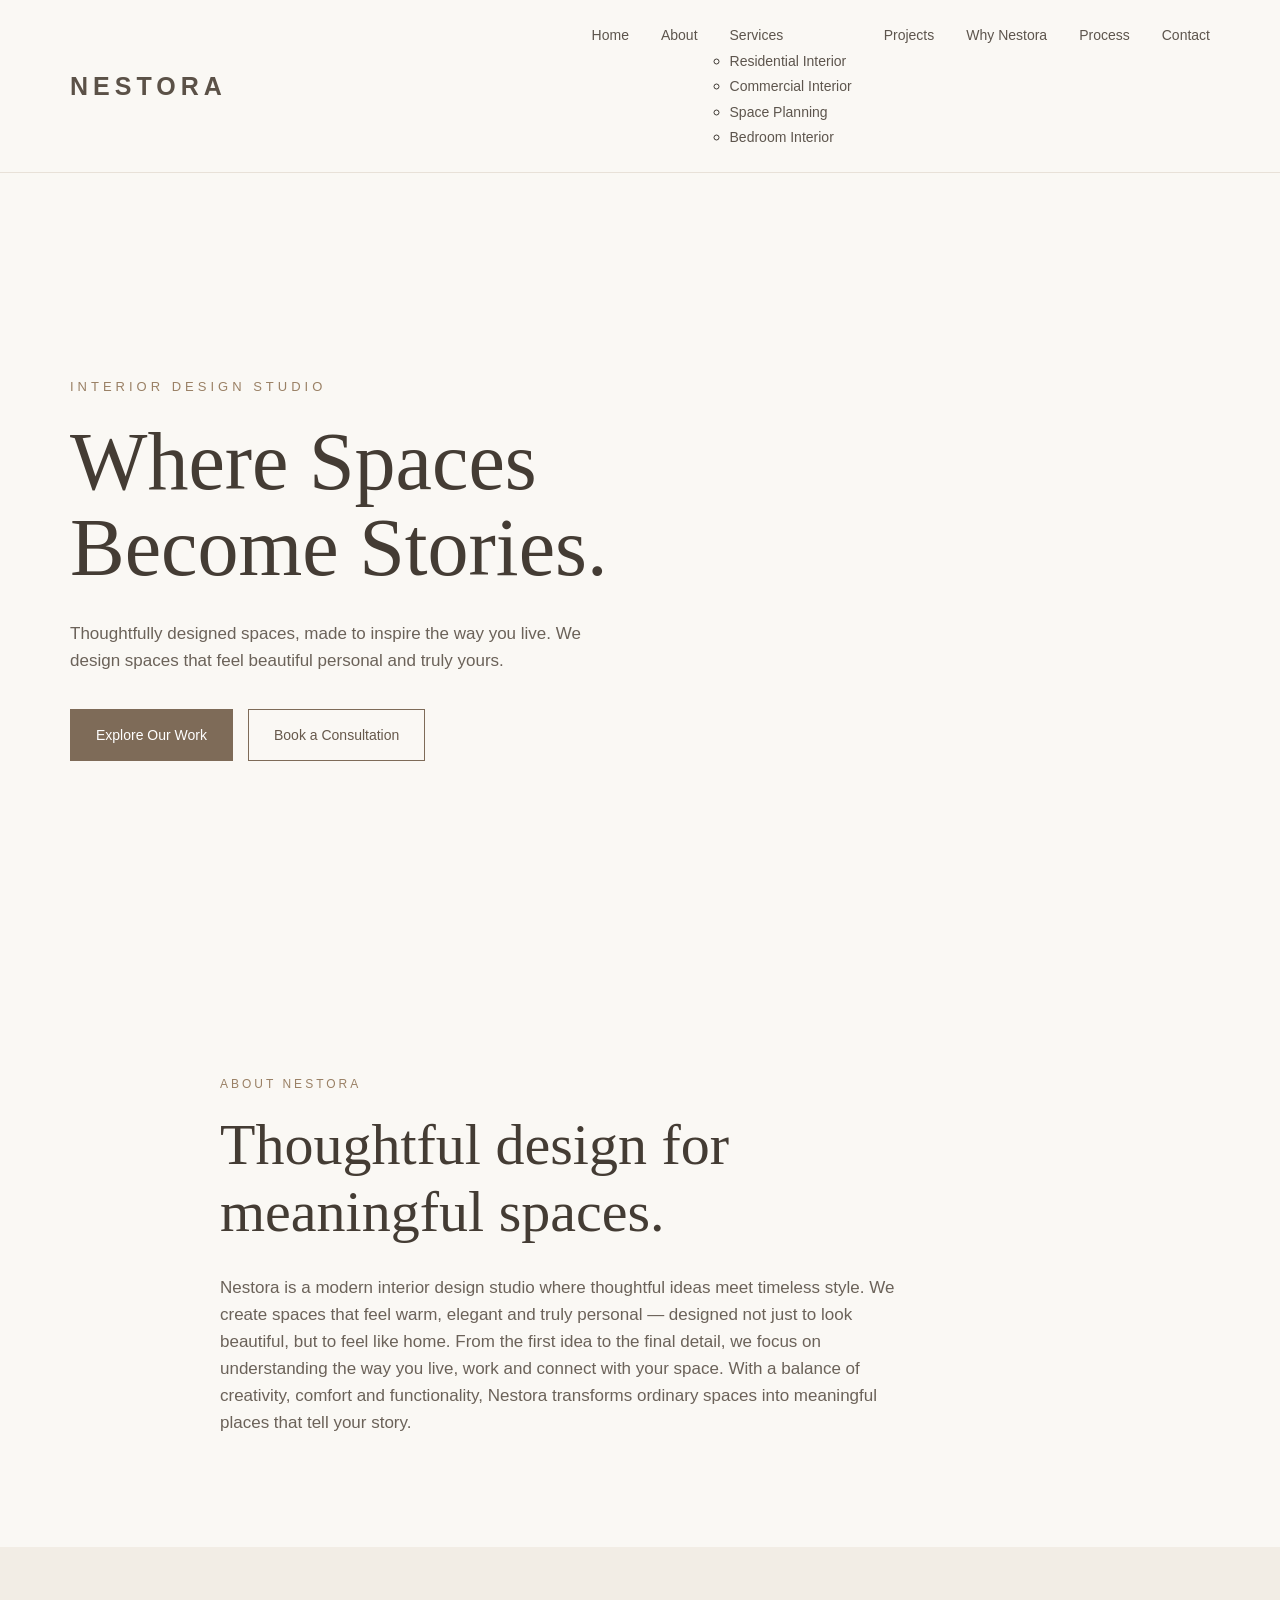
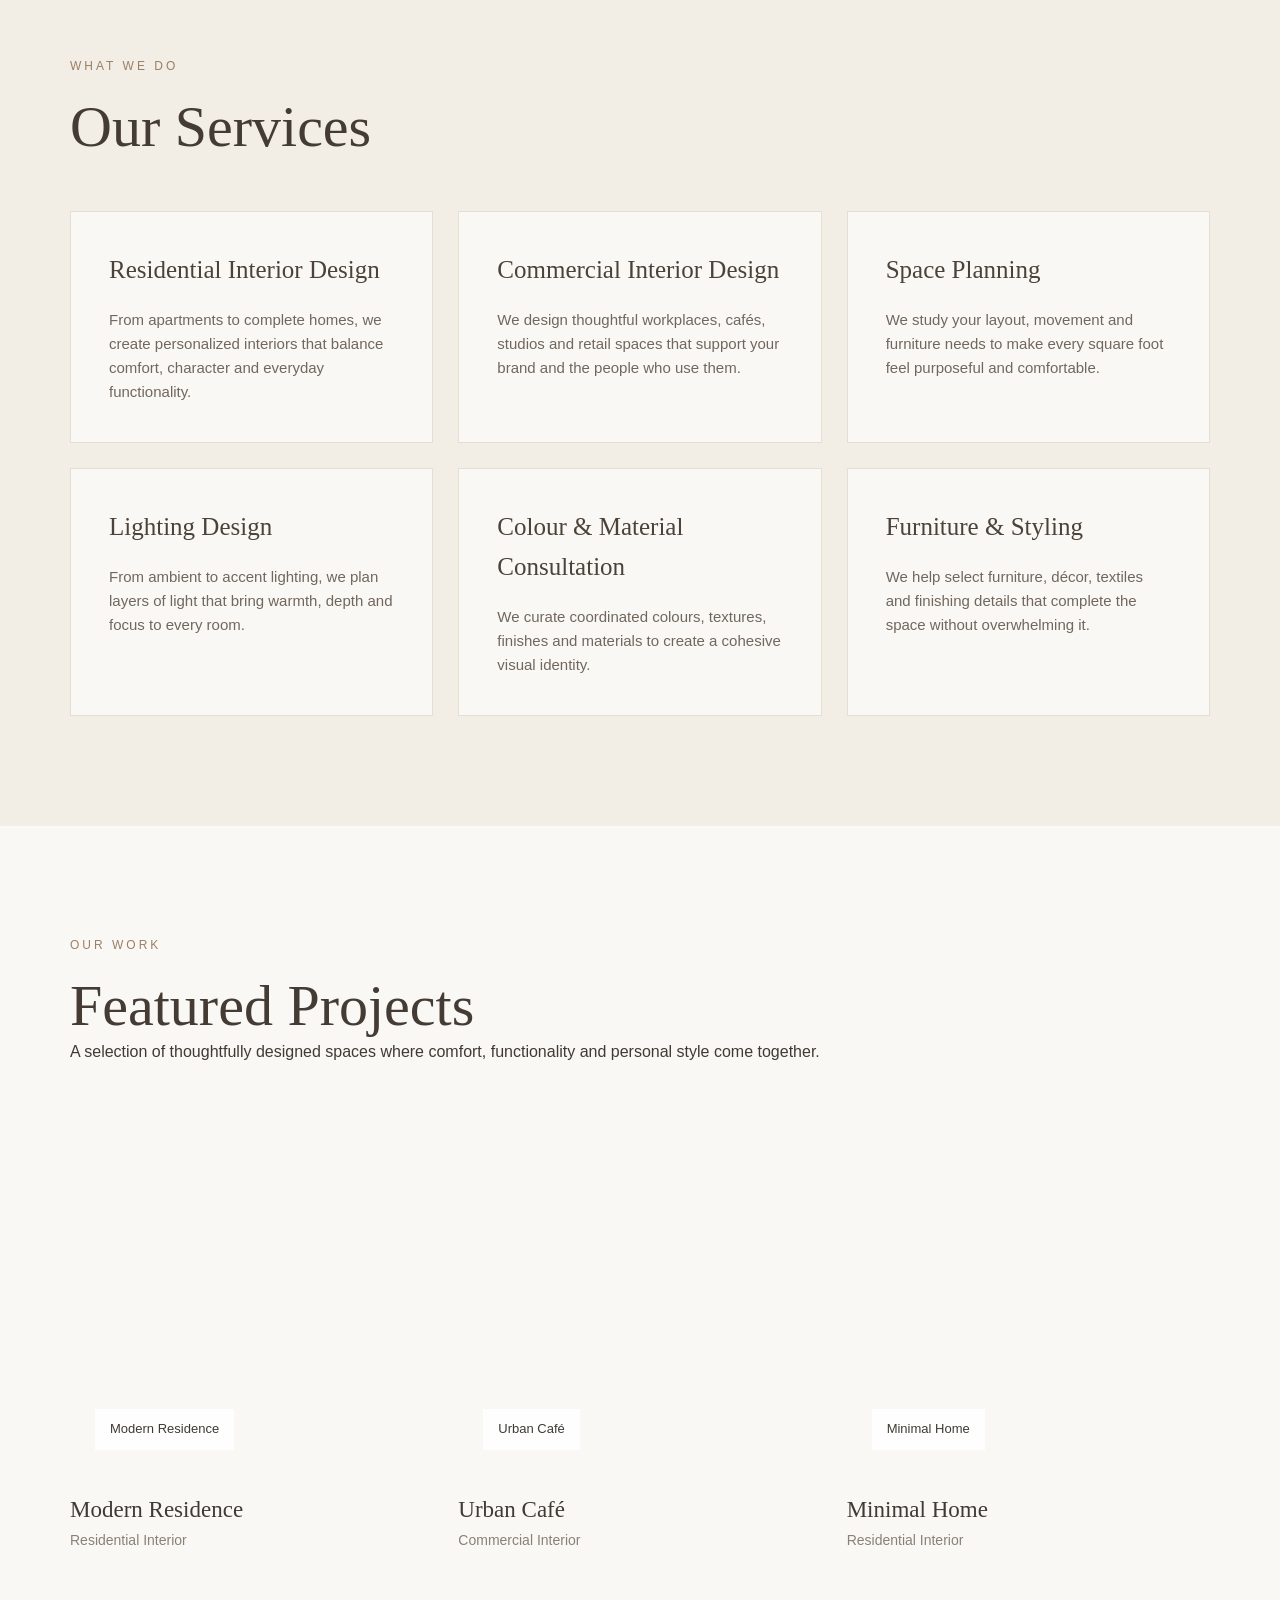
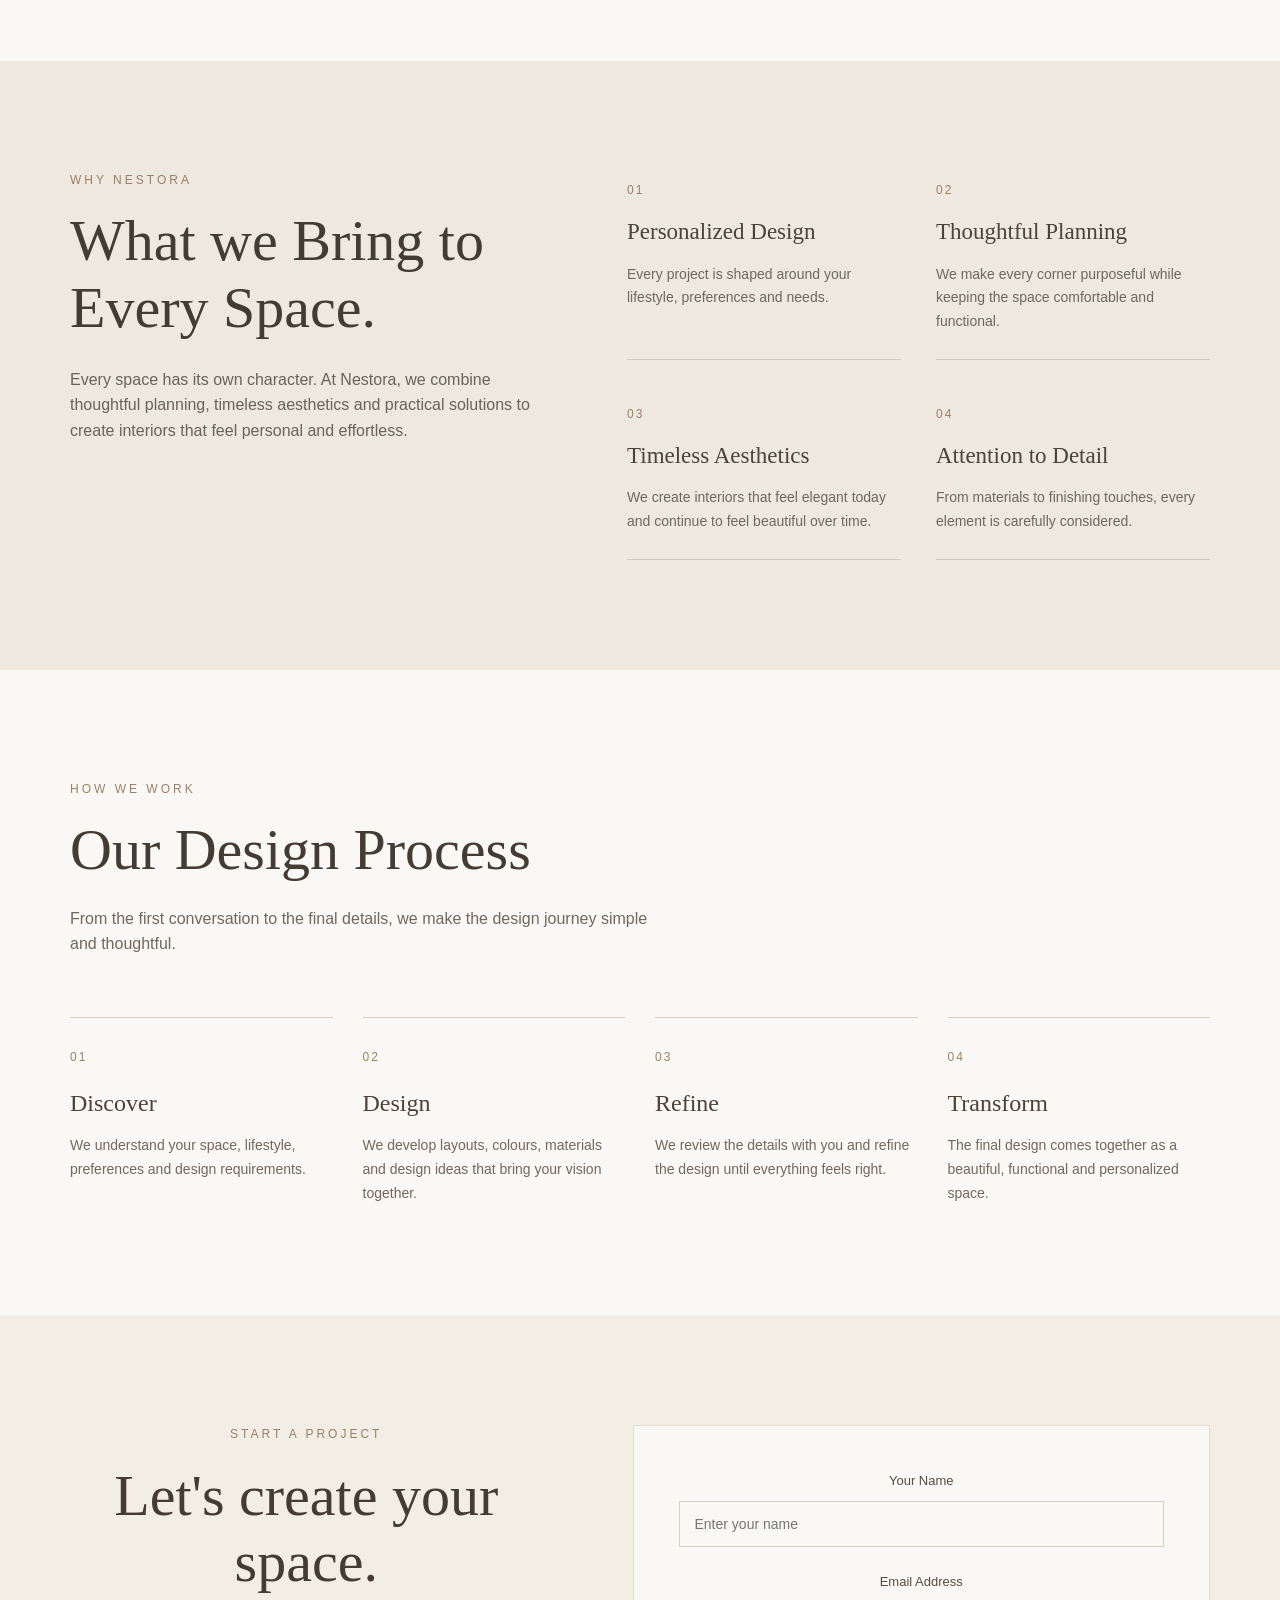
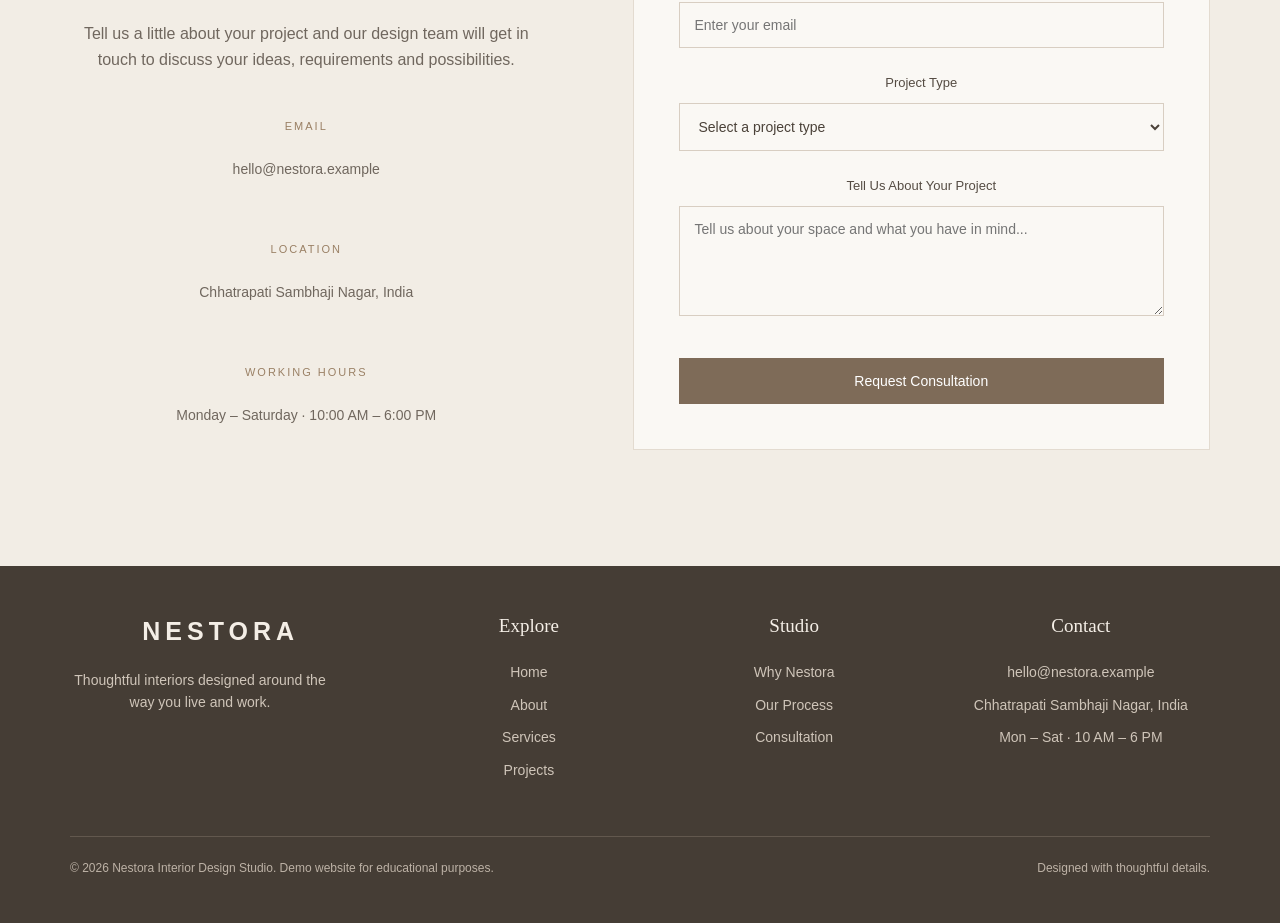
==== index.html @ 2fd4e01f "Update index.html" ====
<!DOCTYPE html>
<html lang="en">
<head>
    <meta charset="UTF-8">
    <meta name="viewport" content="width=device-width, initial-scale=1.0">

    <title>Nestora | Interior Design Studio</title>

    <meta name="description" content="Nestora is a modern interior design studio creating elegant and functional spaces.">

    <link rel="stylesheet" href="style.css">
</head>

<body>

    <!-- Navigation Bar -->
    <header>
        <nav class="navbar">

            <div class="logo">
                NESTORA
            </div>

                <ul class="nav-links">
    <li><a href="#home">Home</a></li>
    <li><a href="#about">About</a></li>
<li class="services-dropdown">
    <a href="#services">Services</a>
    <ul class="services-menu">
        <li><a href="residential.html">Residential Interior</a></li>
        <li><a href="commercial.html">Commercial Interior</a></li>
        <li><a href="space-planning.html">Space Planning</a></li>
        <li><a href="bedroom-interior.html">Bedroom Interior</a></li>
    </ul>
</li>
    <li><a href="#projects">Projects</a></li>
    <li><a href="#why-nestora">Why Nestora</a></li>
    <li><a href="#process">Process</a></li>
    <li><a href="#contact">Contact</a></li>
</ul>
            </ul>

        </nav>
    </header>


    <!-- Hero Section -->
    <main>

        <section id="home" class="hero">

            <div class="hero-content">

                <p class="small-heading">
                    INTERIOR DESIGN STUDIO
                </p>

                <h1>
                    Where Spaces<br>
                    Become Stories.
                </h1>

                <p>
                   Thoughtfully designed spaces, made to inspire the way you live.
                    We design spaces that feel beautiful personal and truly yours.
                </p>

                <div class="hero-buttons">
                    <a href="#projects" class="btn">
                        Explore Our Work
                    </a>

                    <a href="#contact" class="btn secondary-btn">
                        Book a Consultation
                    </a>
                </div>

            </div>

        </section>


        <!-- About Section -->
        <section id="about" class="about">

            <p class="section-label">ABOUT NESTORA</p>

            <h2>
                Thoughtful design for<br>
                meaningful spaces.
            </h2>

            <p>
                Nestora is a modern interior design studio where thoughtful ideas meet timeless style. We create spaces that feel warm, elegant and truly personal — designed not just to look beautiful, but to feel like home.

From the first idea to the final detail, we focus on understanding the way you live, work and connect with your space. With a balance of creativity, comfort and functionality, Nestora transforms ordinary spaces into meaningful places that tell your story.
            </p>

        </section>


        <!-- Services Section -->
<section id="services" class="services">

    <p class="section-label">WHAT WE DO</p>

    <h2>Our Services</h2>

    <div class="service-container">

        <div class="service-card">
            <h3>Residential Interior Design</h3>
            <p>
                From apartments to complete homes, we create personalized
                interiors that balance comfort, character and everyday
                functionality.
            </p>
        </div>

        <div class="service-card">
            <h3>Commercial Interior Design</h3>
            <p>
                We design thoughtful workplaces, cafés, studios and retail
                spaces that support your brand and the people who use them.
            </p>
        </div>

        <div class="service-card">
            <h3>Space Planning</h3>
            <p>
                We study your layout, movement and furniture needs to make
                every square foot feel purposeful and comfortable.
            </p>
        </div>

        <div class="service-card">
            <h3>Lighting Design</h3>
            <p>
                From ambient to accent lighting, we plan layers of light
                that bring warmth, depth and focus to every room.
            </p>
        </div>

        <div class="service-card">
            <h3>Colour & Material Consultation</h3>
            <p>
                We curate coordinated colours, textures, finishes and
                materials to create a cohesive visual identity.
            </p>
        </div>

        <div class="service-card">
            <h3>Furniture & Styling</h3>
            <p>
                We help select furniture, décor, textiles and finishing
                details that complete the space without overwhelming it.
            </p>
        </div>

    </div>

</section>
    

        <!-- Projects Section -->
      
<section id="projects" class="projects">

    <p class="section-label">OUR WORK</p>

    <h2>Featured Projects</h2>

    <p class="projects-intro">
        A selection of thoughtfully designed spaces where comfort,
        functionality and personal style come together.
    </p>

    <div class="project-container">

        <div class="project-card">
            <div class="project-image project-one">
                <span>Modern Residence</span>
            </div>
            <h3>Modern Residence</h3>
            <p>Residential Interior</p>
        </div>

        <div class="project-card">
            <div class="project-image project-two">
                <span>Urban Café</span>
            </div>
            <h3>Urban Café</h3>
            <p>Commercial Interior</p>
        </div>

        <div class="project-card">
            <div class="project-image project-three">
                <span>Minimal Home</span>
            </div>
            <h3>Minimal Home</h3>
            <p>Residential Interior</p>
        </div>

    </div>

</section>
        
<!-- Why Choose Nestora Section -->
<section id="why-nestora" class="why-nestora">

    <div class="why-content">

        <div class="why-text">

            <p class="section-label">WHY NESTORA</p>

            <h2>What we Bring to Every Space.</h2>

            <p>
                Every space has its own character. At Nestora, we combine
                thoughtful planning, timeless aesthetics and practical
                solutions to create interiors that feel personal and
                effortless.
            </p>

        </div>

        <div class="why-features">

            <div class="feature">
                <span>01</span>
                <h3>Personalized Design</h3>
                <p>
                    Every project is shaped around your lifestyle,
                    preferences and needs.
                </p>
            </div>

            <div class="feature">
                <span>02</span>
                <h3>Thoughtful Planning</h3>
                <p>
                    We make every corner purposeful while keeping the
                    space comfortable and functional.
                </p>
            </div>

            <div class="feature">
                <span>03</span>
                <h3>Timeless Aesthetics</h3>
                <p>
                    We create interiors that feel elegant today and
                    continue to feel beautiful over time.
                </p>
            </div>

            <div class="feature">
                <span>04</span>
                <h3>Attention to Detail</h3>
                <p>
                    From materials to finishing touches, every element
                    is carefully considered.
                </p>
            </div>

        </div>

    </div>

</section>
        
<!-- Design Process Section -->
<section id="process" class="process">

    <div class="process-header">

        <p class="section-label">HOW WE WORK</p>

        <h2>Our Design Process</h2>

        <p>
            From the first conversation to the final details,
            we make the design journey simple and thoughtful.
        </p>

    </div>

    <div class="process-container">

        <div class="process-step">
            <span>01</span>
            <h3>Discover</h3>
            <p>
                We understand your space, lifestyle, preferences
                and design requirements.
            </p>
        </div>

        <div class="process-step">
            <span>02</span>
            <h3>Design</h3>
            <p>
                We develop layouts, colours, materials and design
                ideas that bring your vision together.
            </p>
        </div>

        <div class="process-step">
            <span>03</span>
            <h3>Refine</h3>
            <p>
                We review the details with you and refine the
                design until everything feels right.
            </p>
        </div>

        <div class="process-step">
            <span>04</span>
            <h3>Transform</h3>
            <p>
                The final design comes together as a beautiful,
                functional and personalized space.
            </p>
        </div>

    </div>

</section>
        <!-- Contact Section -->
<section id="contact" class="contact">

    <div class="contact-content">

        <div class="contact-info">

            <p class="section-label">START A PROJECT</p>

            <h2>Let's create your space.</h2>

            <p>
                Tell us a little about your project and our design team
                will get in touch to discuss your ideas, requirements
                and possibilities.
            </p>

            <div class="contact-details">

                <div>
                    <span>EMAIL</span>
                    <p>hello@nestora.example</p>
                </div>

                <div>
                    <span>LOCATION</span>
                    <p>Chhatrapati Sambhaji Nagar, India</p>
                </div>

                <div>
                    <span>WORKING HOURS</span>
                    <p>Monday – Saturday · 10:00 AM – 6:00 PM</p>
                </div>

            </div>

        </div>


      <form class="contact-form" onsubmit="event.preventDefault(); document.querySelector('.success-popup').classList.add('show'); this.reset(); return false;">

            <div class="form-group">
                <label for="name">Your Name</label>
                <input
                    type="text"
                    id="name"
                    name="name"
                    placeholder="Enter your name"
                    required
                >
            </div>

            <div class="form-group">
                <label for="email">Email Address</label>
                <input
                    type="email"
                    id="email"
                    name="email"
                    placeholder="Enter your email"
                    required
                >
            </div>

            <div class="form-group">
                <label for="project">Project Type</label>

                <select id="project" name="project">
                    <option value="">Select a project type</option>
                    <option value="residential">Residential Interior</option>
                    <option value="commercial">Commercial Interior</option>
                    <option value="space-planning">Space Planning</option>
                    <option value="consultation">Design Consultation</option>
                </select>

            </div>

            <div class="form-group">
                <label for="message">Tell Us About Your Project</label>

                <textarea
                    id="message"
                    name="message"
                    rows="5"
                    placeholder="Tell us about your space and what you have in mind..."
                ></textarea>

            </div>

            <button type="submit" class="btn">
                Request Consultation
            </button>

        </form>

    </div>

</section>

    </main>
    <!-- Footer -->
<footer>
    <div class="footer-container">

        <div class="footer-brand">
            <div class="logo">NESTORA</div>
            <p>
                Thoughtful interiors designed around
                the way you live and work.
            </p>
        </div>

        <div class="footer-links">
            <h3>Explore</h3>
            <a href="#home">Home</a>
            <a href="#about">About</a>
            <a href="#services">Services</a>
            <a href="#projects">Projects</a>
        </div>

        <div class="footer-links">
            <h3>Studio</h3>
            <a href="#why-nestora">Why Nestora</a>
            <a href="#process">Our Process</a>
            <a href="#contact">Consultation</a>
        </div>

        <div class="footer-contact">
            <h3>Contact</h3>
            <p>hello@nestora.example</p>
            <p>Chhatrapati Sambhaji Nagar, India</p>
            <p>Mon – Sat · 10 AM – 6 PM</p>
        </div>

    </div>

    <div class="footer-bottom">
        <p>
            © 2026 Nestora Interior Design Studio.
            Demo website for educational purposes.
        </p>
        <p>Designed with thoughtful details.</p>
    </div>
</footer>
    <!-- Success Popup -->
<div class="success-popup">
    <div class="popup-box">
        <h2>Thank You!</h2>
        <p>Your consultation request has been received.</p>
        <p>Our team will contact you shortly.</p>
        <button class="popup-close" type="button" onclick="document.querySelector('.success-popup').classList.remove('show')">Close</button>
    </div>
</div>

<script src="script.js"></script>

</body>
</html>
---- style.css ----
/* ================================
   NESTORA INTERIOR DESIGN STUDIO
   Main Website Styles
================================ */

* {
    margin: 0;
    padding: 0;
    box-sizing: border-box;
}

html {
    scroll-behavior: smooth;
}

body {
    font-family: Arial, Helvetica, sans-serif;
    background: #faf8f4;
    color: #3f3a34;
    line-height: 1.6;
}


/* ================================
   NAVIGATION
================================ */

header {
    background: #faf8f4;
    border-bottom: 1px solid #e8e1d8;
    position: sticky;
    top: 0;
    z-index: 1000;
}

.navbar {
    max-width: 1200px;
    margin: auto;
    padding: 22px 30px;
    display: flex;
    justify-content: space-between;
    align-items: center;
}

.logo {
    font-size: 25px;
    letter-spacing: 5px;
    font-weight: 600;
    color: #5b5147;
}

.nav-links {
    display: flex;
    gap: 32px;
    list-style: none;
}

.nav-links a {
    text-decoration: none;
    color: #5d554d;
    font-size: 14px;
    transition: 0.3s;
}

.nav-links a:hover {
    color: #9a8065;
   
   /* SERVICES DROPDOWN */

.nav-links > .services-dropdown {
    position: relative;
}

.nav-links > .services-dropdown > .services-menu {
    position: absolute;
    top: calc(100% + 12px);
    left: 50%;
    transform: translateX(-50%) translateY(-5px);
    width: 210px;
    background: #faf8f4;
    border: 1px solid #e8e1d8;
    border-radius: 8px;
    box-shadow: 0 10px 25px rgba(70, 60, 50, 0.12);
    padding: 7px 0;
    margin: 0;
    list-style: none;
    opacity: 0;
    visibility: hidden;
    pointer-events: none;
    transition: opacity 0.25s ease, transform 0.25s ease, visibility 0.25s ease;
}

.nav-links > .services-dropdown:hover > .services-menu,
.nav-links > .services-dropdown:focus-within > .services-menu {
    opacity: 1;
    visibility: visible;
    pointer-events: auto;
    transform: translateX(-50%) translateY(0);
}

.nav-links > .services-dropdown > .services-menu > li {
    display: block;
    width: 100%;
}

.nav-links > .services-dropdown > .services-menu > li > a {
    display: block;
    padding: 11px 17px;
    font-size: 13px;
    color: #5d554d;
    white-space: nowrap;
}

.nav-links > .services-dropdown > .services-menu > li > a:hover {
    background: #f1ece5;
    color: #9a8065;
}
}


/* ================================
   HERO
================================ */

.hero {
    min-height: 88vh;
    display: flex;
    align-items: center;
    background:
        linear-gradient(
            rgba(250, 248, 244, 0.72),
            rgba(250, 248, 244, 0.72)
        ),
        url("https://images.unsplash.com/photo-1600210492486-724fe5c67fb0?auto=format&fit=crop&w=2000&q=85");

    background-size: cover;
    background-position: center;
}

.hero-content {
    max-width: 1200px;
    width: 100%;
    margin: auto;
    padding: 80px 30px;
}

.small-heading {
    font-size: 13px;
    letter-spacing: 4px;
    color: #9a8065;
    margin-bottom: 22px;
}

.hero h1 {
    font-family: Georgia, serif;
    font-size: clamp(48px, 7vw, 82px);
    font-weight: 400;
    line-height: 1.05;
    color: #443c34;
    margin-bottom: 28px;
}

.hero p:not(.small-heading) {
    max-width: 540px;
    font-size: 17px;
    color: #6b6259;
    margin-bottom: 35px;
}

.hero-buttons {
    display: flex;
    gap: 15px;
    flex-wrap: wrap;
}

.btn {
    display: inline-block;
    padding: 14px 25px;
    background: #7e6b58;
    color: white;
    text-decoration: none;
    font-size: 14px;
    border: 1px solid #7e6b58;
    transition: 0.3s;
}

.btn:hover {
    background: #5e5042;
    transform: translateY(-2px);
}

.secondary-btn {
    background: transparent;
    color: #66584b;
}

.secondary-btn:hover {
    color: white;
}


/* ================================
   COMMON SECTION
================================ */

.about,
.services,
.projects,
.contact {
    max-width: 1200px;
    margin: auto;
    padding: 110px 30px;
}

.section-label {
    color: #9a8065;
    font-size: 12px;
    letter-spacing: 3px;
    margin-bottom: 18px;
}

section h2 {
    font-family: Georgia, serif;
    font-weight: 400;
    font-size: clamp(38px, 5vw, 58px);
    line-height: 1.15;
    color: #443c34;
}


/* ================================
   ABOUT
================================ */

.about {
    max-width: 900px;
}

.about > p:last-child {
    max-width: 700px;
    margin-top: 28px;
    font-size: 17px;
    color: #6b6259;
}


/* ================================
   SERVICES
================================ */

.services {
    background: #f2ede5;
    max-width: none;
    padding-left: max(30px, calc((100% - 1140px) / 2));
    padding-right: max(30px, calc((100% - 1140px) / 2));
}

.service-container {
    display: grid;
    grid-template-columns: repeat(3, 1fr);
    gap: 25px;
    margin-top: 50px;
}

.service-card {
    background: #faf8f4;
    padding: 38px;
    min-height: 230px;
    border: 1px solid #e6ded4;
    transition: 0.3s;
}

.service-card:hover {
    transform: translateY(-7px);
    box-shadow: 0 15px 35px rgba(80, 65, 50, 0.08);
}

.service-card h3 {
    font-family: Georgia, serif;
    font-size: 25px;
    font-weight: 400;
    color: #4b4239;
    margin-bottom: 18px;
}

.service-card p {
    color: #70675e;
    font-size: 15px;
}


/* ================================
   PROJECTS
================================ */

.project-container {
    display: grid;
    grid-template-columns: repeat(3, 1fr);
    gap: 25px;
    margin-top: 50px;
}

.project-card {
    overflow: hidden;
}

.project-image {
    height: 360px;
    background:
        linear-gradient(
            rgba(70, 60, 50, 0.12),
            rgba(70, 60, 50, 0.12)
        ),
        url("https://images.unsplash.com/photo-1600607687920-4e2a09cf159d?auto=format&fit=crop&w=1200&q=85");

    background-size: cover;
    background-position: center;

    display: flex;
    align-items: flex-end;
    padding: 25px;
    transition: 0.4s;
}

.project-card:hover .project-image {
    transform: scale(1.02);
}

.project-image span {
    background: rgba(255, 255, 255, 0.9);
    padding: 10px 15px;
    font-size: 13px;
}

.project-card h3 {
    margin-top: 17px;
    font-family: Georgia, serif;
    font-size: 23px;
    font-weight: 400;
}

.project-card p {
    color: #8a8077;
    font-size: 14px;
}


/* ================================
   CONTACT
================================ */

.contact {
    text-align: center;
    max-width: 900px;
}

.contact p:not(.section-label) {
    color: #70675e;
    margin: 20px auto 30px;
}

.contact .btn {
    margin-top: 10px;
}


/* ================================
   FOOTER
================================ */

footer {
    background: #453d35;
    color: #eee8df;
    text-align: center;
    padding: 45px 25px;
}

footer .logo {
    color: #f4eee6;
    margin-bottom: 15px;
}

footer p {
    font-size: 13px;
    color: #cfc5b9;
}


/* ================================
   MOBILE RESPONSIVE
================================ */

@media (max-width: 768px) {

    .navbar {
        flex-direction: column;
        gap: 18px;
    }

    .nav-links {
        gap: 15px;
        flex-wrap: wrap;
        justify-content: center;
    }

    .hero {
        min-height: 80vh;
    }

    .hero h1 {
        font-size: 48px;
    }

    .service-container,
    .project-container {
        grid-template-columns: 1fr;
    }

    .about,
    .services,
    .projects,
    .contact {
        padding-top: 75px;
        padding-bottom: 75px;
    }

    .project-image {
        height: 300px;
    }
}
/* ================================
   WHY CHOOSE NESTORA
================================ */

.why-nestora {
    background: linear-gradient(rgba(235, 228, 218, 0.78), rgba(235, 228, 218, 0.78)), url("https://images.unsplash.com/photo-1600607687920-4e2e6f9f4f4e?auto=format&fit=crop&w=2000&q=85");
    background-size: cover;
    background-position: center;
    padding: 110px 30px;
}
.why-content {
    max-width: 1140px;
    margin: auto;
    display: grid;
    grid-template-columns: 0.9fr 1.1fr;
    gap: 80px;
    align-items: start;
}

.why-text h2 {
    font-family: Georgia, serif;
    font-size: clamp(38px, 5vw, 58px);
    font-weight: 400;
    line-height: 1.15;
    color: #443c34;
}

.why-text > p:last-child {
    margin-top: 25px;
    max-width: 500px;
    color: #6b6259;
    font-size: 16px;
}

.why-features {
    display: grid;
    grid-template-columns: repeat(2, 1fr);
    gap: 35px;
}

.feature {
    padding: 5px 0 25px;
    border-bottom: 1px solid #d2c8bc;
}

.feature span {
    font-size: 12px;
    letter-spacing: 2px;
    color: #9a8065;
}

.feature h3 {
    font-family: Georgia, serif;
    font-size: 23px;
    font-weight: 400;
    color: #4b4239;
    margin: 12px 0;
}

.feature p {
    color: #70675e;
    font-size: 14px;
    line-height: 1.7;
}


/* WHY NESTORA - MOBILE */

@media (max-width: 768px) {

    .why-nestora {
        padding: 75px 30px;
    }

    .why-content {
        grid-template-columns: 1fr;
        gap: 50px;
    }

    .why-features {
        grid-template-columns: 1fr;
        gap: 25px;
    }

}
/* ================================
   DESIGN PROCESS
================================ */

.process {
    max-width: 1200px;
    margin: auto;
    padding: 110px 30px;
}

.process-header {
    max-width: 700px;
    margin-bottom: 60px;
}

.process-header h2 {
    margin-bottom: 22px;
}

.process-header > p:last-child {
    color: #70675e;
    font-size: 16px;
    max-width: 600px;
}

.process-container {
    display: grid;
    grid-template-columns: repeat(4, 1fr);
    gap: 30px;
}

.process-step {
    border-top: 1px solid #d8cec2;
    padding-top: 25px;
    transition: 0.3s;
}

.process-step:hover {
    transform: translateY(-6px);
}

.process-step span {
    color: #9a8065;
    font-size: 12px;
    letter-spacing: 2px;
}

.process-step h3 {
    font-family: Georgia, serif;
    font-size: 24px;
    font-weight: 400;
    color: #4b4239;
    margin: 15px 0 12px;
}

.process-step p {
    color: #70675e;
    font-size: 14px;
    line-height: 1.7;
}


/* DESIGN PROCESS - MOBILE */

@media (max-width: 768px) {

    .process {
        padding: 75px 30px;
    }

    .process-container {
        grid-template-columns: 1fr;
        gap: 35px;
    }

}
/* ================================
   CONTACT / CONSULTATION
================================ */

.contact {
    max-width: none;
    padding: 110px 30px;
    background: #f2ede5;
}

.contact-content {
    max-width: 1140px;
    margin: auto;
    display: grid;
    grid-template-columns: 0.9fr 1.1fr;
    gap: 90px;
    align-items: start;
}

.contact-info h2 {
    margin-bottom: 25px;
}

.contact-info > p:not(.section-label) {
    max-width: 500px;
    color: #70675e;
    font-size: 16px;
    margin-bottom: 40px;
}

.contact-details {
    display: grid;
    gap: 25px;
}

.contact-details span {
    font-size: 11px;
    letter-spacing: 2px;
    color: #9a8065;
}

.contact-details p {
    margin-top: 5px;
    color: #554c43;
    font-size: 14px;
}


/* FORM */

.contact-form {
    background: #faf8f4;
    padding: 45px;
    border: 1px solid #e3dbd0;
}

.form-group {
    margin-bottom: 25px;
}

.form-group label {
    display: block;
    margin-bottom: 9px;
    font-size: 13px;
    color: #554c43;
}

.form-group input,
.form-group select,
.form-group textarea {
    width: 100%;
    padding: 14px 15px;
    border: 1px solid #d8cec2;
    background: #faf8f4;
    color: #4b4239;
    font-family: Arial, Helvetica, sans-serif;
    font-size: 14px;
    outline: none;
    transition: 0.3s;
}

.form-group textarea {
    resize: vertical;
}

.form-group input:focus,
.form-group select:focus,
.form-group textarea:focus {
    border-color: #9a8065;
}

.contact-form .btn {
    cursor: pointer;
    width: 100%;
}


/* CONTACT - MOBILE */

@media (max-width: 768px) {

    .contact {
        padding: 75px 30px;
    }

    .contact-content {
        grid-template-columns: 1fr;
        gap: 50px;
    }

    .contact-form {
        padding: 30px;
    }

}
<!-- Footer -->
<footer>
    <div class="footer-container">

        <div class="footer-brand">
            <div class="logo">NESTORA</div>
            <p>
                Thoughtful interiors designed around
                the way you live and work.
            </p>
        </div>

        <div class="footer-links">
            <h3>Explore</h3>
            <a href="#home">Home</a>
            <a href="#about">About</a>
            <a href="#services">Services</a>
            <a href="#projects">Projects</a>
        </div>

        <div class="footer-links">
            <h3>Studio</h3>
            <a href="#why-nestora">Why Nestora</a>
            <a href="#process">Our Process</a>
            <a href="#contact">Consultation</a>
        </div>

        <div class="footer-contact">
            <h3>Contact</h3>
            <p>hello@nestora.example</p>
            <p>Chhatrapati Sambhaji Nagar, India</p>
            <p>Mon – Sat · 10 AM – 6 PM</p>
        </div>

    </div>

    <div class="footer-bottom">
        <p>
            © 2026 Nestora Interior Design Studio.
            Demo website for educational purposes.
        </p>
        <p>Designed with thoughtful details.</p>
    </div>
</footer>
/* ================================
   FOOTER
================================ */

footer {
    background: #453d35;
    color: #eee8df;
    padding: 65px 30px 25px;
}

.footer-container {
    max-width: 1140px;
    margin: auto;
    display: grid;
    grid-template-columns: 1.4fr 1fr 1fr 1.2fr;
    gap: 50px;
}

.footer-brand .logo {
    color: #f4eee6;
    margin-bottom: 18px;
}

.footer-brand p {
    max-width: 260px;
    color: #cfc5b9;
    font-size: 14px;
}

.footer-links,
.footer-contact {
    display: flex;
    flex-direction: column;
    gap: 10px;
}

.footer-links h3,
.footer-contact h3 {
    font-family: Georgia, serif;
    font-size: 19px;
    font-weight: 400;
    color: #f4eee6;
    margin-bottom: 10px;
}

.footer-links a {
    color: #cfc5b9;
    text-decoration: none;
    font-size: 14px;
    transition: 0.3s;
}

.footer-links a:hover {
    color: #ffffff;
    padding-left: 4px;
}

.footer-contact p {
    color: #cfc5b9;
    font-size: 14px;
}

.footer-bottom {
    max-width: 1140px;
    margin: 55px auto 0;
    padding-top: 22px;
    border-top: 1px solid #62584e;
    display: flex;
    justify-content: space-between;
    gap: 20px;
}

.footer-bottom p {
    color: #bdb2a6;
    font-size: 12px;
}


/* FOOTER - MOBILE */

@media (max-width: 768px) {

    footer {
        padding: 55px 30px 25px;
    }

    .footer-container {
        grid-template-columns: 1fr 1fr;
        gap: 40px 25px;
    }

    .footer-bottom {
        flex-direction: column;
        margin-top: 40px;
    }

}

@media (max-width: 500px) {

    .footer-container {
        grid-template-columns: 1fr;
    }

}
.project-image.project-one {
    background-image: url("https://images.unsplash.com/photo-1600210492486-724fe5c67fb0?auto=format&fit=crop&w=1200&q=85");
}

.project-image.project-two {
    background-image: url("https://images.unsplash.com/photo-1556742049-0cfed4f6a45d?auto=format&fit=crop&w=1200&q=85");
}

.project-image.project-three {
    background-image: url("https://images.unsplash.com/photo-1600566753086-00f18fb6b3ea?auto=format&fit=crop&w=1200&q=85");
}
.success-popup {
    position: fixed;
    top: 0;
    left: 0;
    width: 100%;
    height: 100%;
    background: rgba(0, 0, 0, 0.45);
    display: flex;
    align-items: center;
    justify-content: center;
    opacity: 0;
    visibility: hidden;
    transition: 0.3s;
    z-index: 9999;
}

.success-popup.show {
    opacity: 1;
    visibility: visible;
}

.popup-box {
    background: #fff;
    width: 90%;
    max-width: 430px;
    padding: 40px 30px;
    text-align: center;
    border-radius: 16px;
    box-shadow: 0 15px 40px rgba(0,0,0,0.2);
}

.popup-box h2 {
    margin-bottom: 12px;
}

.popup-box p {
    margin-bottom: 20px;
    line-height: 1.6;
}

.popup-close {
    padding: 11px 25px;
    border: none;
    border-radius: 6px;
    cursor: pointer;
    background: #333;
    color: white;
}
.popup-box {
    position: relative;
    z-index: 10000;
    pointer-events: auto;
}

.popup-close {
    position: relative;
    z-index: 10001;
    pointer-events: auto;
}
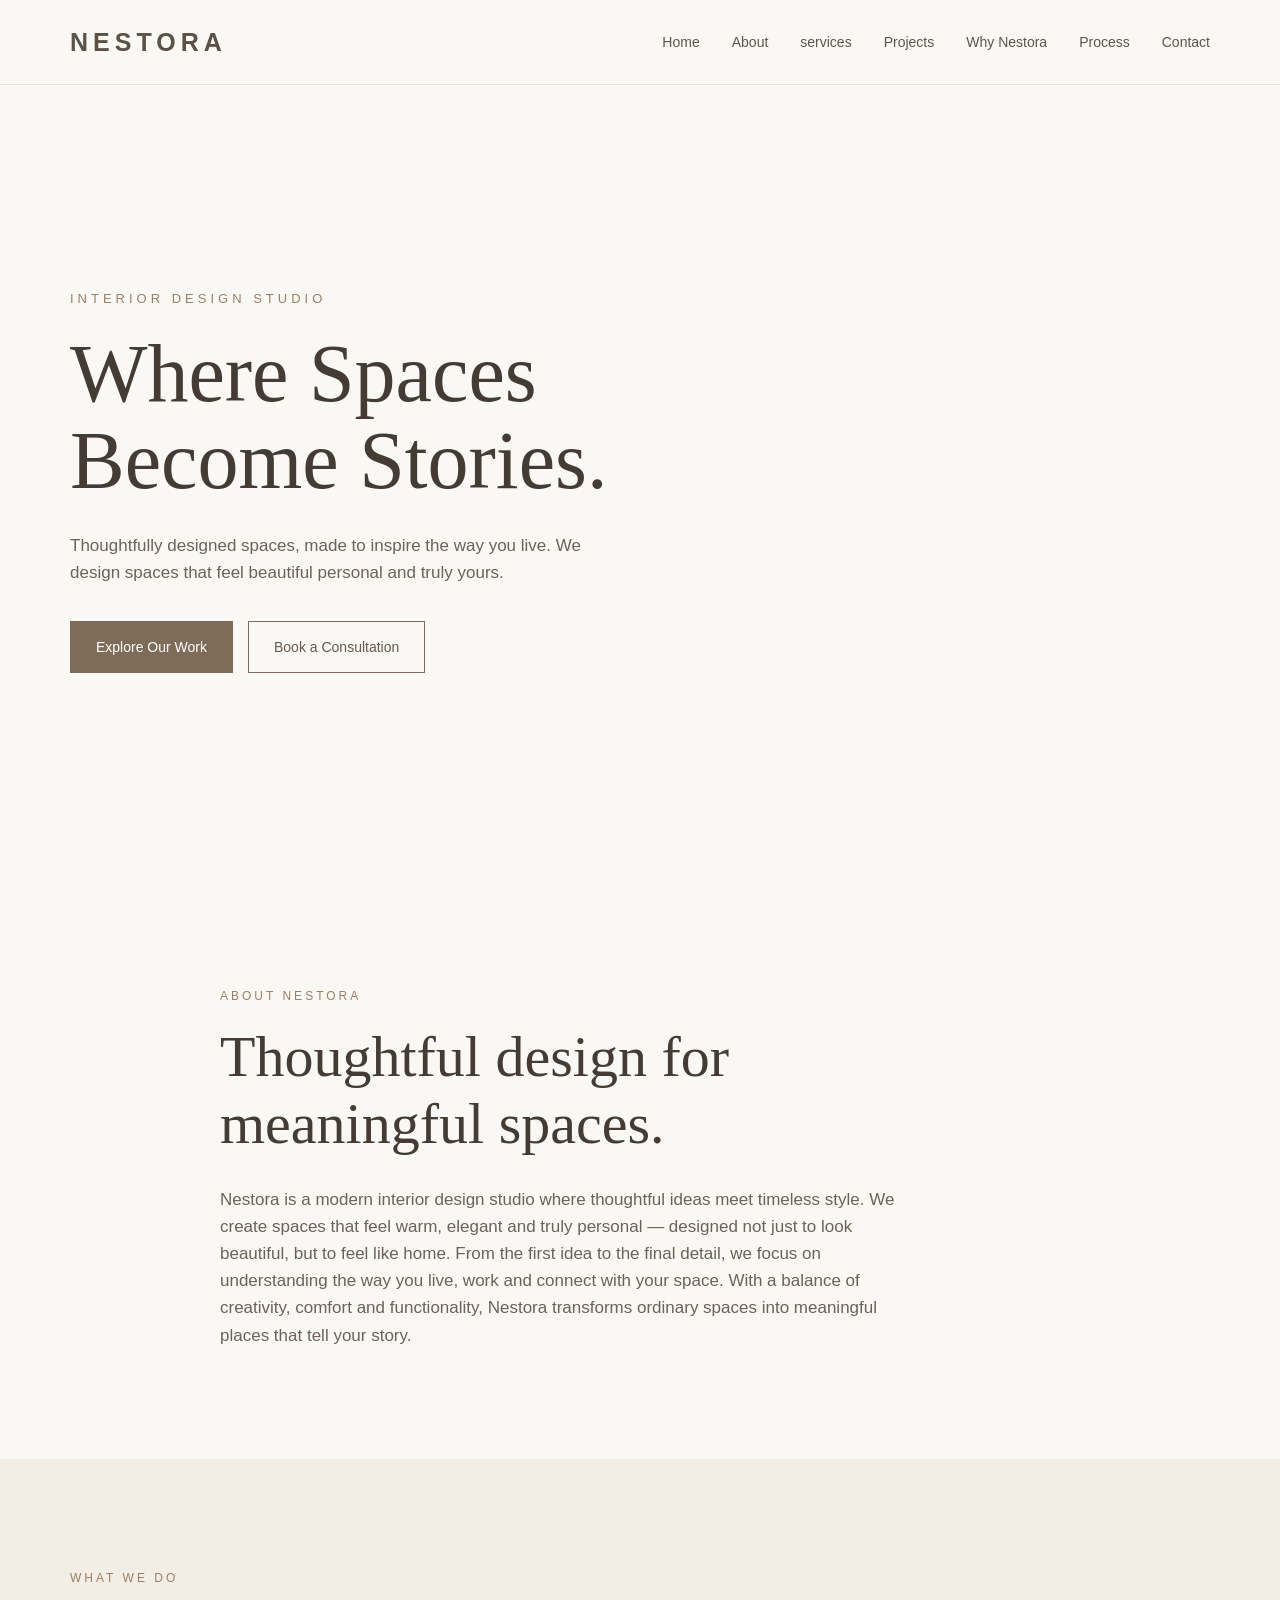
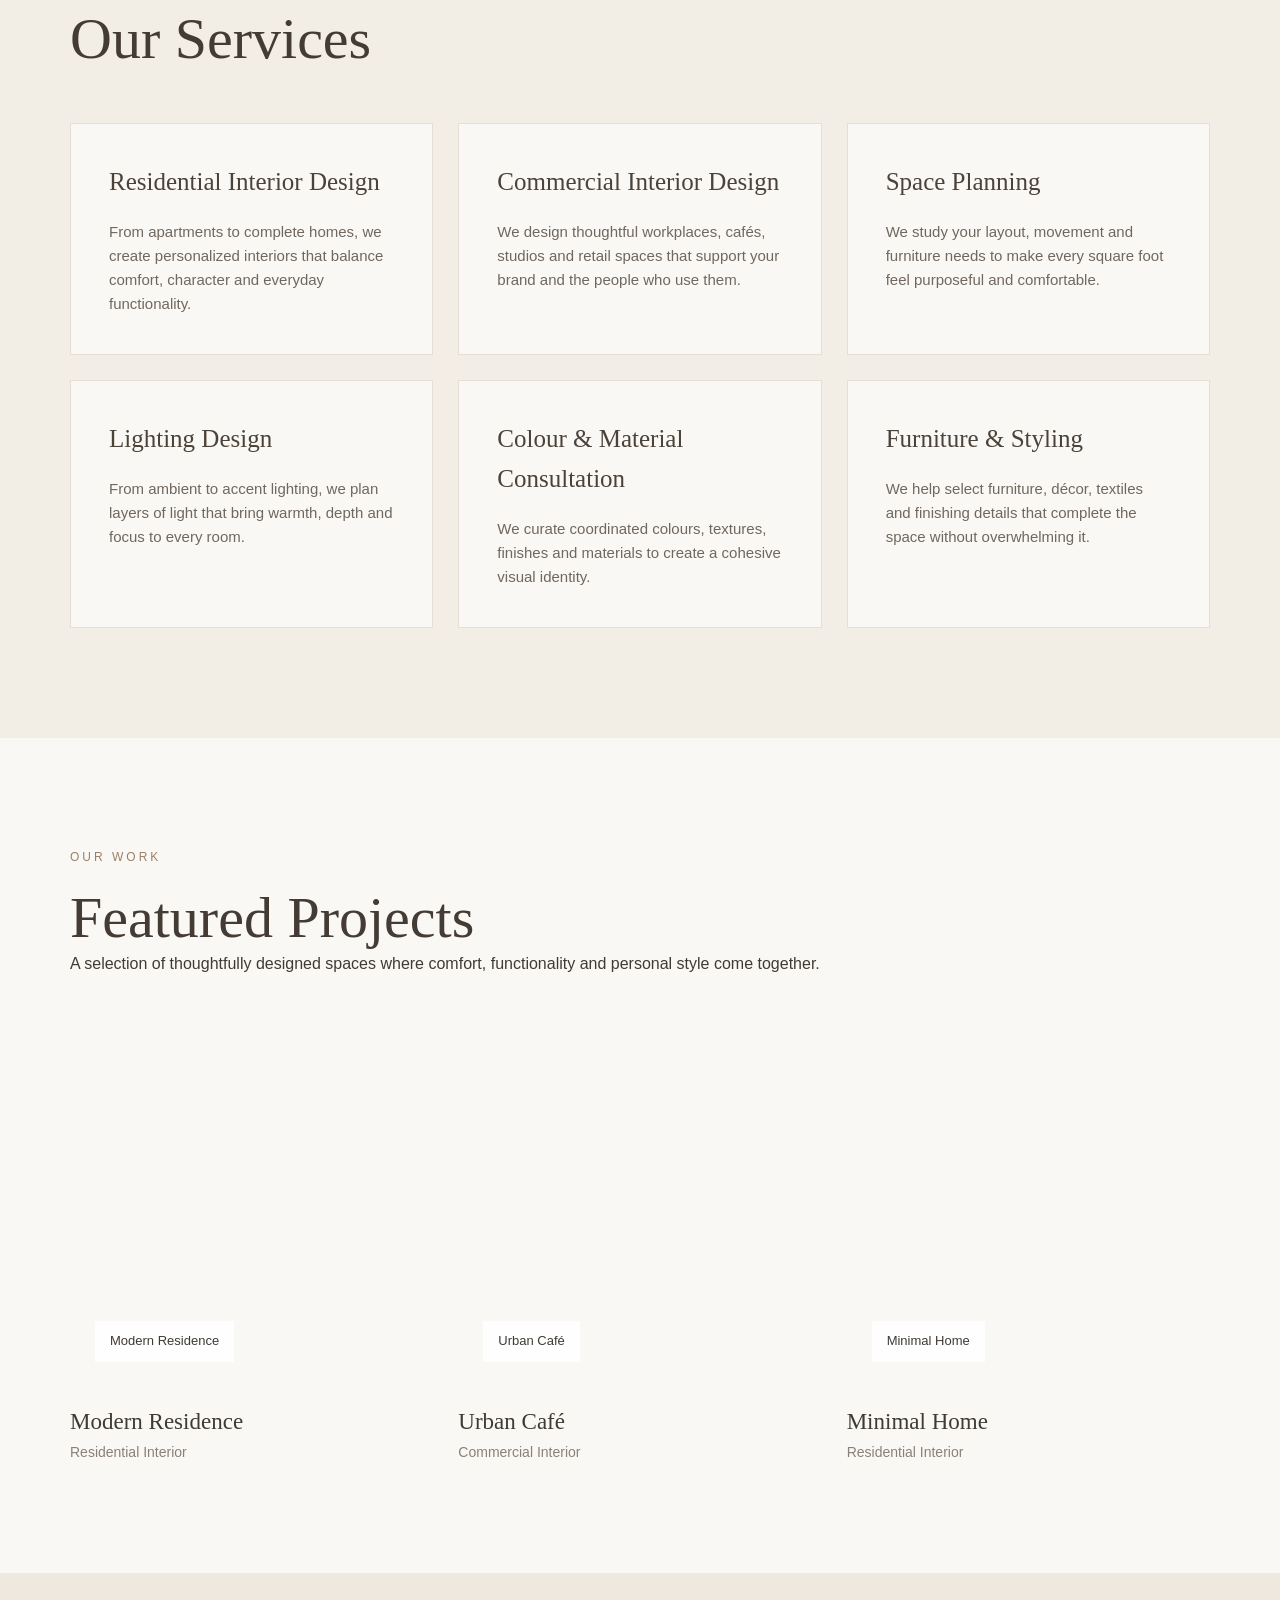
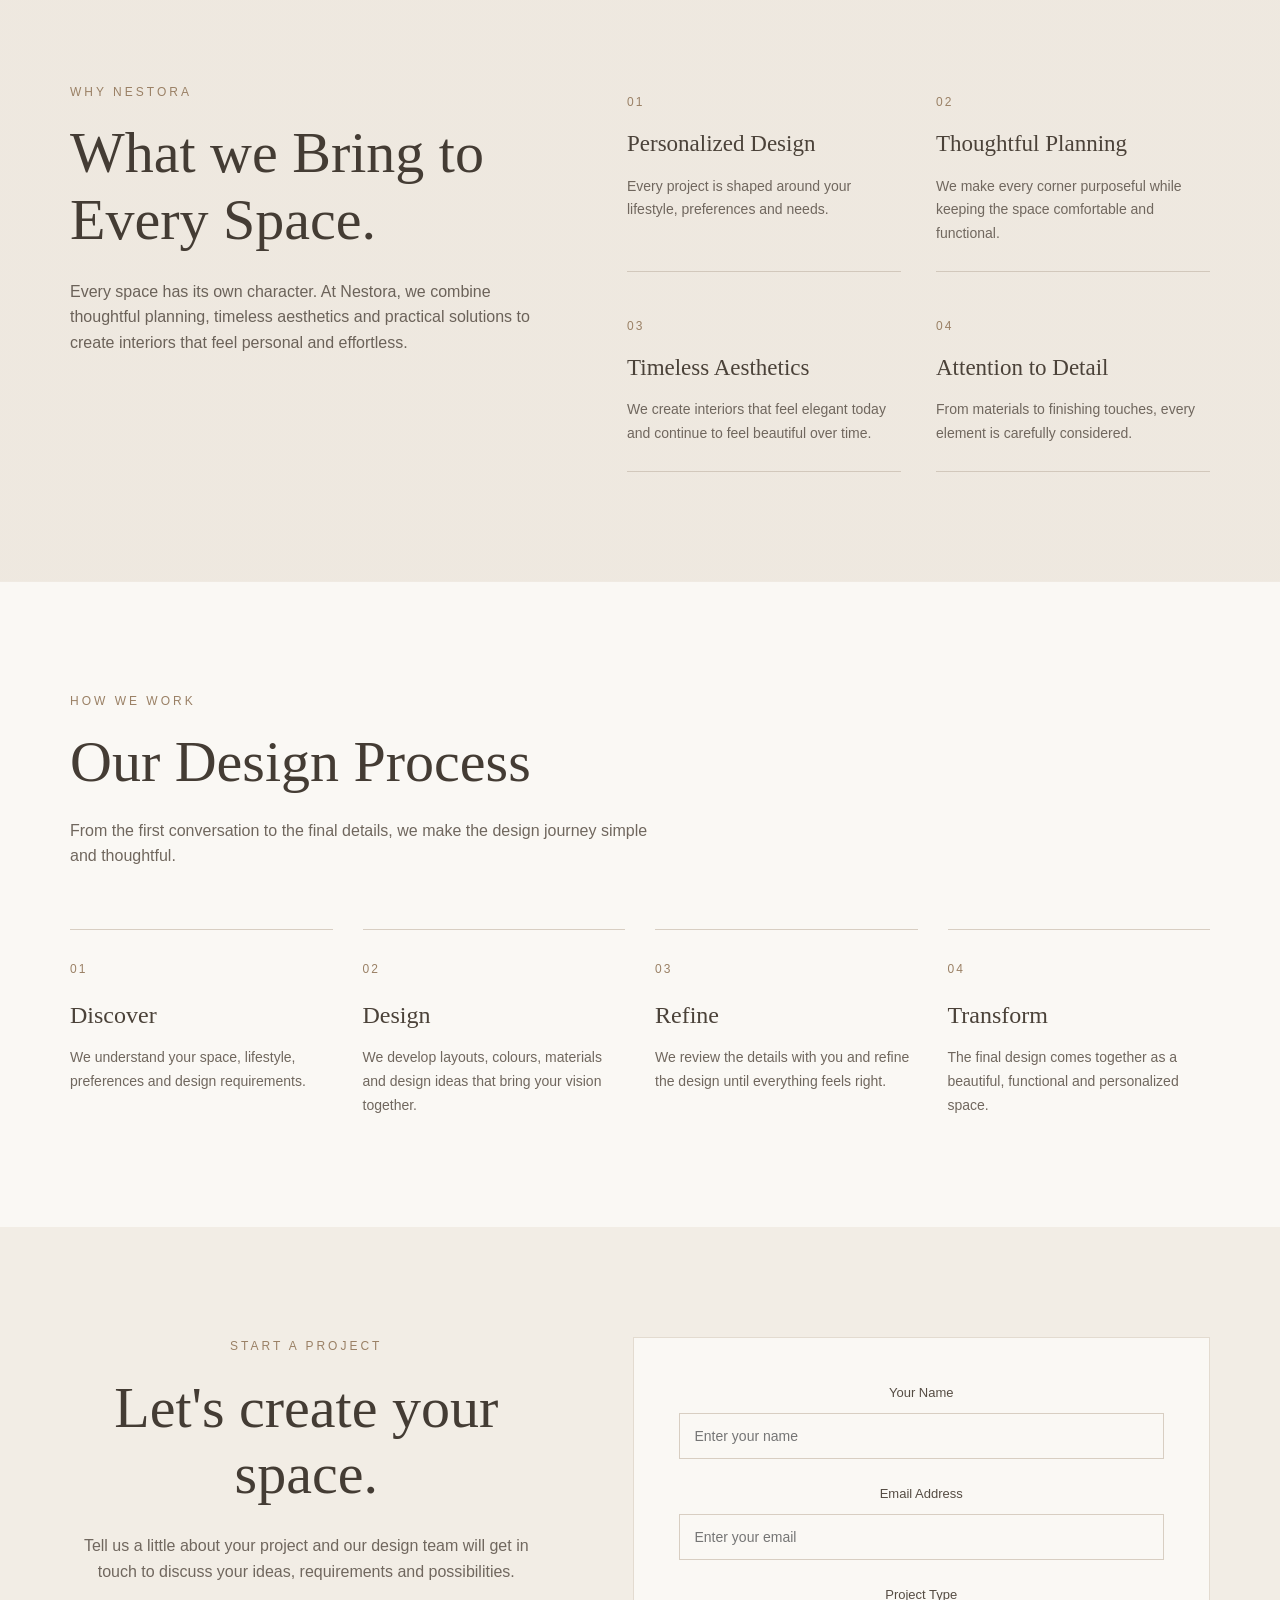
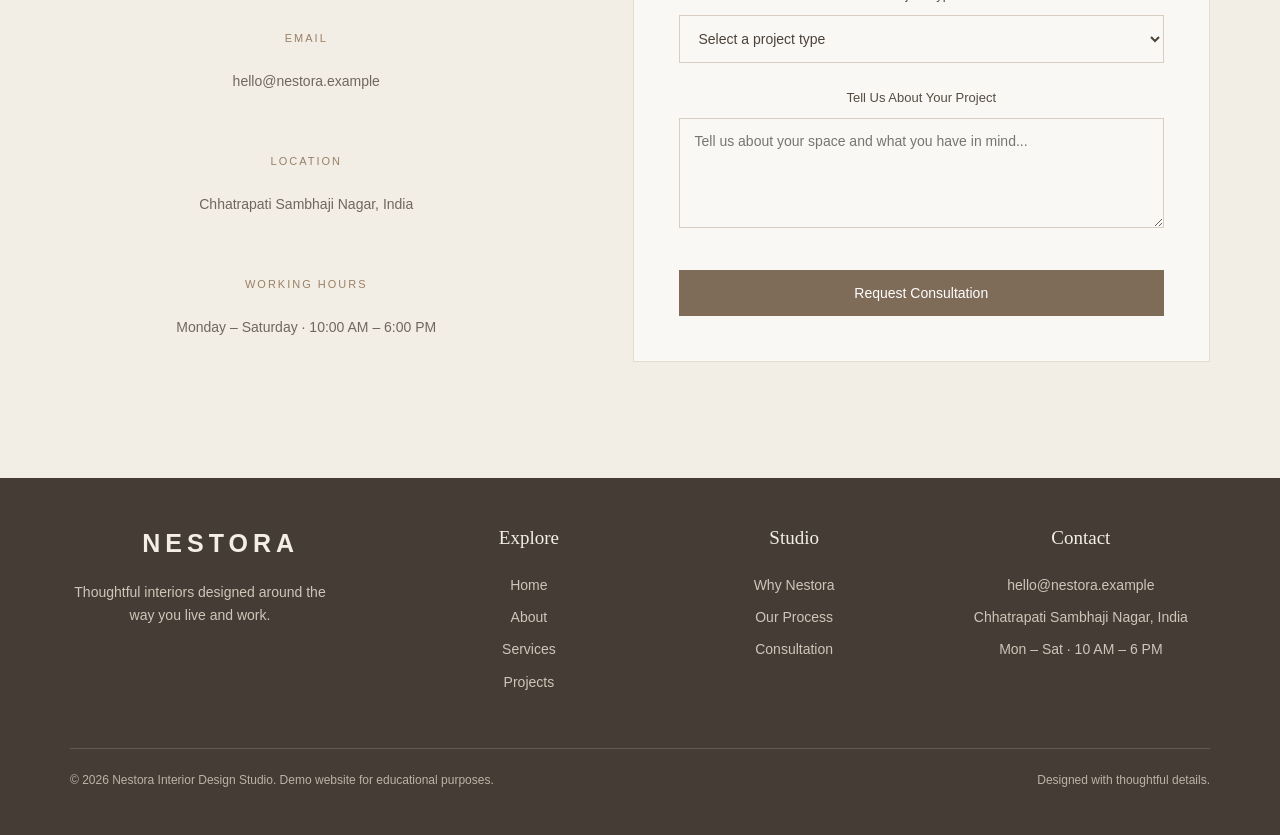
==== commit 3579eb89: "Update index.html" ====
--- a/index.html
+++ b/index.html
@@ -24,20 +24,11 @@
                 <ul class="nav-links">
     <li><a href="#home">Home</a></li>
     <li><a href="#about">About</a></li>
-<li class="services-dropdown">
-    <a href="#services">Services</a>
-    <ul class="services-menu">
-        <li><a href="residential.html">Residential Interior</a></li>
-        <li><a href="commercial.html">Commercial Interior</a></li>
-        <li><a href="space-planning.html">Space Planning</a></li>
-        <li><a href="bedroom-interior.html">Bedroom Interior</a></li>
-    </ul>
-</li>
+    <li><a href="#services">services</a></li> 
     <li><a href="#projects">Projects</a></li>
     <li><a href="#why-nestora">Why Nestora</a></li>
     <li><a href="#process">Process</a></li>
     <li><a href="#contact">Contact</a></li>
-</ul>
             </ul>
 
         </nav>
--- a/style.css
+++ b/style.css
@@ -64,57 +64,6 @@
 
 .nav-links a:hover {
     color: #9a8065;
-   
-   /* SERVICES DROPDOWN */
-
-.nav-links > .services-dropdown {
-    position: relative;
-}
-
-.nav-links > .services-dropdown > .services-menu {
-    position: absolute;
-    top: calc(100% + 12px);
-    left: 50%;
-    transform: translateX(-50%) translateY(-5px);
-    width: 210px;
-    background: #faf8f4;
-    border: 1px solid #e8e1d8;
-    border-radius: 8px;
-    box-shadow: 0 10px 25px rgba(70, 60, 50, 0.12);
-    padding: 7px 0;
-    margin: 0;
-    list-style: none;
-    opacity: 0;
-    visibility: hidden;
-    pointer-events: none;
-    transition: opacity 0.25s ease, transform 0.25s ease, visibility 0.25s ease;
-}
-
-.nav-links > .services-dropdown:hover > .services-menu,
-.nav-links > .services-dropdown:focus-within > .services-menu {
-    opacity: 1;
-    visibility: visible;
-    pointer-events: auto;
-    transform: translateX(-50%) translateY(0);
-}
-
-.nav-links > .services-dropdown > .services-menu > li {
-    display: block;
-    width: 100%;
-}
-
-.nav-links > .services-dropdown > .services-menu > li > a {
-    display: block;
-    padding: 11px 17px;
-    font-size: 13px;
-    color: #5d554d;
-    white-space: nowrap;
-}
-
-.nav-links > .services-dropdown > .services-menu > li > a:hover {
-    background: #f1ece5;
-    color: #9a8065;
-}
 }
 
 
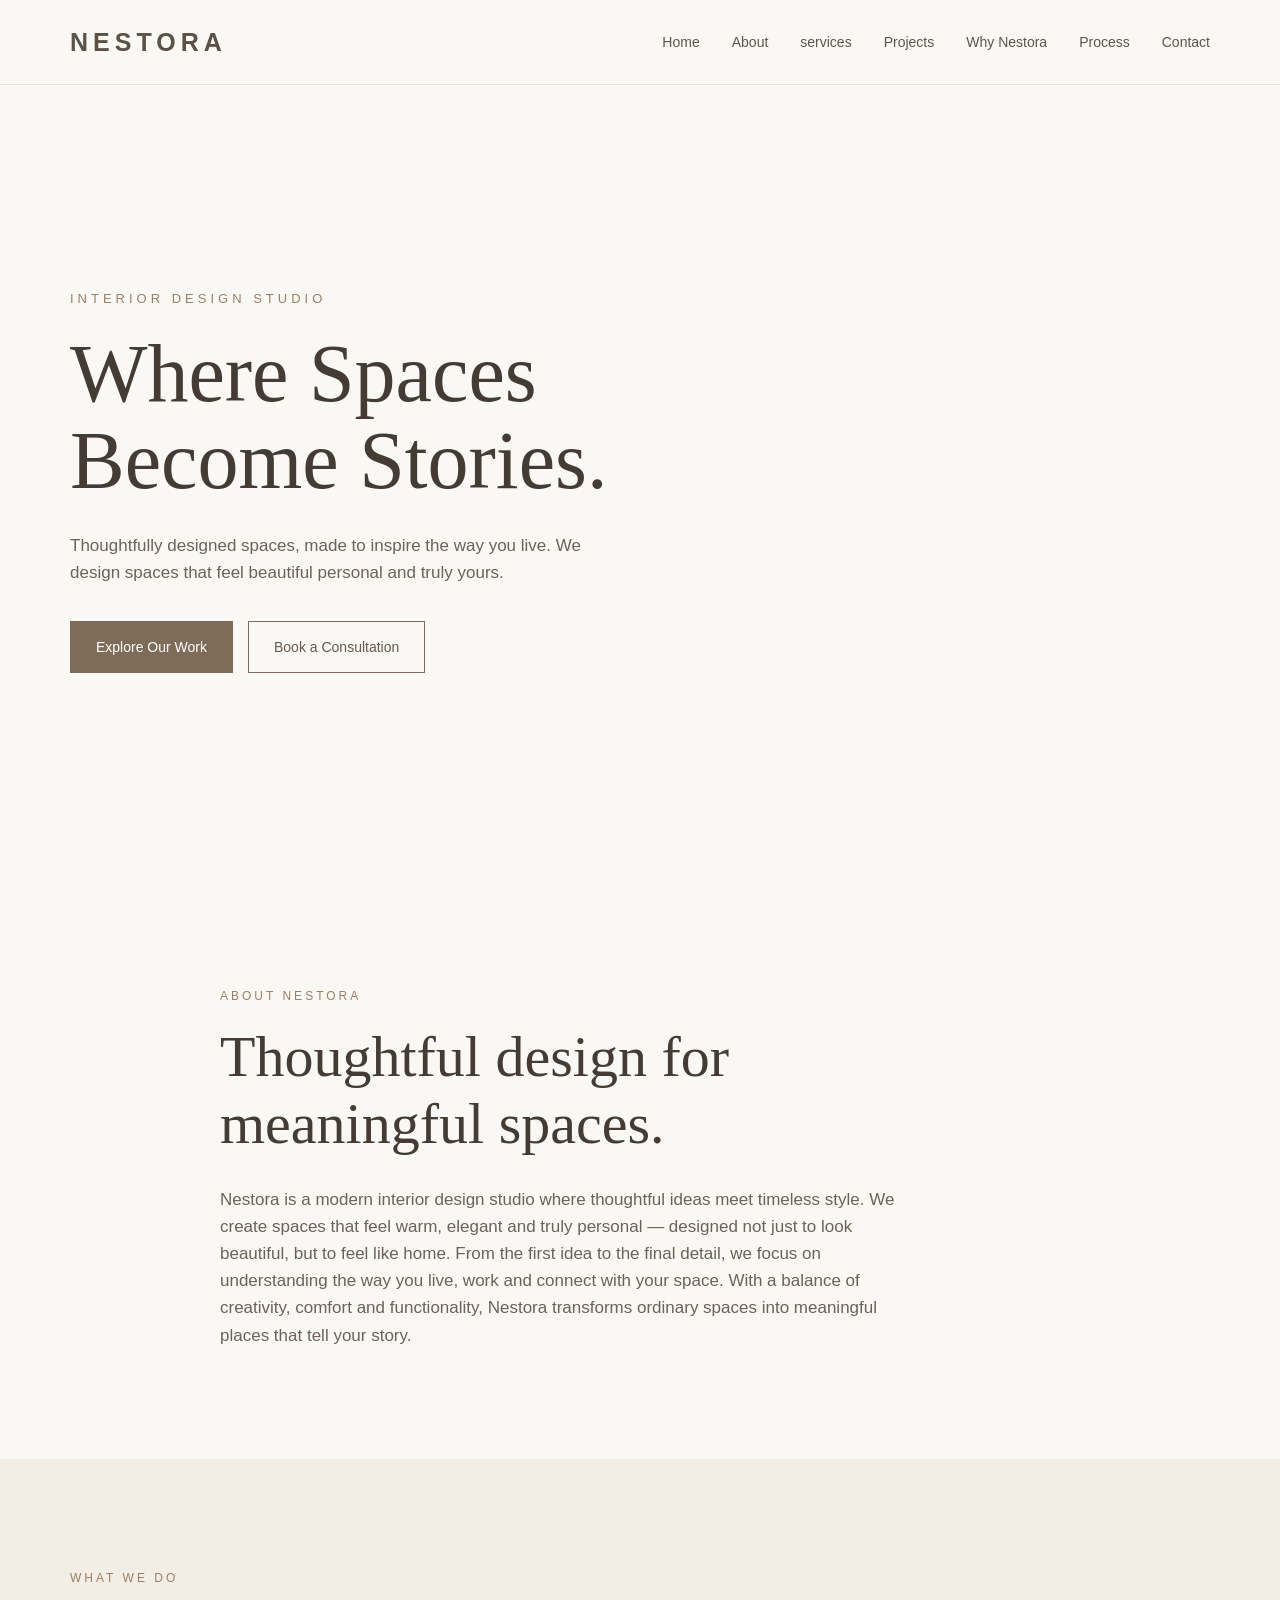
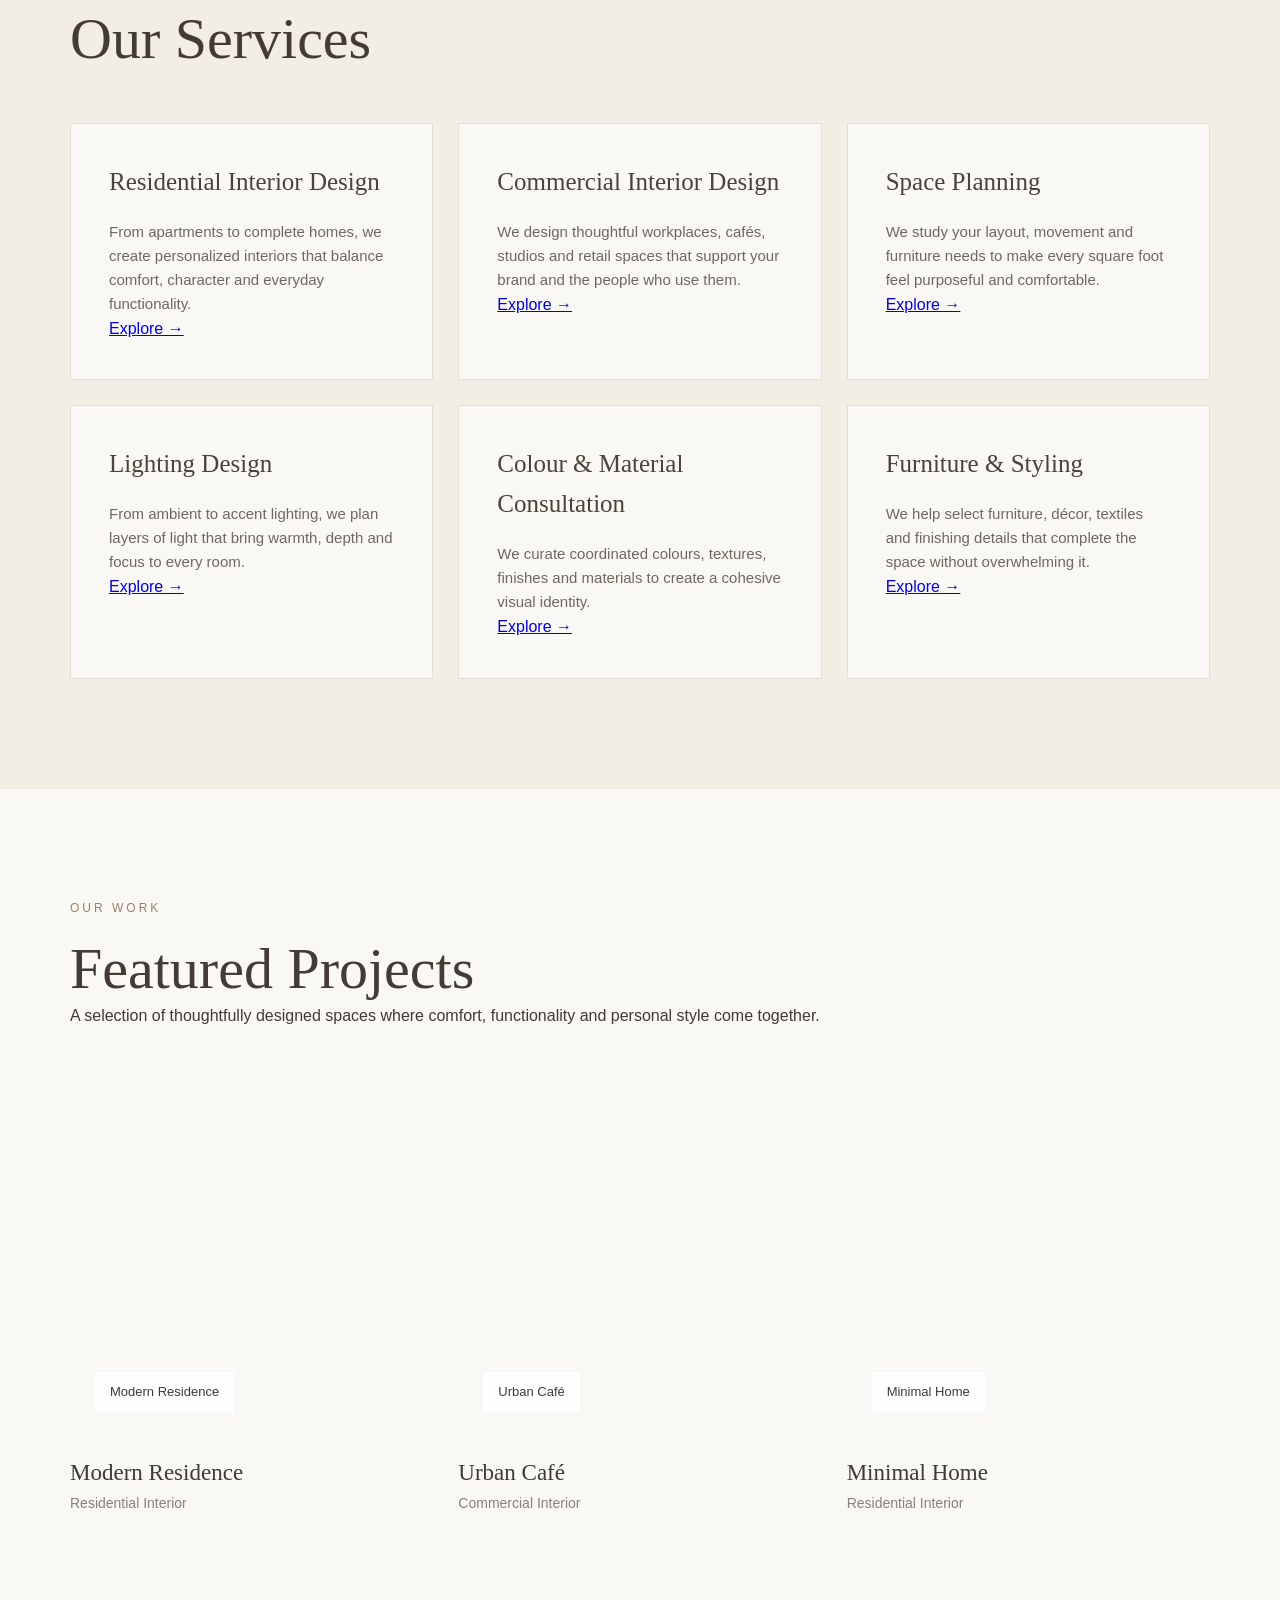
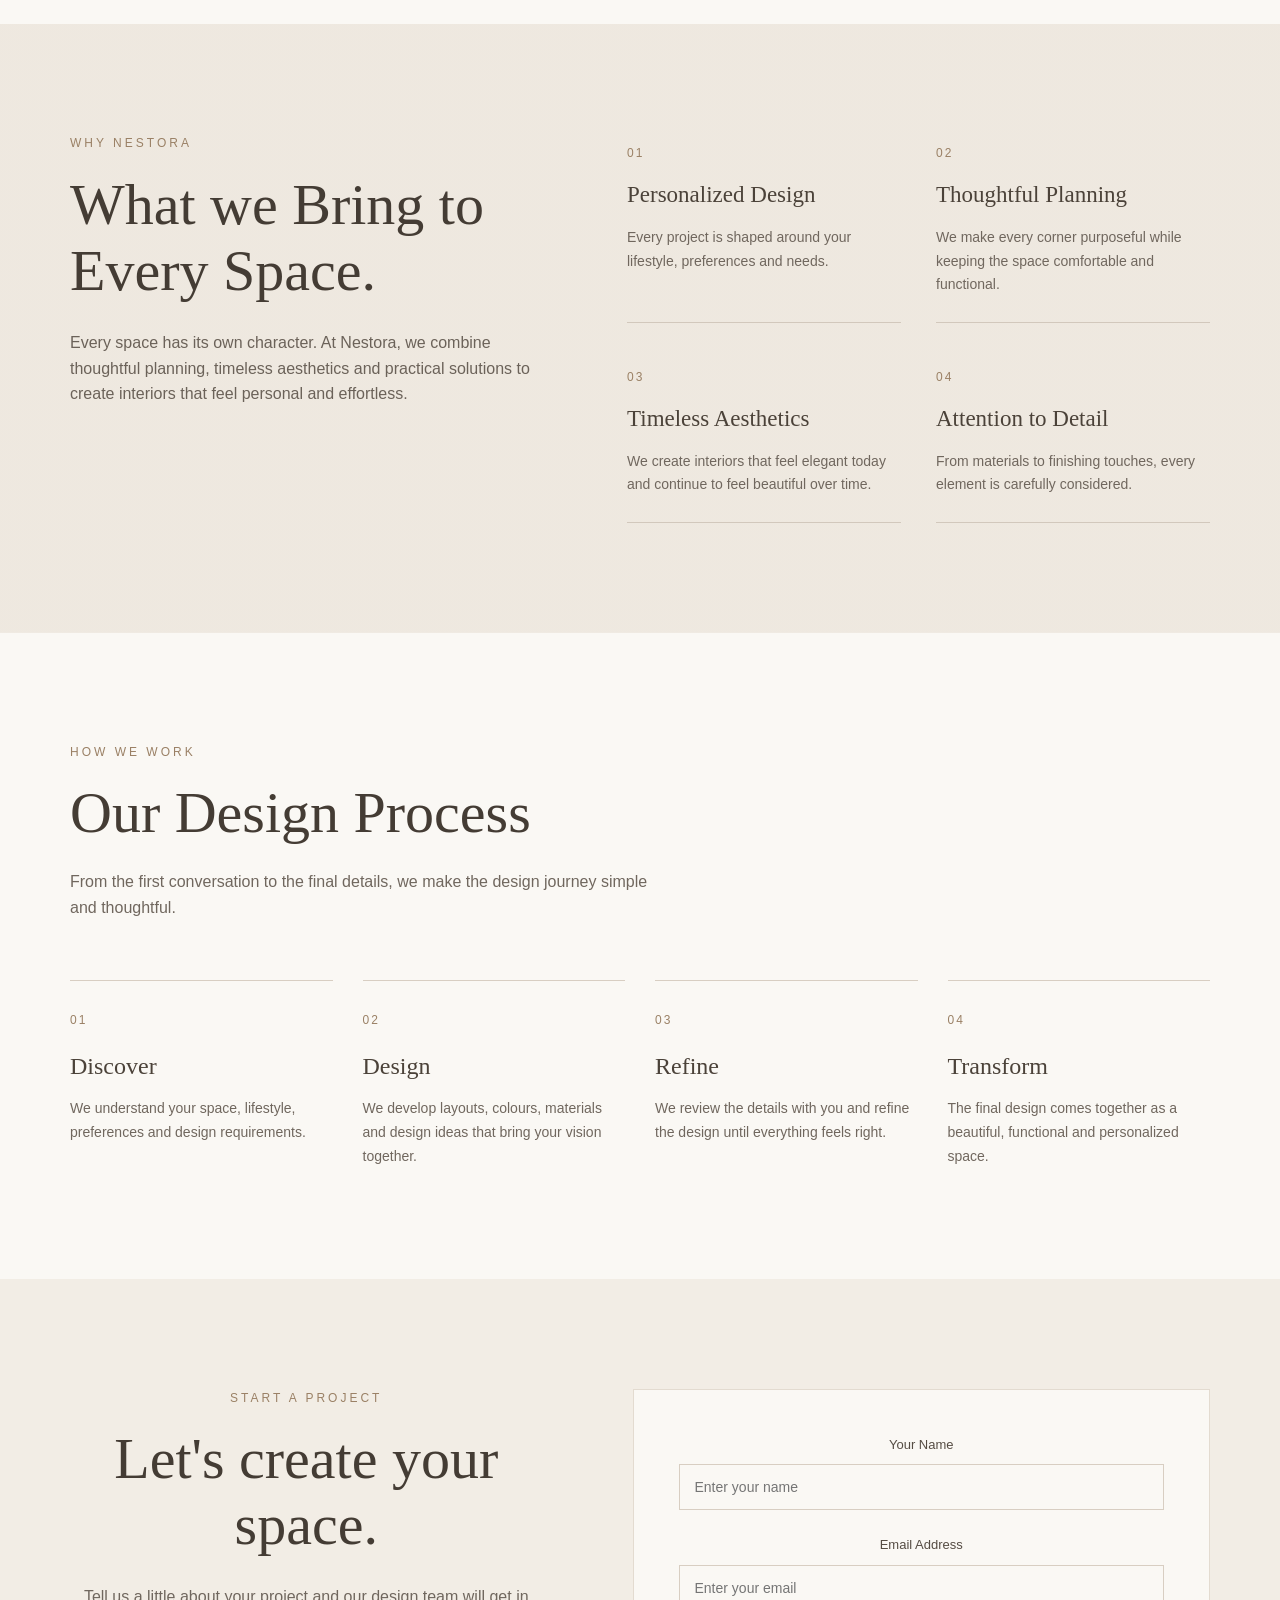
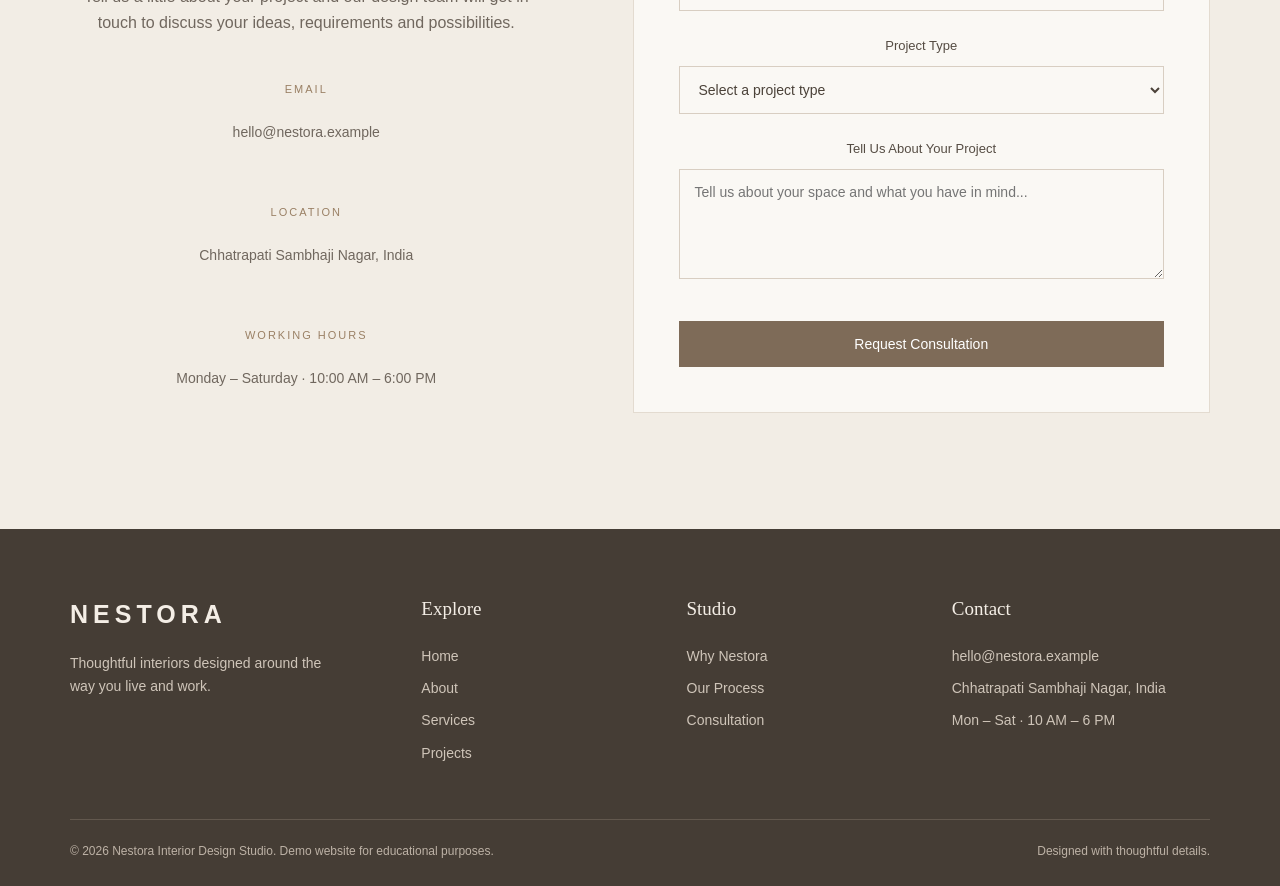
==== commit cd1bbd00: "Update index.html" ====
--- a/index.html
+++ b/index.html
@@ -90,7 +90,7 @@
         </section>
 
 
-        <!-- Services Section -->
+       <!-- Services Section -->
 <section id="services" class="services">
 
     <p class="section-label">WHAT WE DO</p>
@@ -106,6 +106,7 @@
                 interiors that balance comfort, character and everyday
                 functionality.
             </p>
+            <a href="residential.html" class="explore-link">Explore →</a>
         </div>
 
         <div class="service-card">
@@ -114,6 +115,7 @@
                 We design thoughtful workplaces, cafés, studios and retail
                 spaces that support your brand and the people who use them.
             </p>
+            <a href="commercial.html" class="explore-link">Explore →</a>
         </div>
 
         <div class="service-card">
@@ -122,6 +124,7 @@
                 We study your layout, movement and furniture needs to make
                 every square foot feel purposeful and comfortable.
             </p>
+            <a href="space-planning.html" class="explore-link">Explore →</a>
         </div>
 
         <div class="service-card">
@@ -130,6 +133,7 @@
                 From ambient to accent lighting, we plan layers of light
                 that bring warmth, depth and focus to every room.
             </p>
+            <a href="lighting-design.html" class="explore-link">Explore →</a>
         </div>
 
         <div class="service-card">
@@ -138,6 +142,7 @@
                 We curate coordinated colours, textures, finishes and
                 materials to create a cohesive visual identity.
             </p>
+            <a href="color-material.html" class="explore-link">Explore →</a>
         </div>
 
         <div class="service-card">
@@ -146,13 +151,12 @@
                 We help select furniture, décor, textiles and finishing
                 details that complete the space without overwhelming it.
             </p>
+            <a href="furniture-styling.html" class="explore-link">Explore →</a>
         </div>
 
     </div>
 
 </section>
-    
-
         <!-- Projects Section -->
       
 <section id="projects" class="projects">
--- a/style.css
+++ b/style.css
@@ -312,29 +312,6 @@
     margin-top: 10px;
 }
 
-
-/* ================================
-   FOOTER
-================================ */
-
-footer {
-    background: #453d35;
-    color: #eee8df;
-    text-align: center;
-    padding: 45px 25px;
-}
-
-footer .logo {
-    color: #f4eee6;
-    margin-bottom: 15px;
-}
-
-footer p {
-    font-size: 13px;
-    color: #cfc5b9;
-}
-
-
 /* ================================
    MOBILE RESPONSIVE
 ================================ */
@@ -653,50 +630,6 @@
     }
 
 }
-<!-- Footer -->
-<footer>
-    <div class="footer-container">
-
-        <div class="footer-brand">
-            <div class="logo">NESTORA</div>
-            <p>
-                Thoughtful interiors designed around
-                the way you live and work.
-            </p>
-        </div>
-
-        <div class="footer-links">
-            <h3>Explore</h3>
-            <a href="#home">Home</a>
-            <a href="#about">About</a>
-            <a href="#services">Services</a>
-            <a href="#projects">Projects</a>
-        </div>
-
-        <div class="footer-links">
-            <h3>Studio</h3>
-            <a href="#why-nestora">Why Nestora</a>
-            <a href="#process">Our Process</a>
-            <a href="#contact">Consultation</a>
-        </div>
-
-        <div class="footer-contact">
-            <h3>Contact</h3>
-            <p>hello@nestora.example</p>
-            <p>Chhatrapati Sambhaji Nagar, India</p>
-            <p>Mon – Sat · 10 AM – 6 PM</p>
-        </div>
-
-    </div>
-
-    <div class="footer-bottom">
-        <p>
-            © 2026 Nestora Interior Design Studio.
-            Demo website for educational purposes.
-        </p>
-        <p>Designed with thoughtful details.</p>
-    </div>
-</footer>
 /* ================================
    FOOTER
 ================================ */
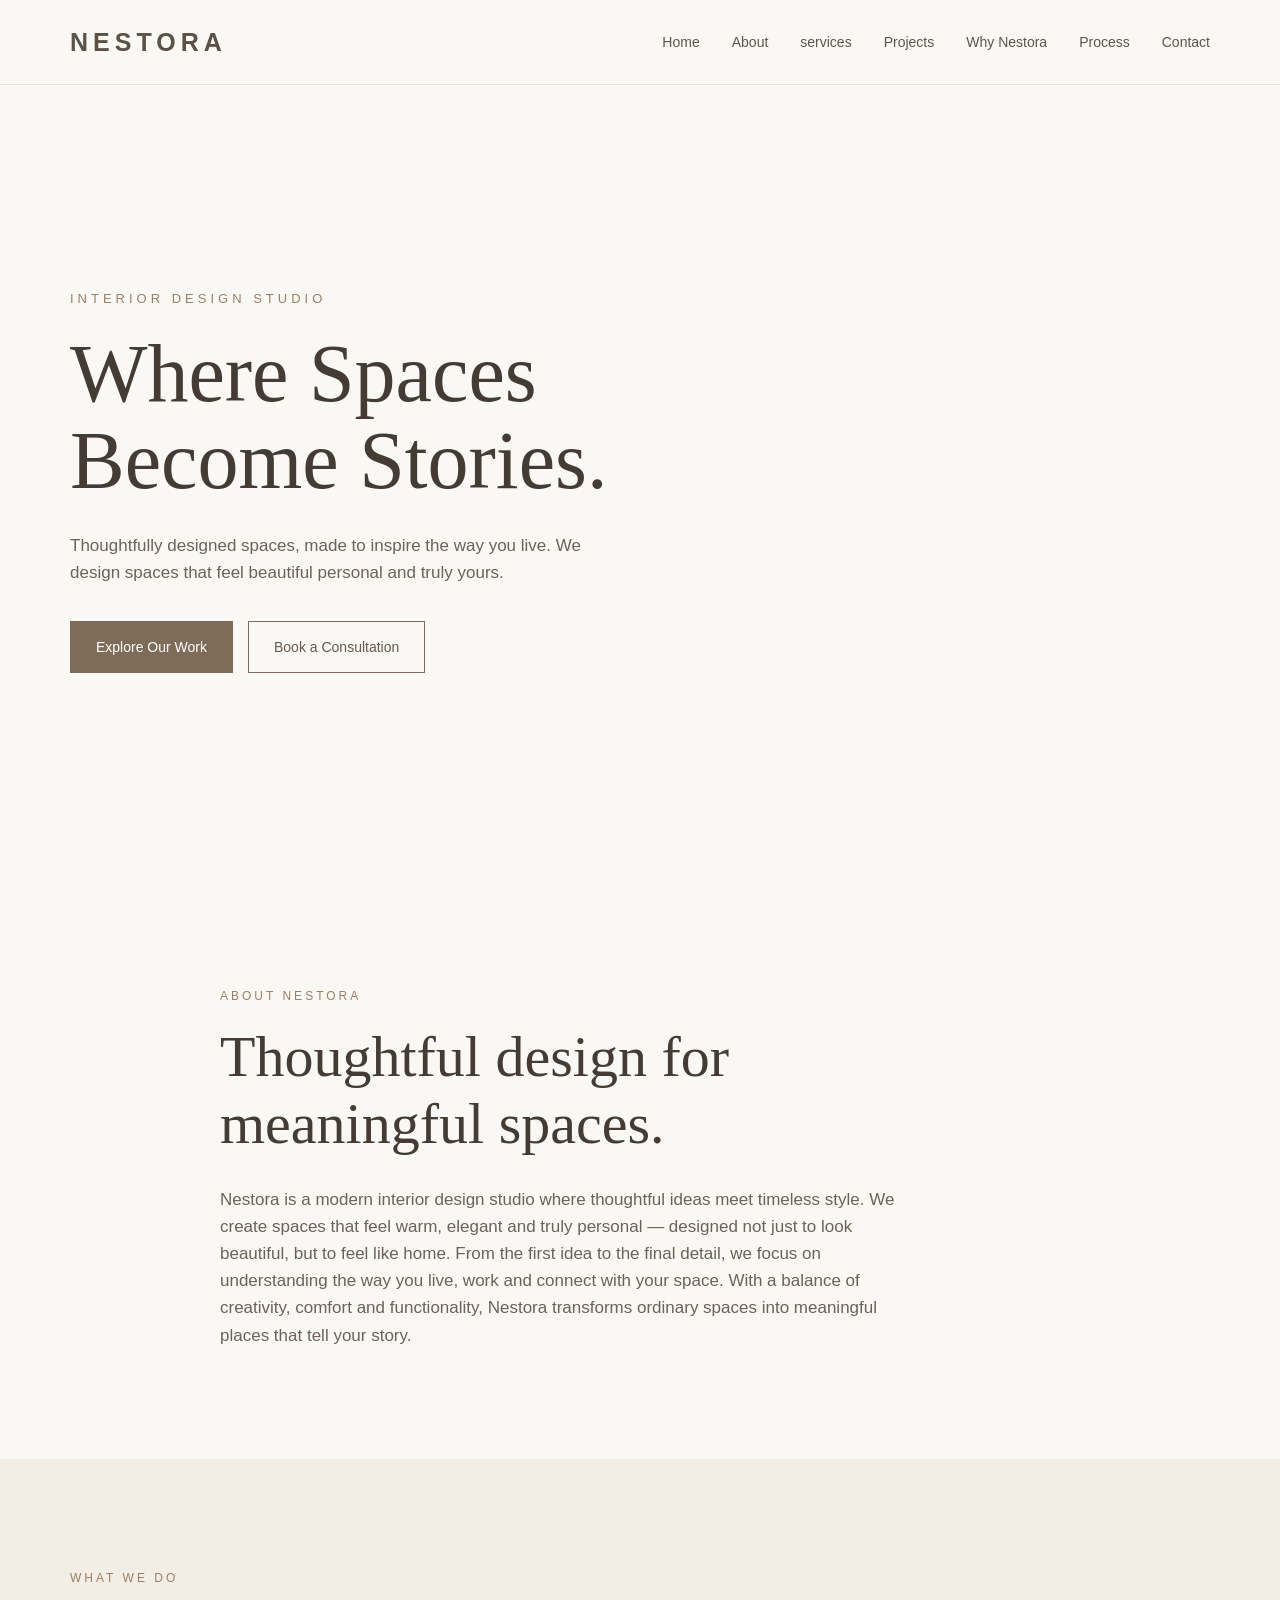
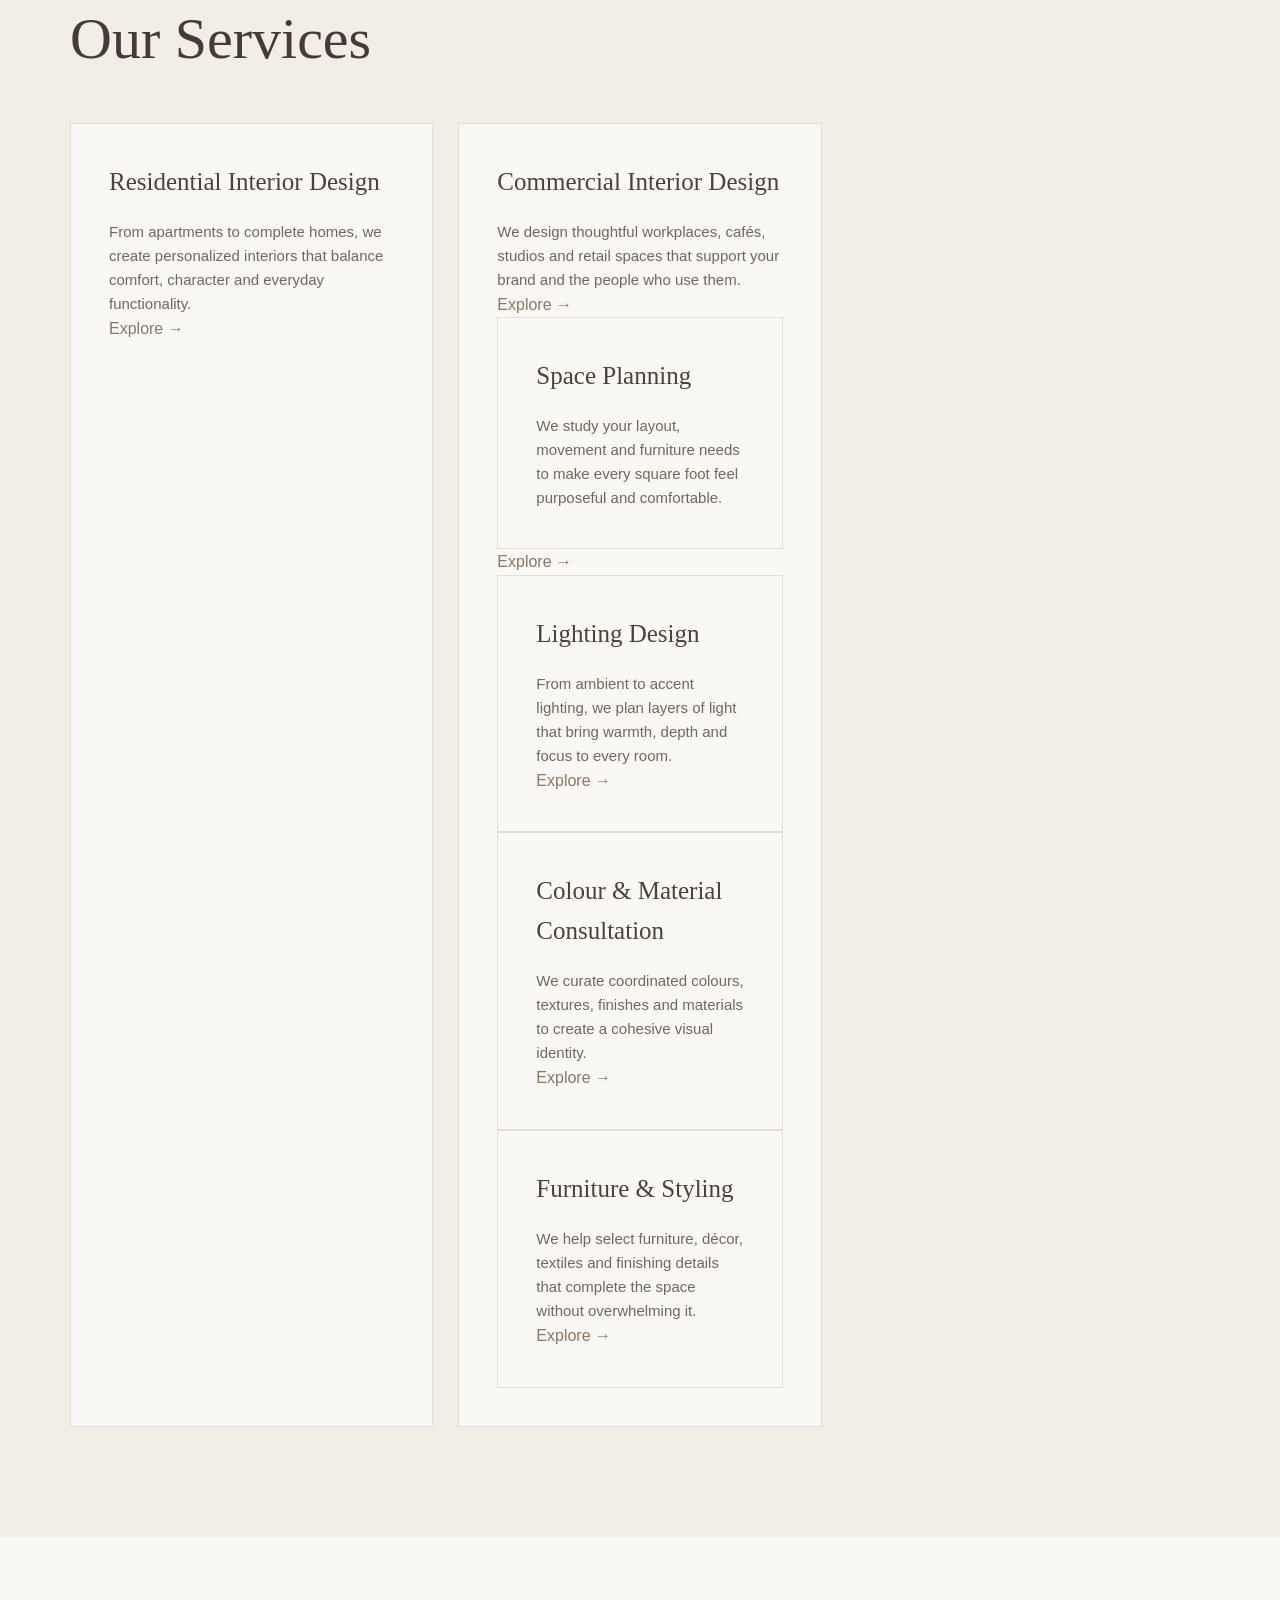
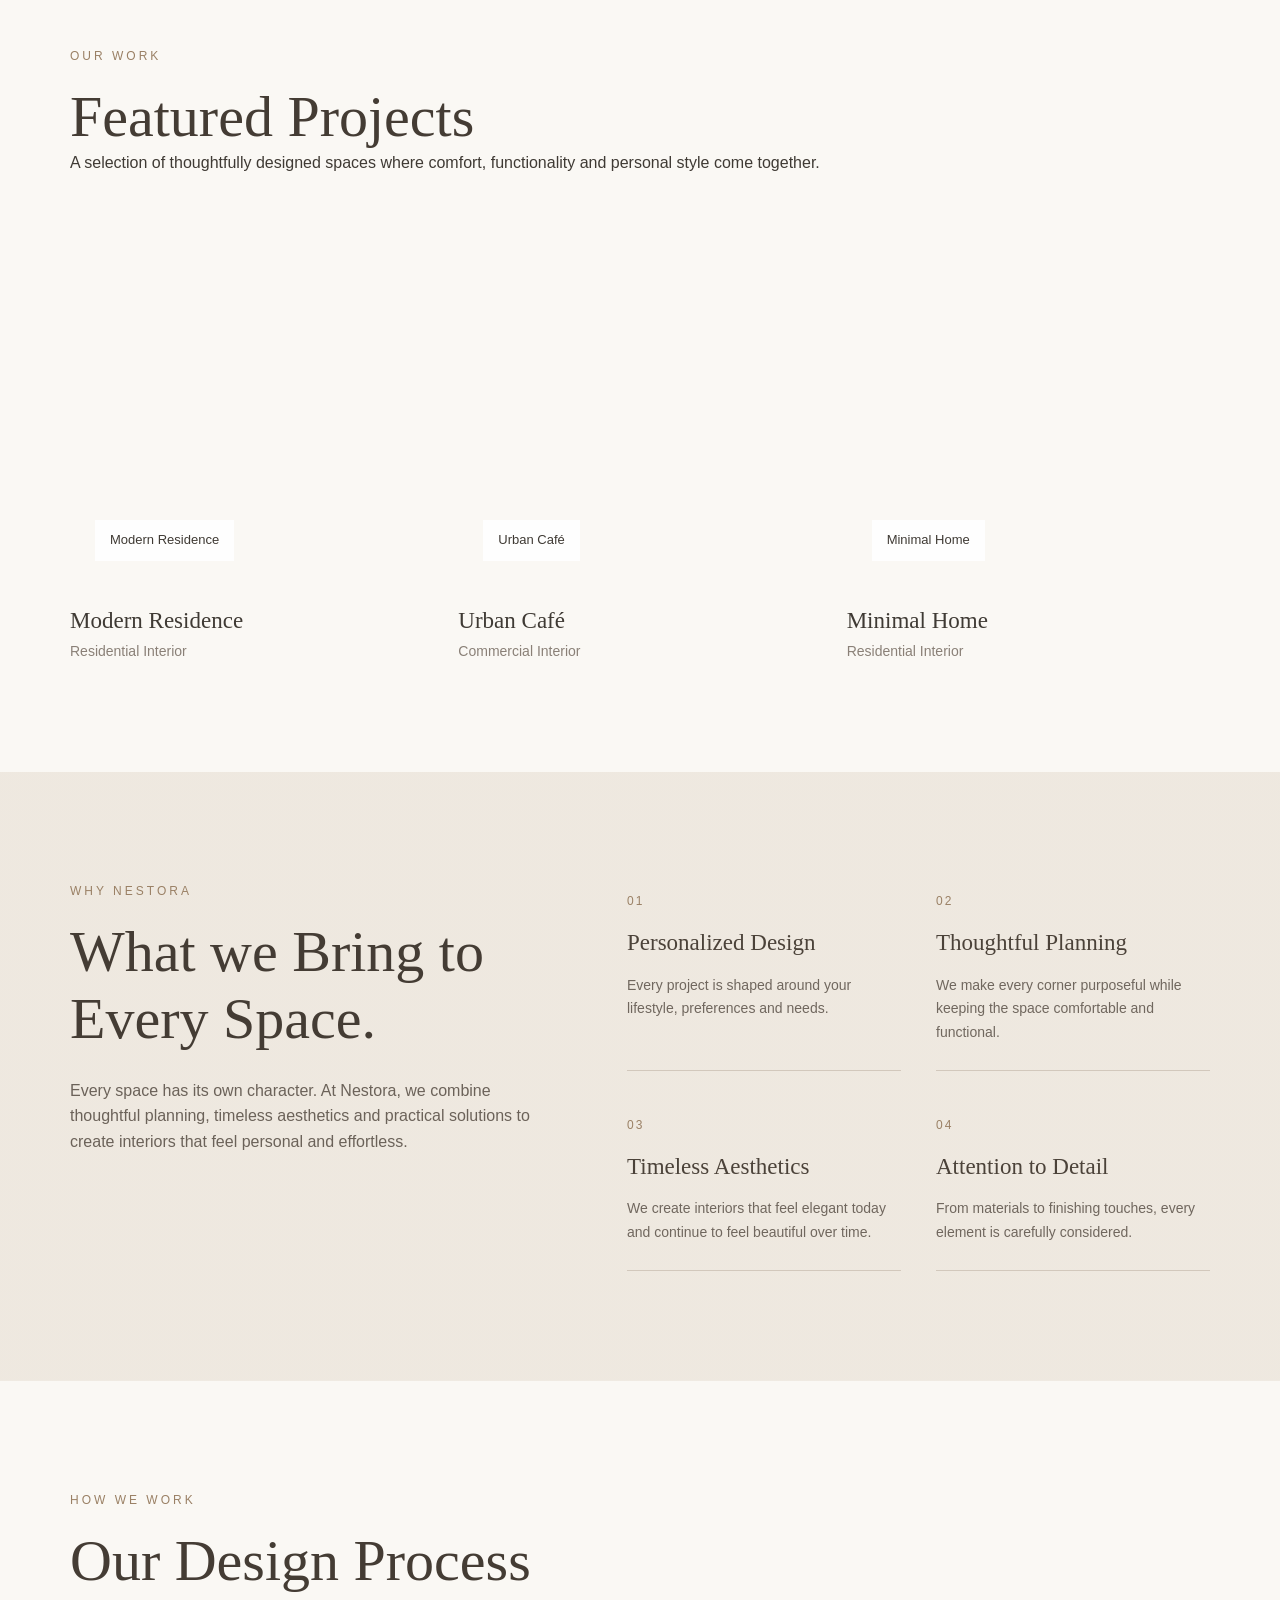
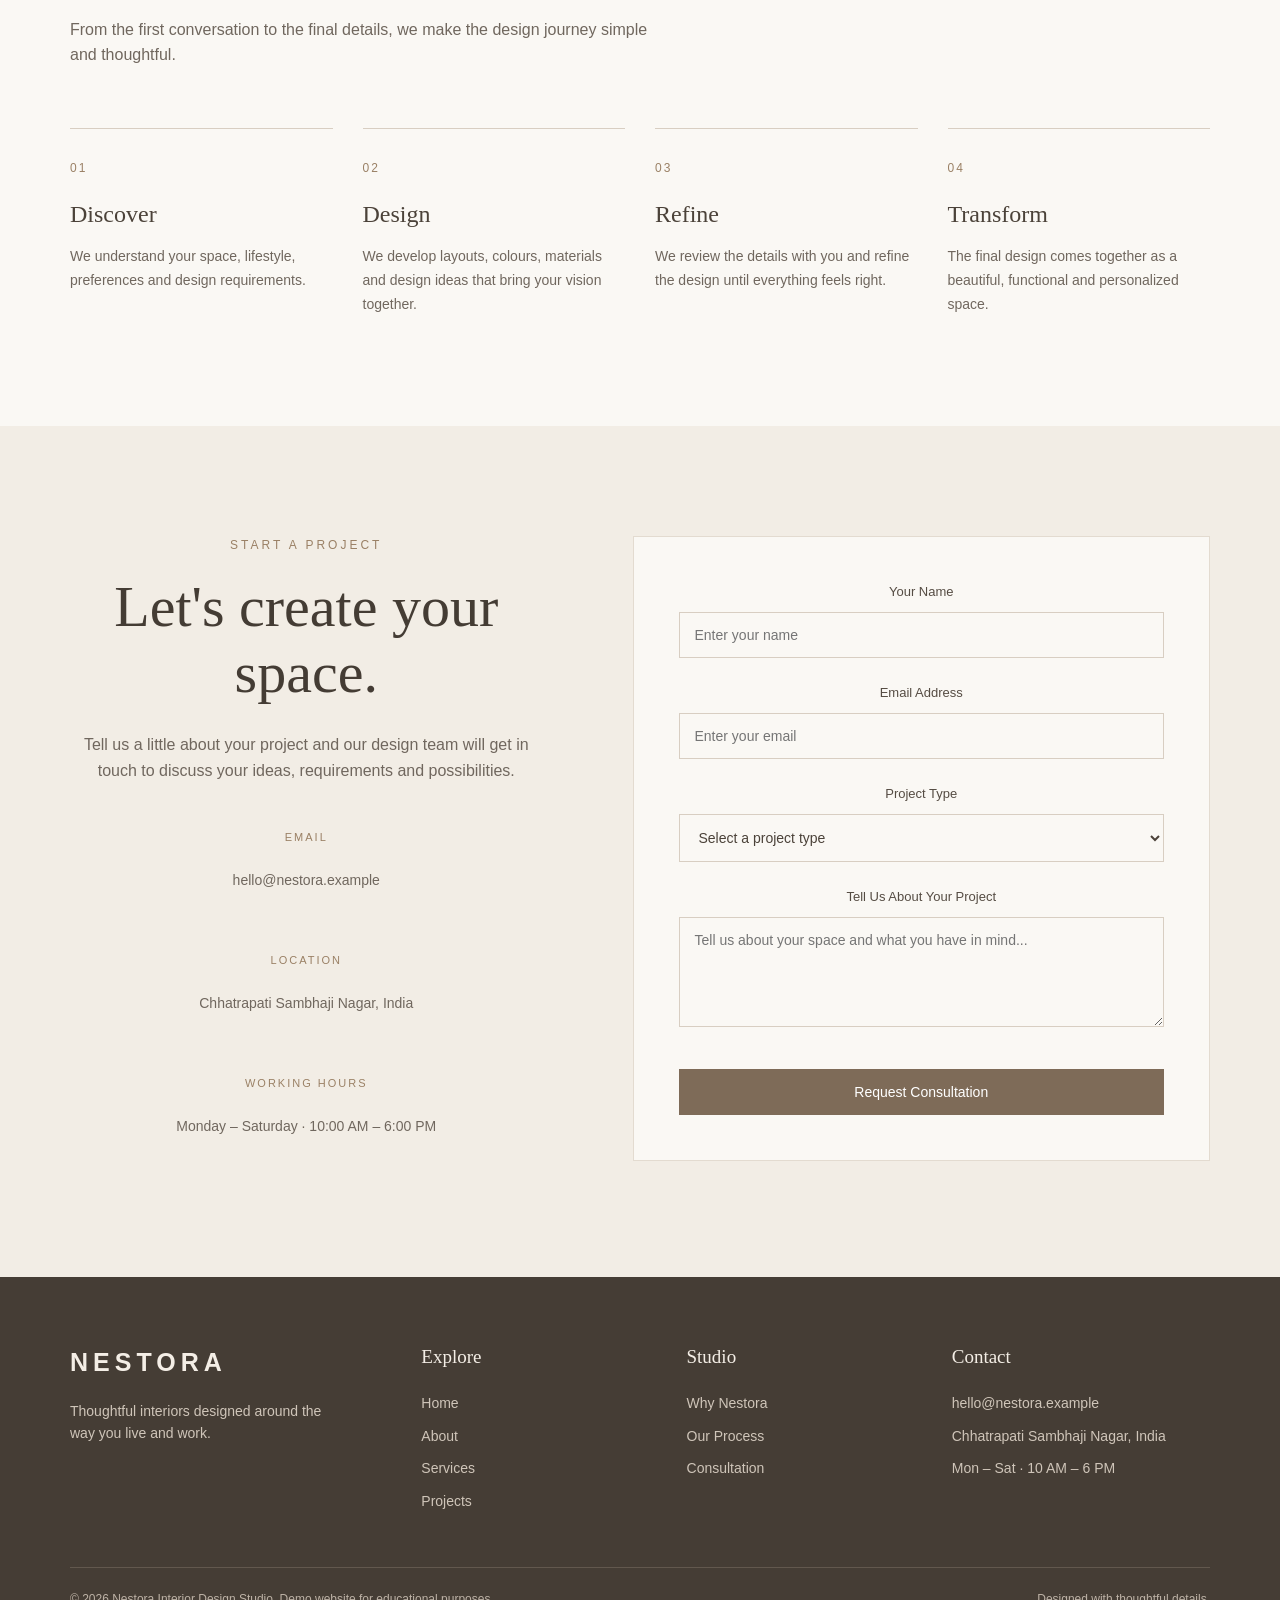
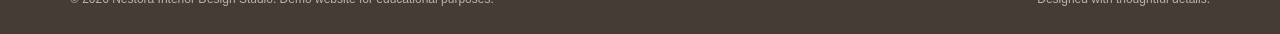
==== commit 4eff9c64: "Update index.html" ====
--- a/index.html
+++ b/index.html
@@ -106,7 +106,7 @@
                 interiors that balance comfort, character and everyday
                 functionality.
             </p>
-            <a href="residential.html" class="explore-link">Explore →</a>
+           <a href="residential.html" class="explore-link" style="color:#8a7764;">Explore →</a>
         </div>
 
         <div class="service-card">
@@ -114,26 +114,23 @@
             <p>
                 We design thoughtful workplaces, cafés, studios and retail
                 spaces that support your brand and the people who use them.
-            </p>
-            <a href="commercial.html" class="explore-link">Explore →</a>
-        </div>
-
+            </p> 
+            <a href="commercial.html" class="explore-link" style="color:#8a7764;">Explore →</a>
         <div class="service-card">
             <h3>Space Planning</h3>
             <p>
                 We study your layout, movement and furniture needs to make
                 every square foot feel purposeful and comfortable.
             </p>
-            <a href="space-planning.html" class="explore-link">Explore →</a>
-        </div>
-
+        </div>
+         <a href="space-planning.html" class="explore-link" style="color:#8a7764;">Explore →</a>
         <div class="service-card">
             <h3>Lighting Design</h3>
             <p>
                 From ambient to accent lighting, we plan layers of light
                 that bring warmth, depth and focus to every room.
             </p>
-            <a href="lighting-design.html" class="explore-link">Explore →</a>
+            <a href="lighting-design.html" class="explore-link" style="color:#8a7764;">Explore →</a>
         </div>
 
         <div class="service-card">
@@ -142,7 +139,7 @@
                 We curate coordinated colours, textures, finishes and
                 materials to create a cohesive visual identity.
             </p>
-            <a href="color-material.html" class="explore-link">Explore →</a>
+            <a href="color-material.html" class="explore-link" style="color:#8a7764;">Explore →</a>
         </div>
 
         <div class="service-card">
@@ -151,7 +148,7 @@
                 We help select furniture, décor, textiles and finishing
                 details that complete the space without overwhelming it.
             </p>
-            <a href="furniture-styling.html" class="explore-link">Explore →</a>
+            <a href="furniture-styling.html" class="explore-link" style="color:#8a7764;">Explore →</a>
         </div>
 
     </div>
--- a/style.css
+++ b/style.css
@@ -236,8 +236,10 @@
     color: #70675e;
     font-size: 15px;
 }
-
-
+.service-card .explore-link {
+    color: #8a7764;
+    text-decoration: none;
+}
 /* ================================
    PROJECTS
 ================================ */
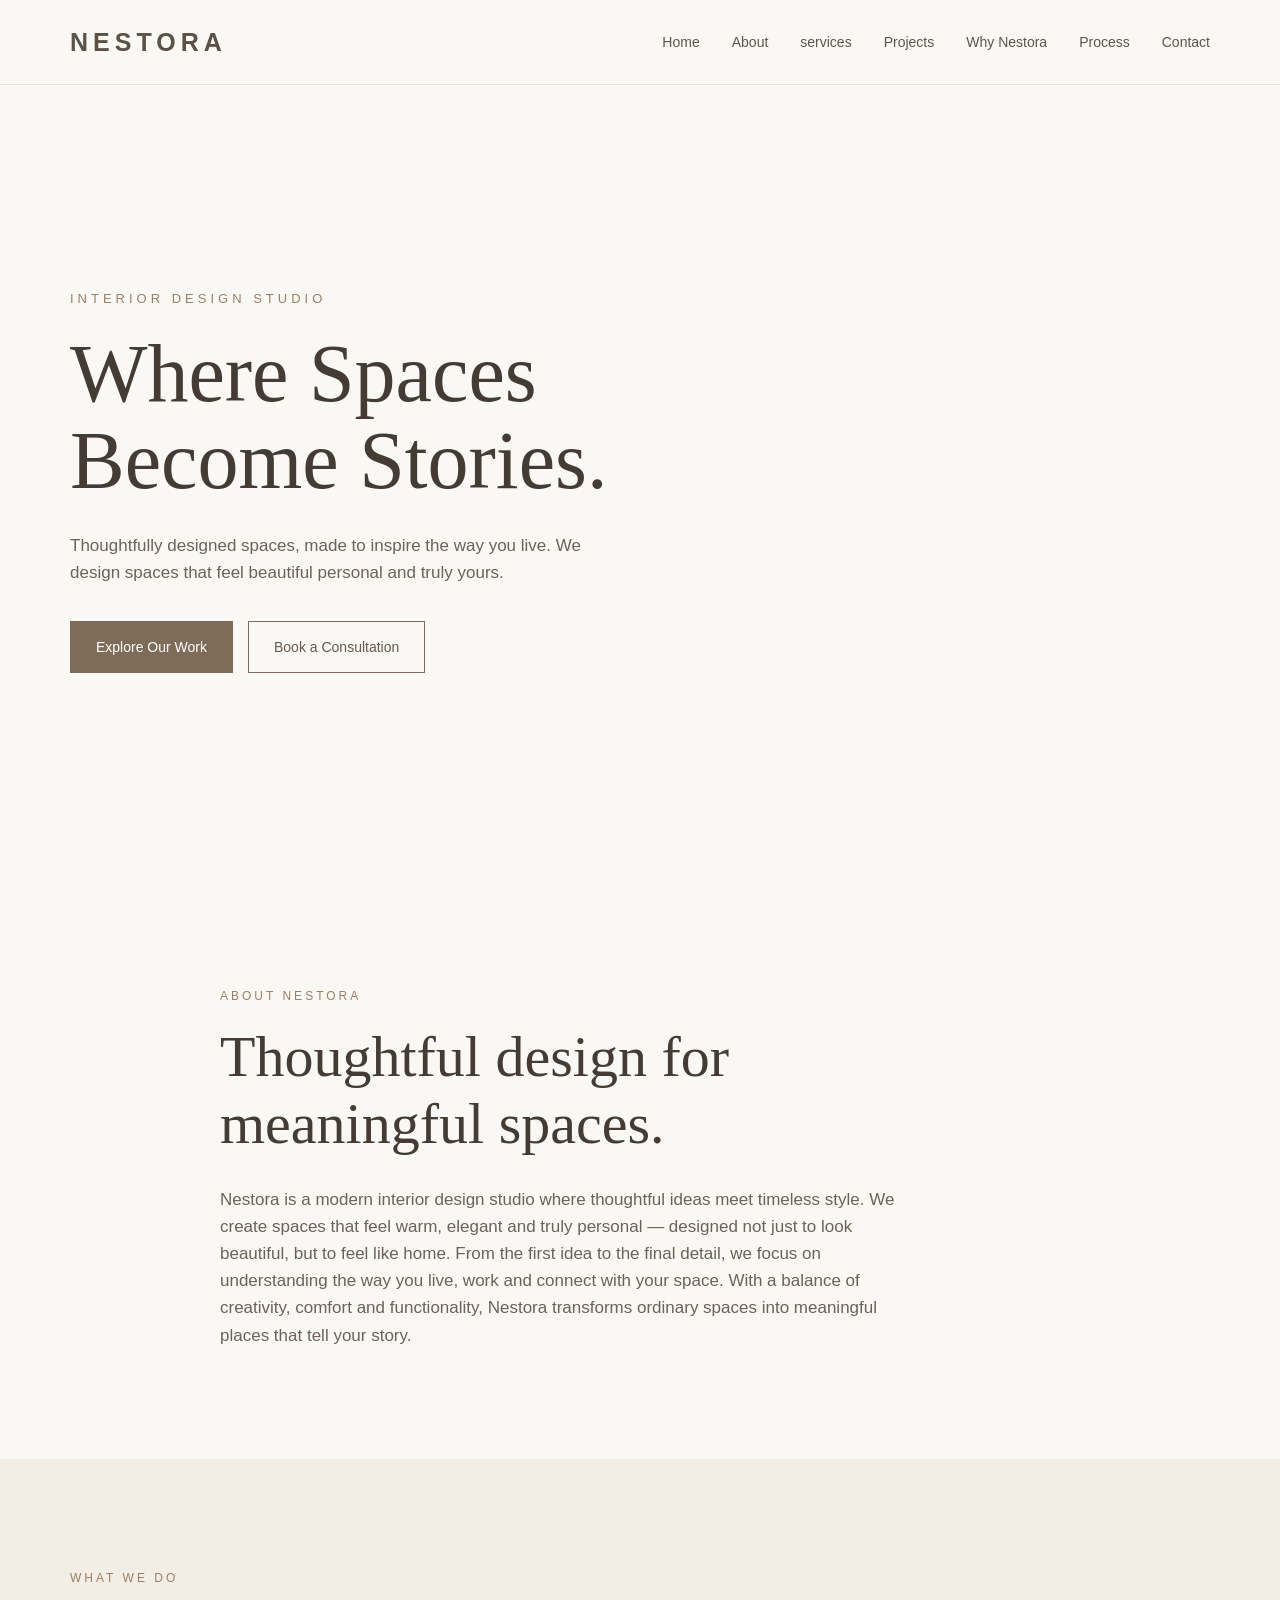
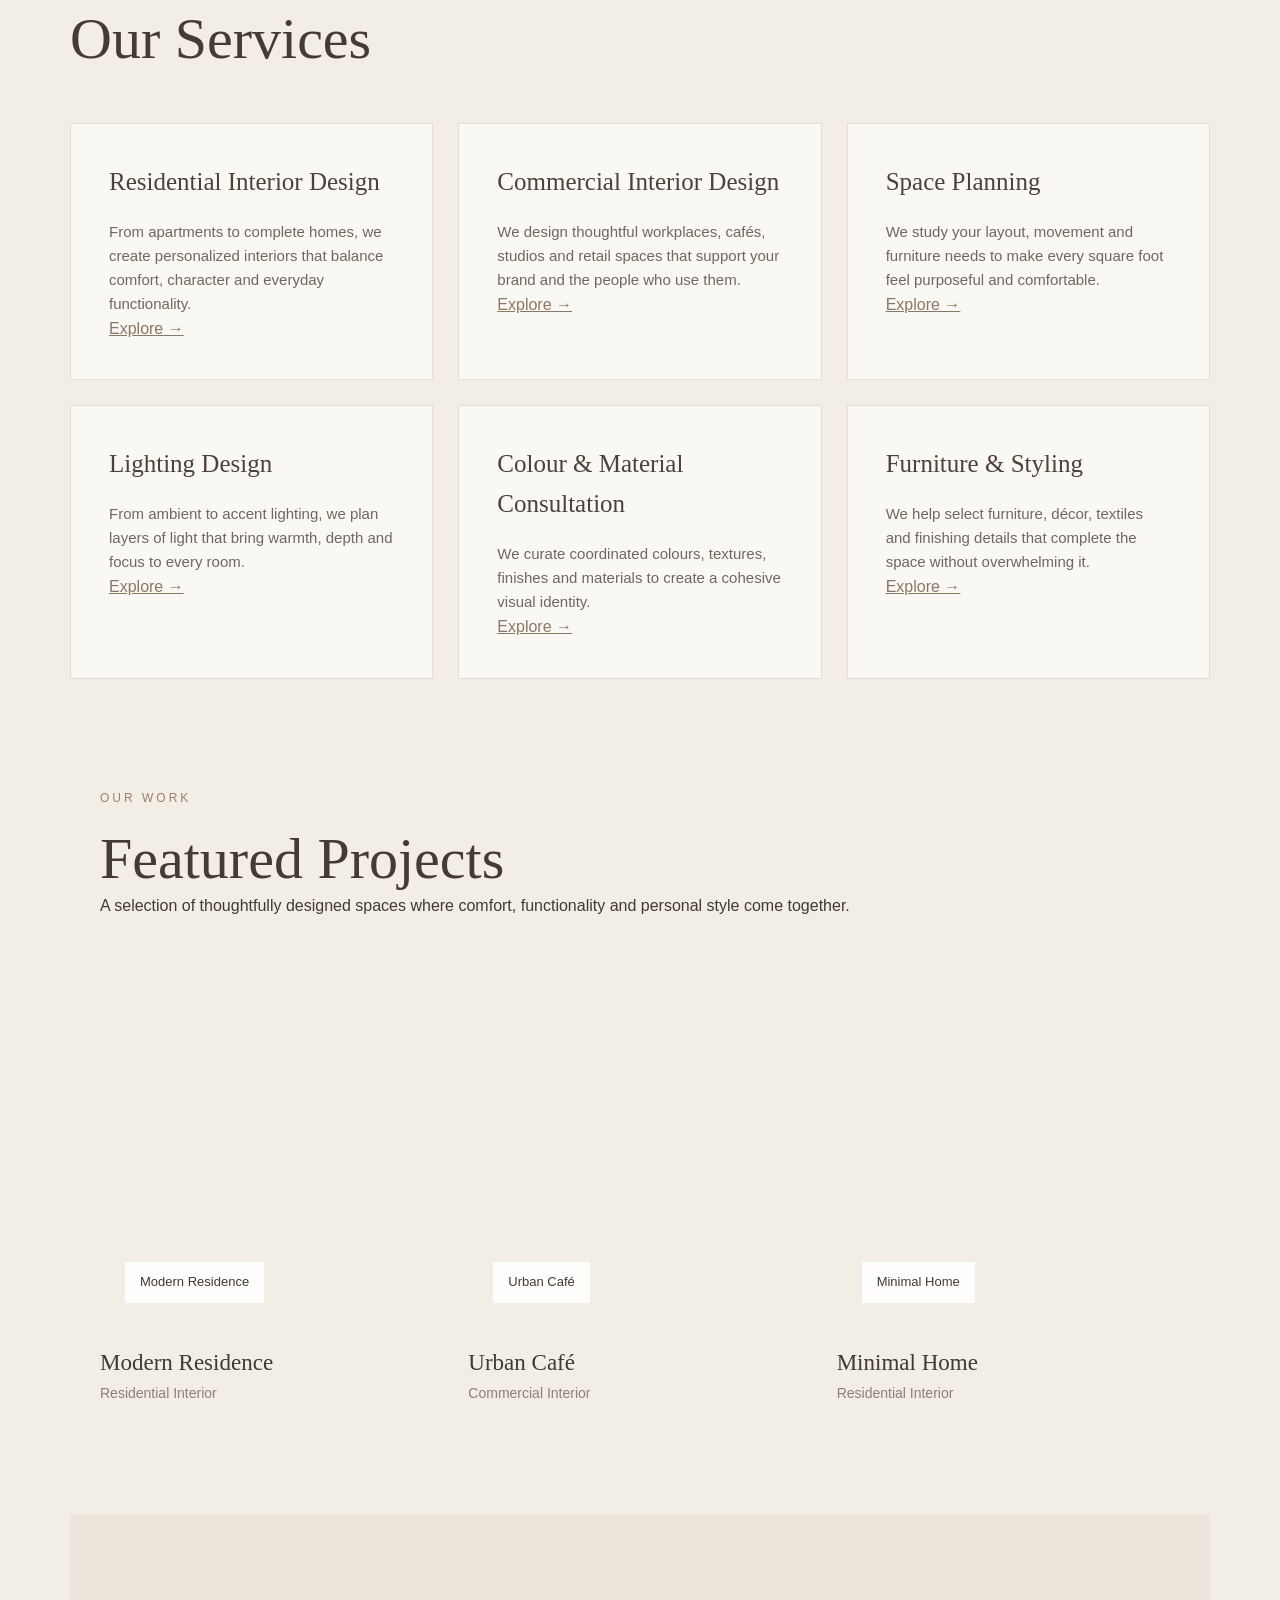
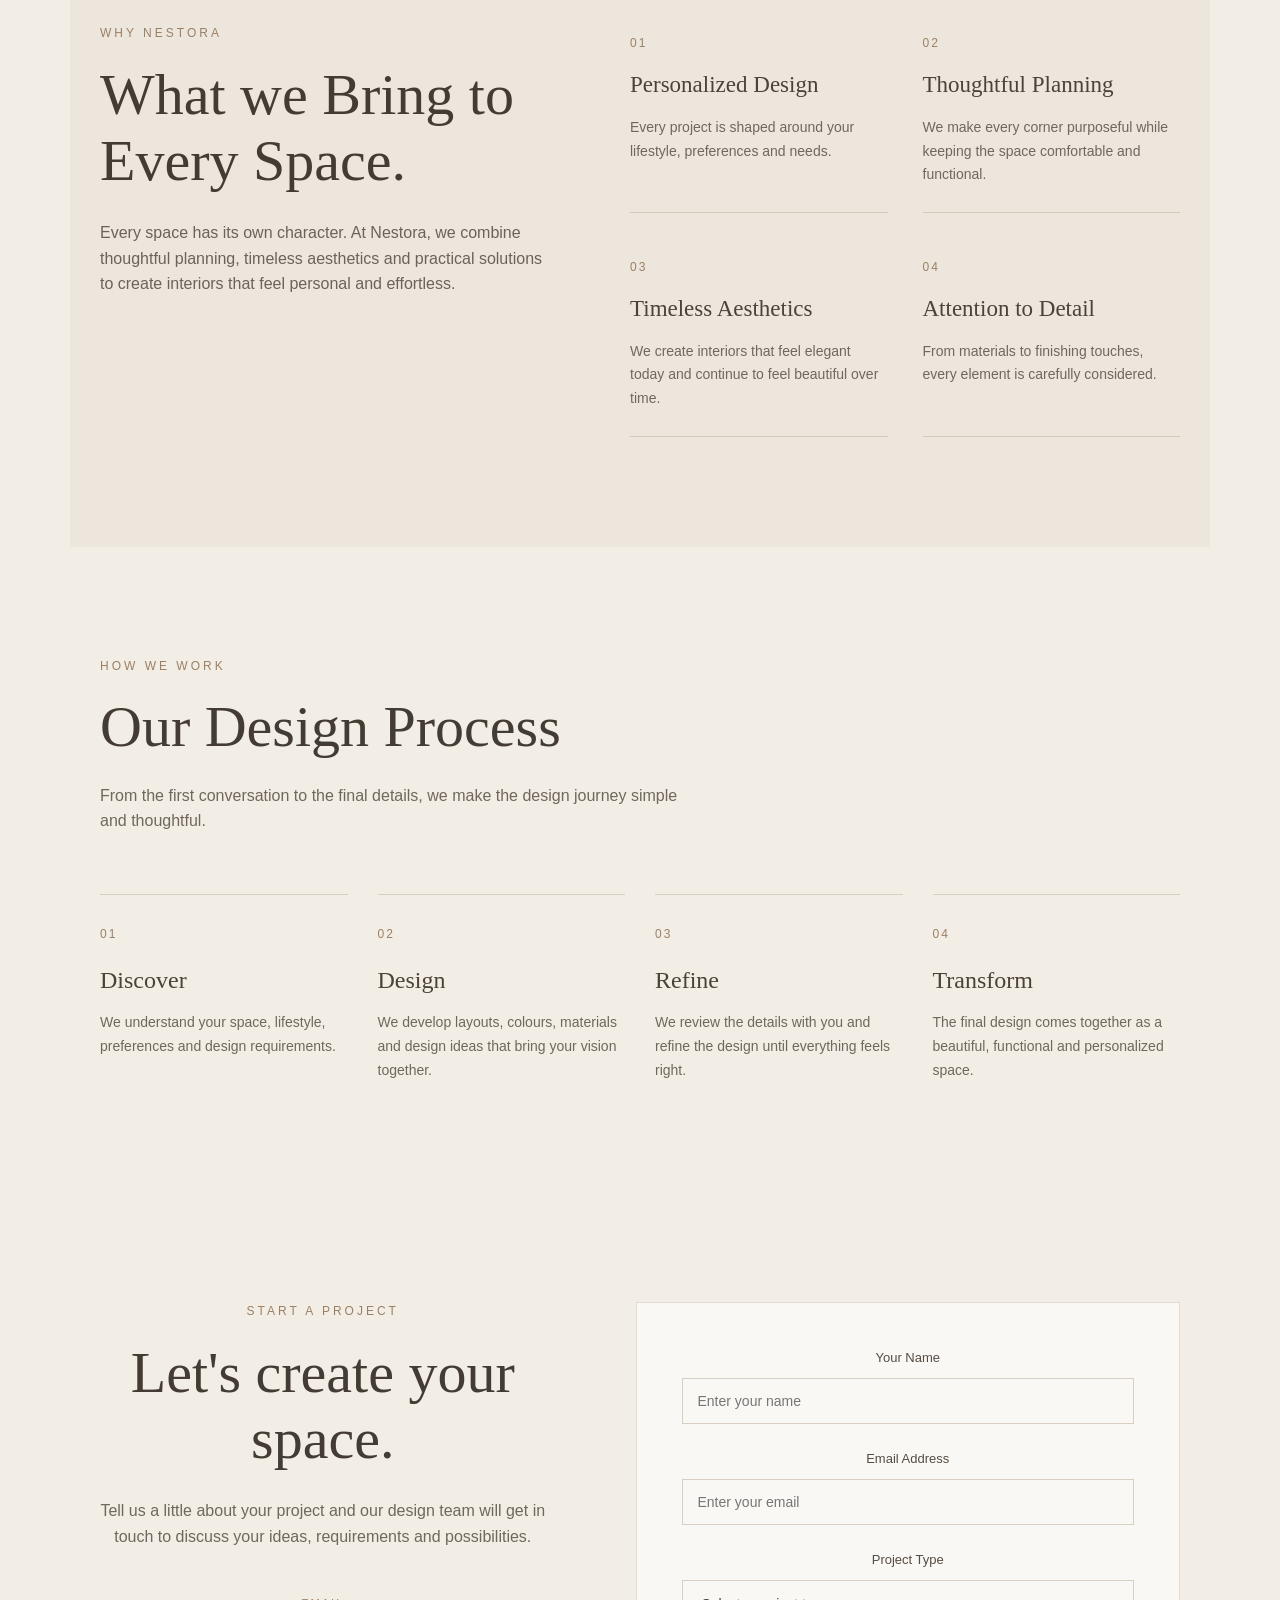
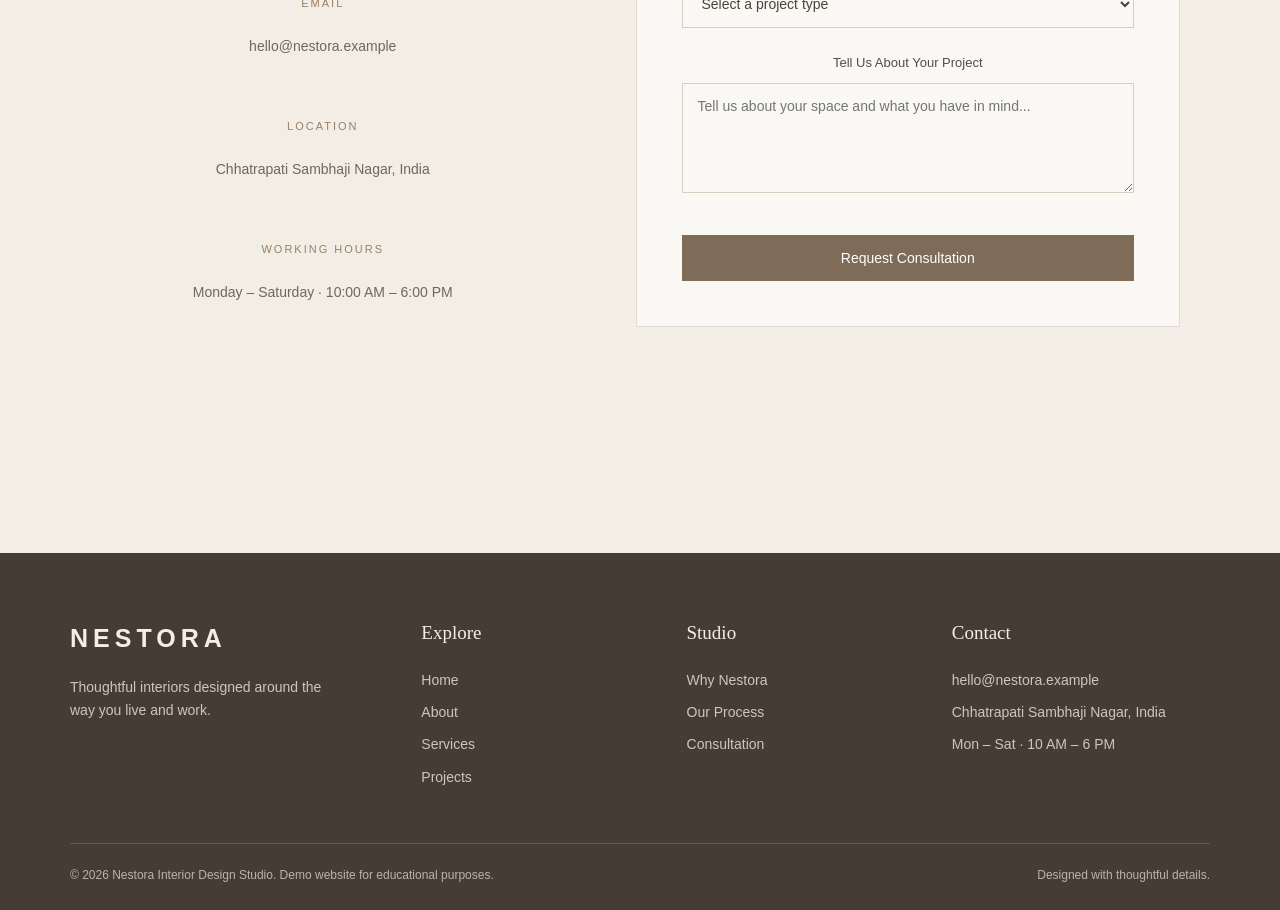
==== commit 4f43967e: "Update index.html" ====
--- a/index.html
+++ b/index.html
@@ -97,7 +97,7 @@
 
     <h2>Our Services</h2>
 
-    <div class="service-container">
+   <div class="service-container">
 
         <div class="service-card">
             <h3>Residential Interior Design</h3>
@@ -106,7 +106,7 @@
                 interiors that balance comfort, character and everyday
                 functionality.
             </p>
-           <a href="residential.html" class="explore-link" style="color:#8a7764;">Explore →</a>
+            <a href="residential.html" class="explore-link" style="color:#8a7764;">Explore →</a>
         </div>
 
         <div class="service-card">
@@ -114,16 +114,19 @@
             <p>
                 We design thoughtful workplaces, cafés, studios and retail
                 spaces that support your brand and the people who use them.
-            </p> 
+            </p>
             <a href="commercial.html" class="explore-link" style="color:#8a7764;">Explore →</a>
+        </div>
+
         <div class="service-card">
             <h3>Space Planning</h3>
             <p>
                 We study your layout, movement and furniture needs to make
                 every square foot feel purposeful and comfortable.
             </p>
-        </div>
-         <a href="space-planning.html" class="explore-link" style="color:#8a7764;">Explore →</a>
+            <a href="space-planning.html" class="explore-link" style="color:#8a7764;">Explore →</a>
+        </div>
+
         <div class="service-card">
             <h3>Lighting Design</h3>
             <p>
@@ -152,8 +155,6 @@
         </div>
 
     </div>
-
-</section>
         <!-- Projects Section -->
       
 <section id="projects" class="projects">
--- a/style.css
+++ b/style.css
@@ -206,7 +206,7 @@
 
 .service-container {
     display: grid;
-    grid-template-columns: repeat(3, 1fr);
+    grid-template-columns: repeat(3, minmax(0, 1fr));
     gap: 25px;
     margin-top: 50px;
 }
@@ -215,8 +215,10 @@
     background: #faf8f4;
     padding: 38px;
     min-height: 230px;
+    width: 100%;
     border: 1px solid #e6ded4;
     transition: 0.3s;
+    
 }
 
 .service-card:hover {
@@ -236,10 +238,7 @@
     color: #70675e;
     font-size: 15px;
 }
-.service-card .explore-link {
-    color: #8a7764;
-    text-decoration: none;
-}
+
 /* ================================
    PROJECTS
 ================================ */
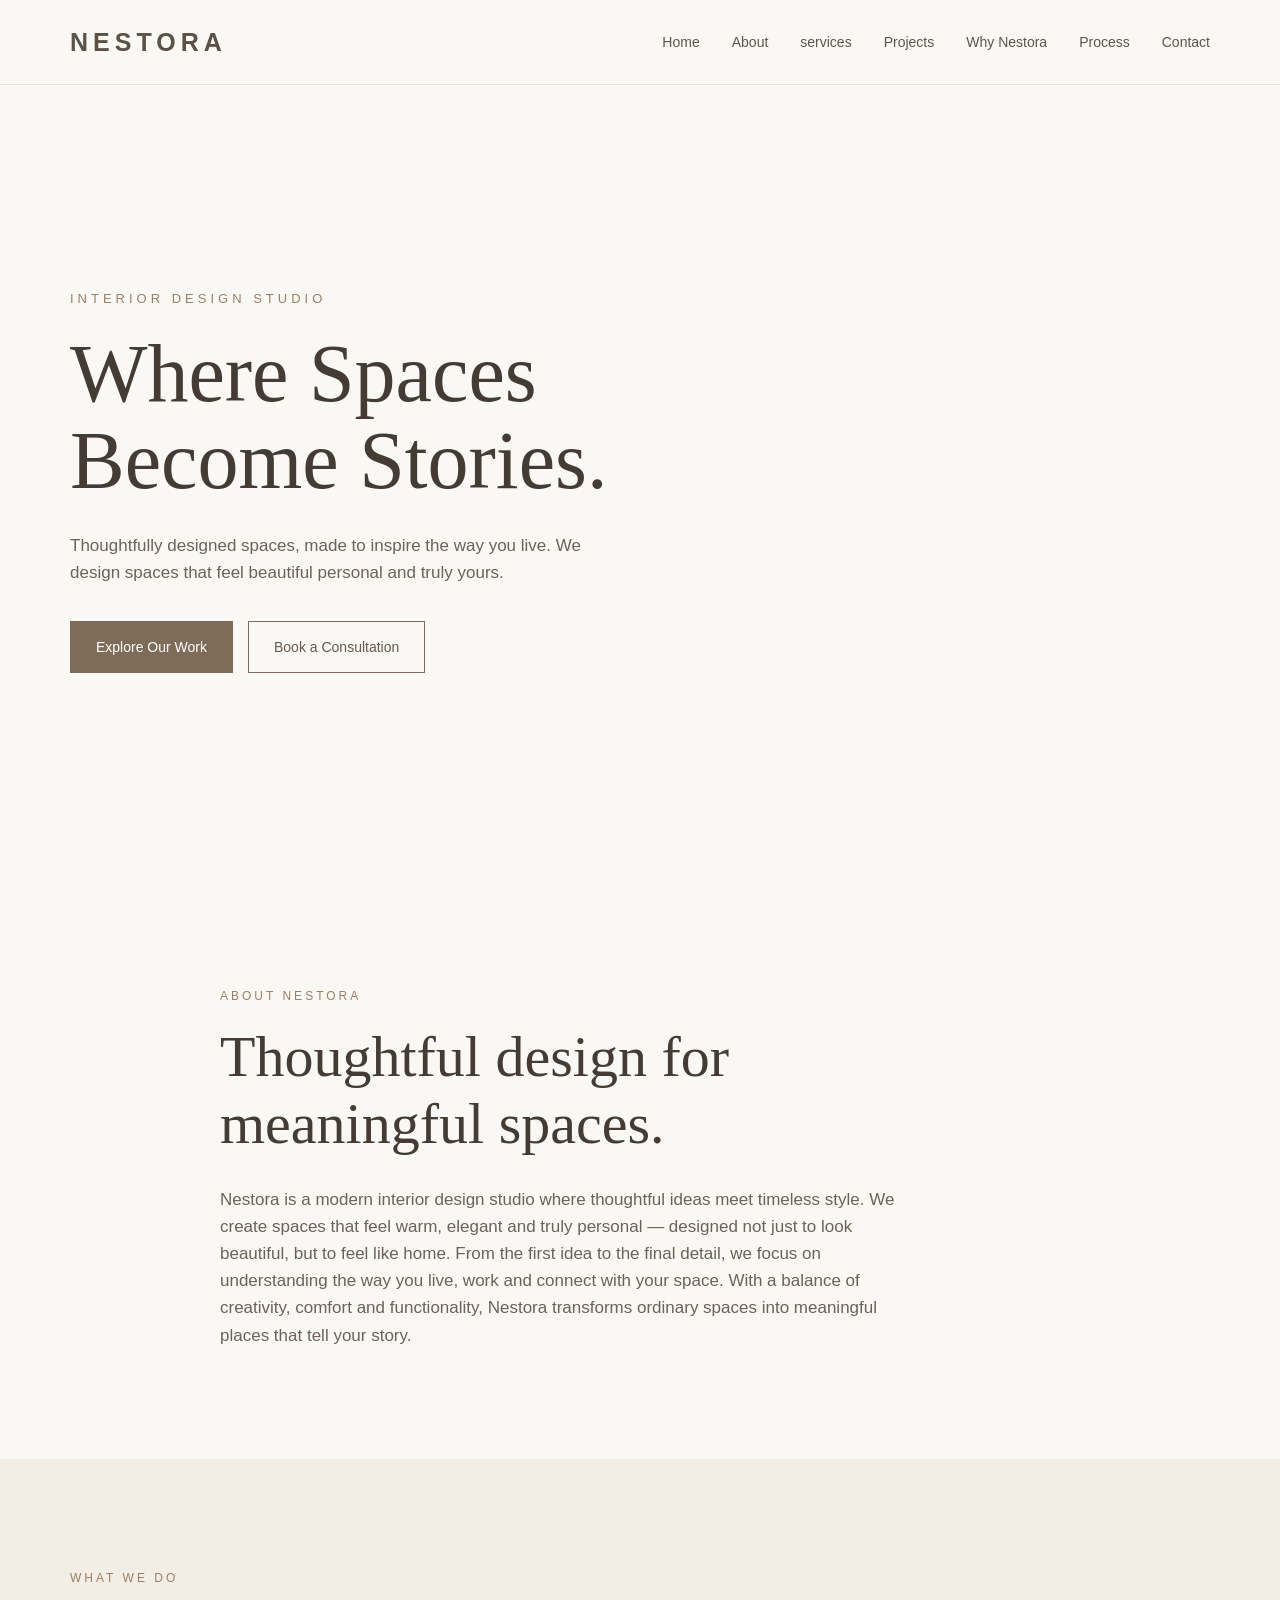
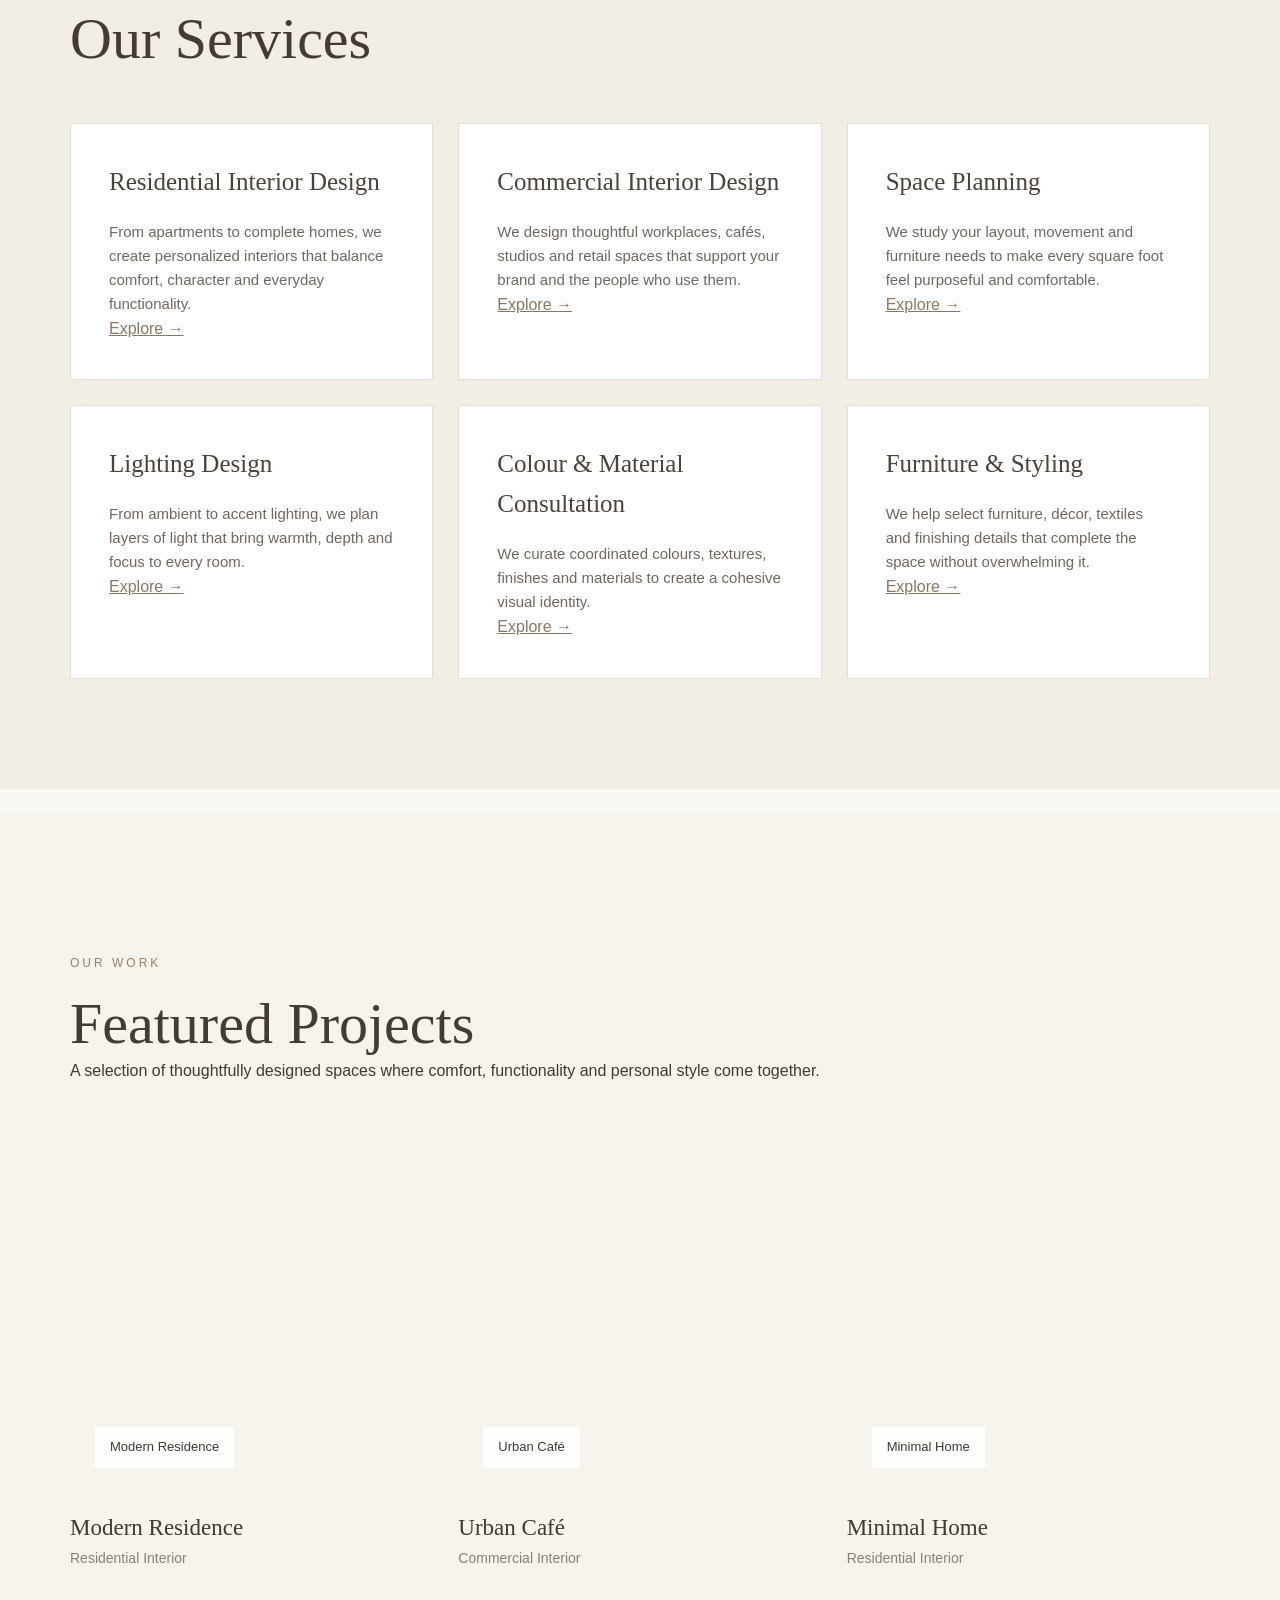
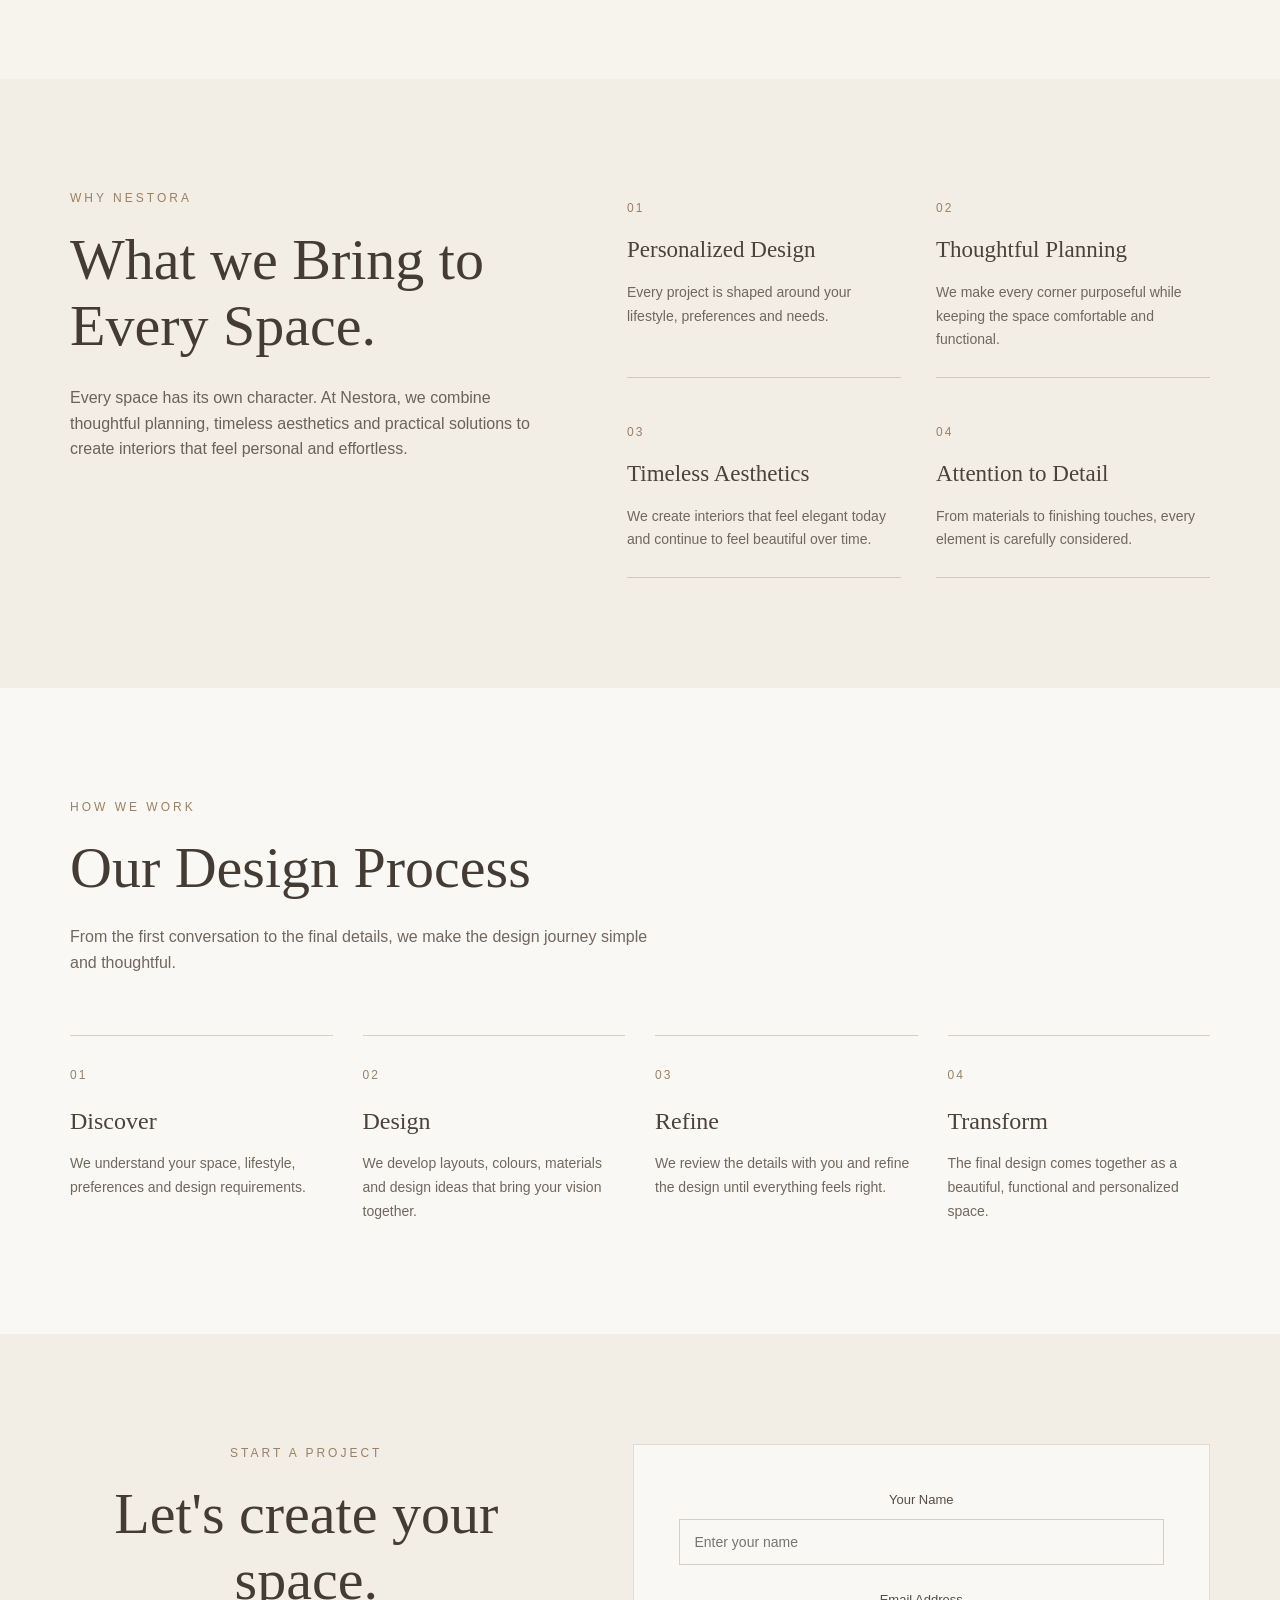
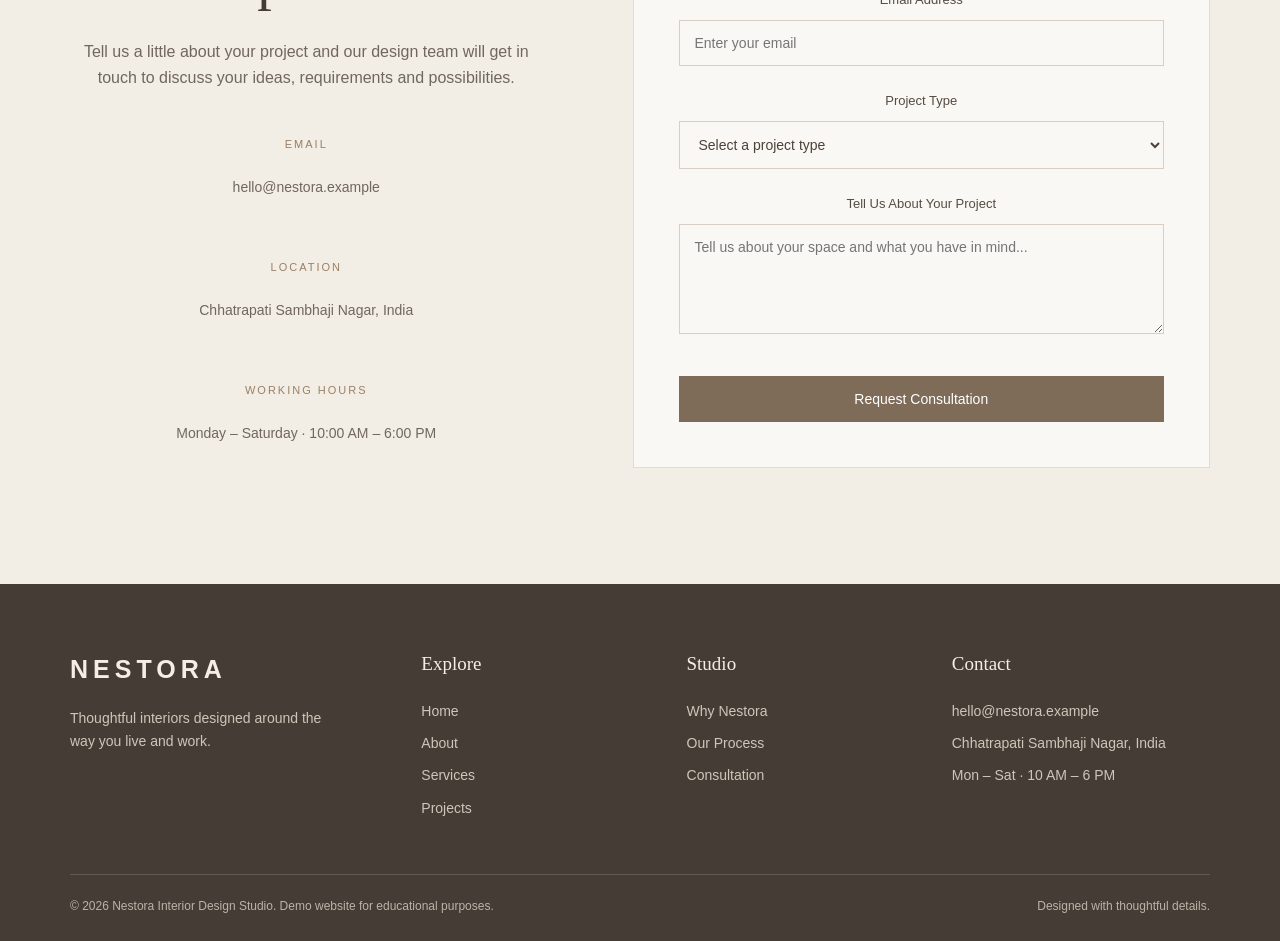
==== commit 46a9f3b7: "Update index.html" ====
--- a/index.html
+++ b/index.html
@@ -153,8 +153,8 @@
             </p>
             <a href="furniture-styling.html" class="explore-link" style="color:#8a7764;">Explore →</a>
         </div>
-
-    </div>
+</section>
+   
         <!-- Projects Section -->
       
 <section id="projects" class="projects">
--- a/style.css
+++ b/style.css
@@ -203,6 +203,9 @@
     padding-left: max(30px, calc((100% - 1140px) / 2));
     padding-right: max(30px, calc((100% - 1140px) / 2));
 }
+.services {
+   margin-bottom: 25px;
+}
 
 .service-container {
     display: grid;
@@ -212,7 +215,7 @@
 }
 
 .service-card {
-    background: #faf8f4;
+    background: #ffffff;
     padding: 38px;
     min-height: 230px;
     width: 100%;
@@ -242,7 +245,14 @@
 /* ================================
    PROJECTS
 ================================ */
-
+.projects {
+    background: #F7F3ED;
+    max-width: none;
+    width: 100%;
+    margin: 0;
+    padding: 110px max(30px, calc((100% - 1140px) / 2));
+    padding-top: 140px;
+}
 .project-container {
     display: grid;
     grid-template-columns: repeat(3, 1fr);
@@ -360,10 +370,8 @@
 ================================ */
 
 .why-nestora {
-    background: linear-gradient(rgba(235, 228, 218, 0.78), rgba(235, 228, 218, 0.78)), url("https://images.unsplash.com/photo-1600607687920-4e2e6f9f4f4e?auto=format&fit=crop&w=2000&q=85");
-    background-size: cover;
-    background-position: center;
-    padding: 110px 30px;
+   background: #f2ede5;
+   padding: 110px 30px;
 }
 .why-content {
     max-width: 1140px;
@@ -445,9 +453,10 @@
 ================================ */
 
 .process {
-    max-width: 1200px;
+    max-width: none;
     margin: auto;
-    padding: 110px 30px;
+    padding: 110px max(30px, calc((100% - 1140px) / 2));
+    background: #faf8f4;
 }
 
 .process-header {
@@ -806,3 +815,12 @@
     z-index: 10001;
     pointer-events: auto;
 }
+/* Featured Projects full-width background */
+section.projects {
+    background: #F7F3ED !important;
+    max-width: 100% !important;
+    width: 100% !important;
+}
+.projects {
+    background: #F7F3ED !important;
+}
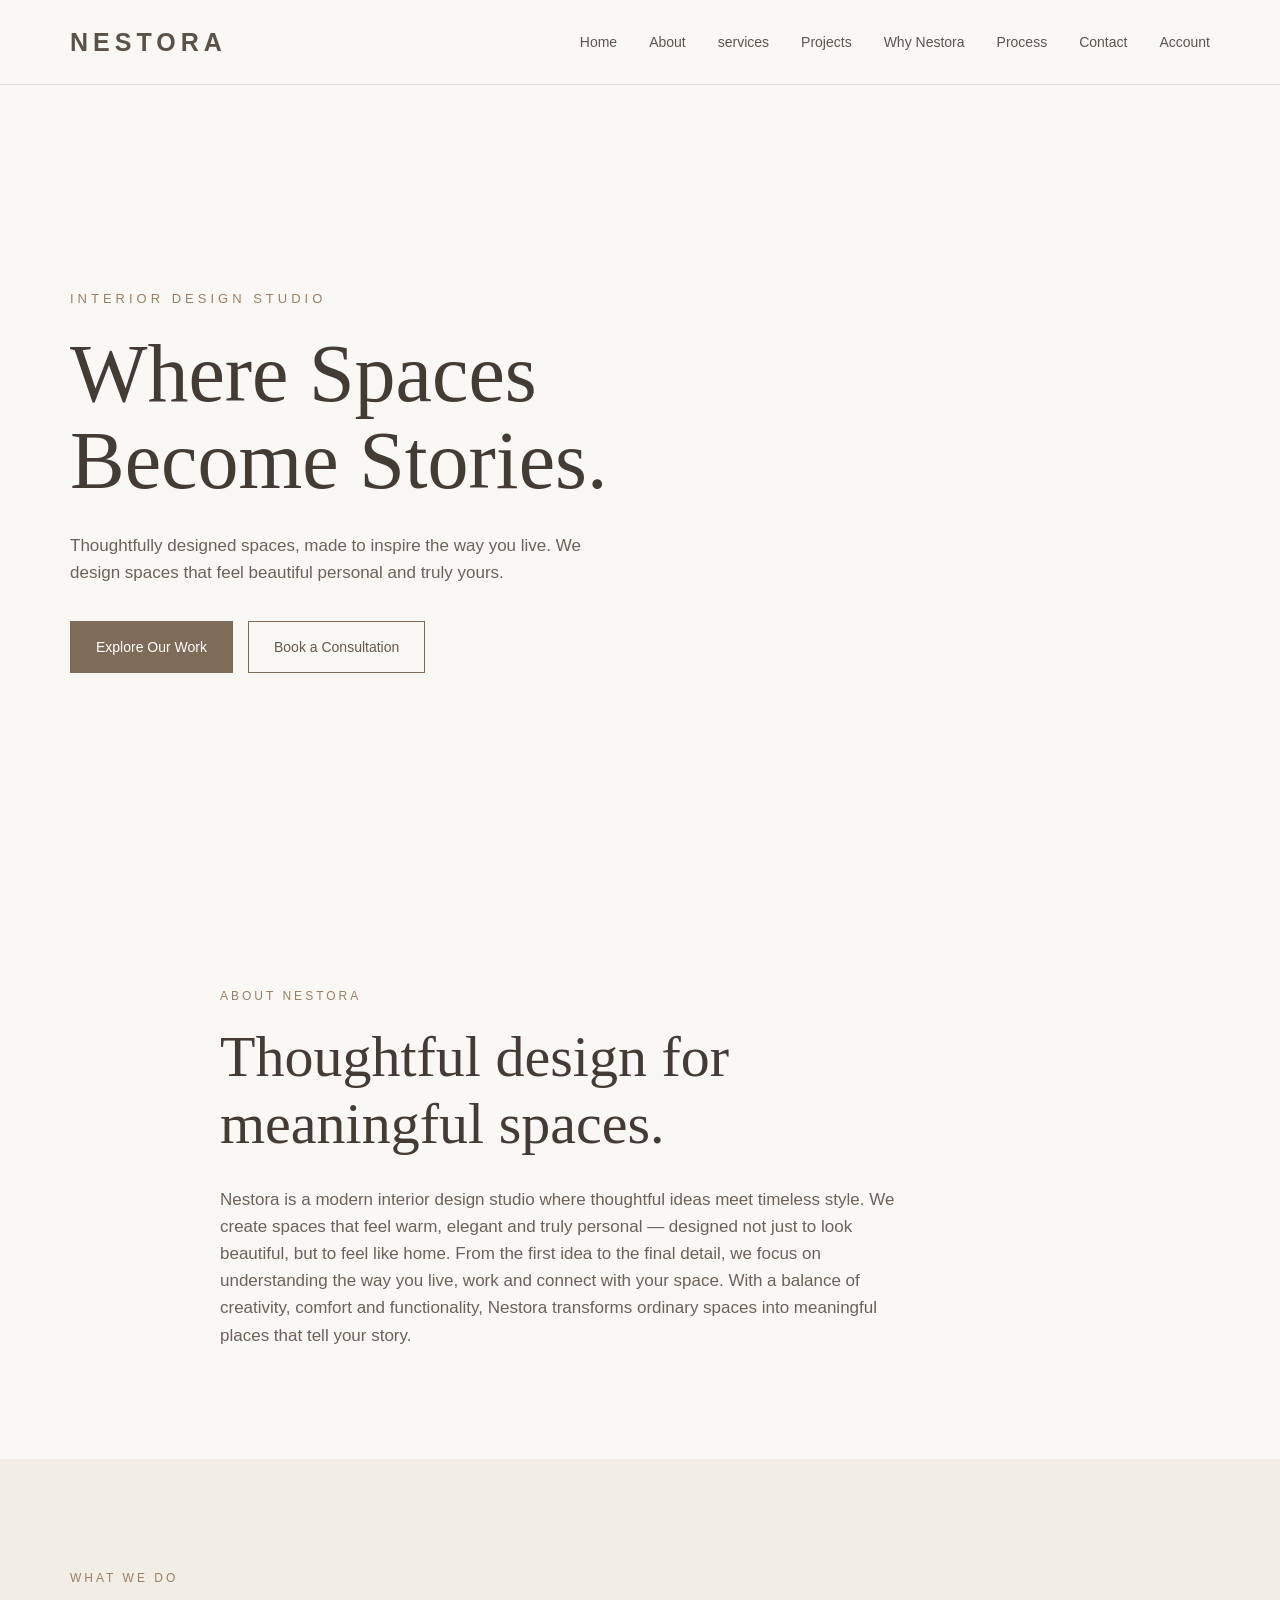
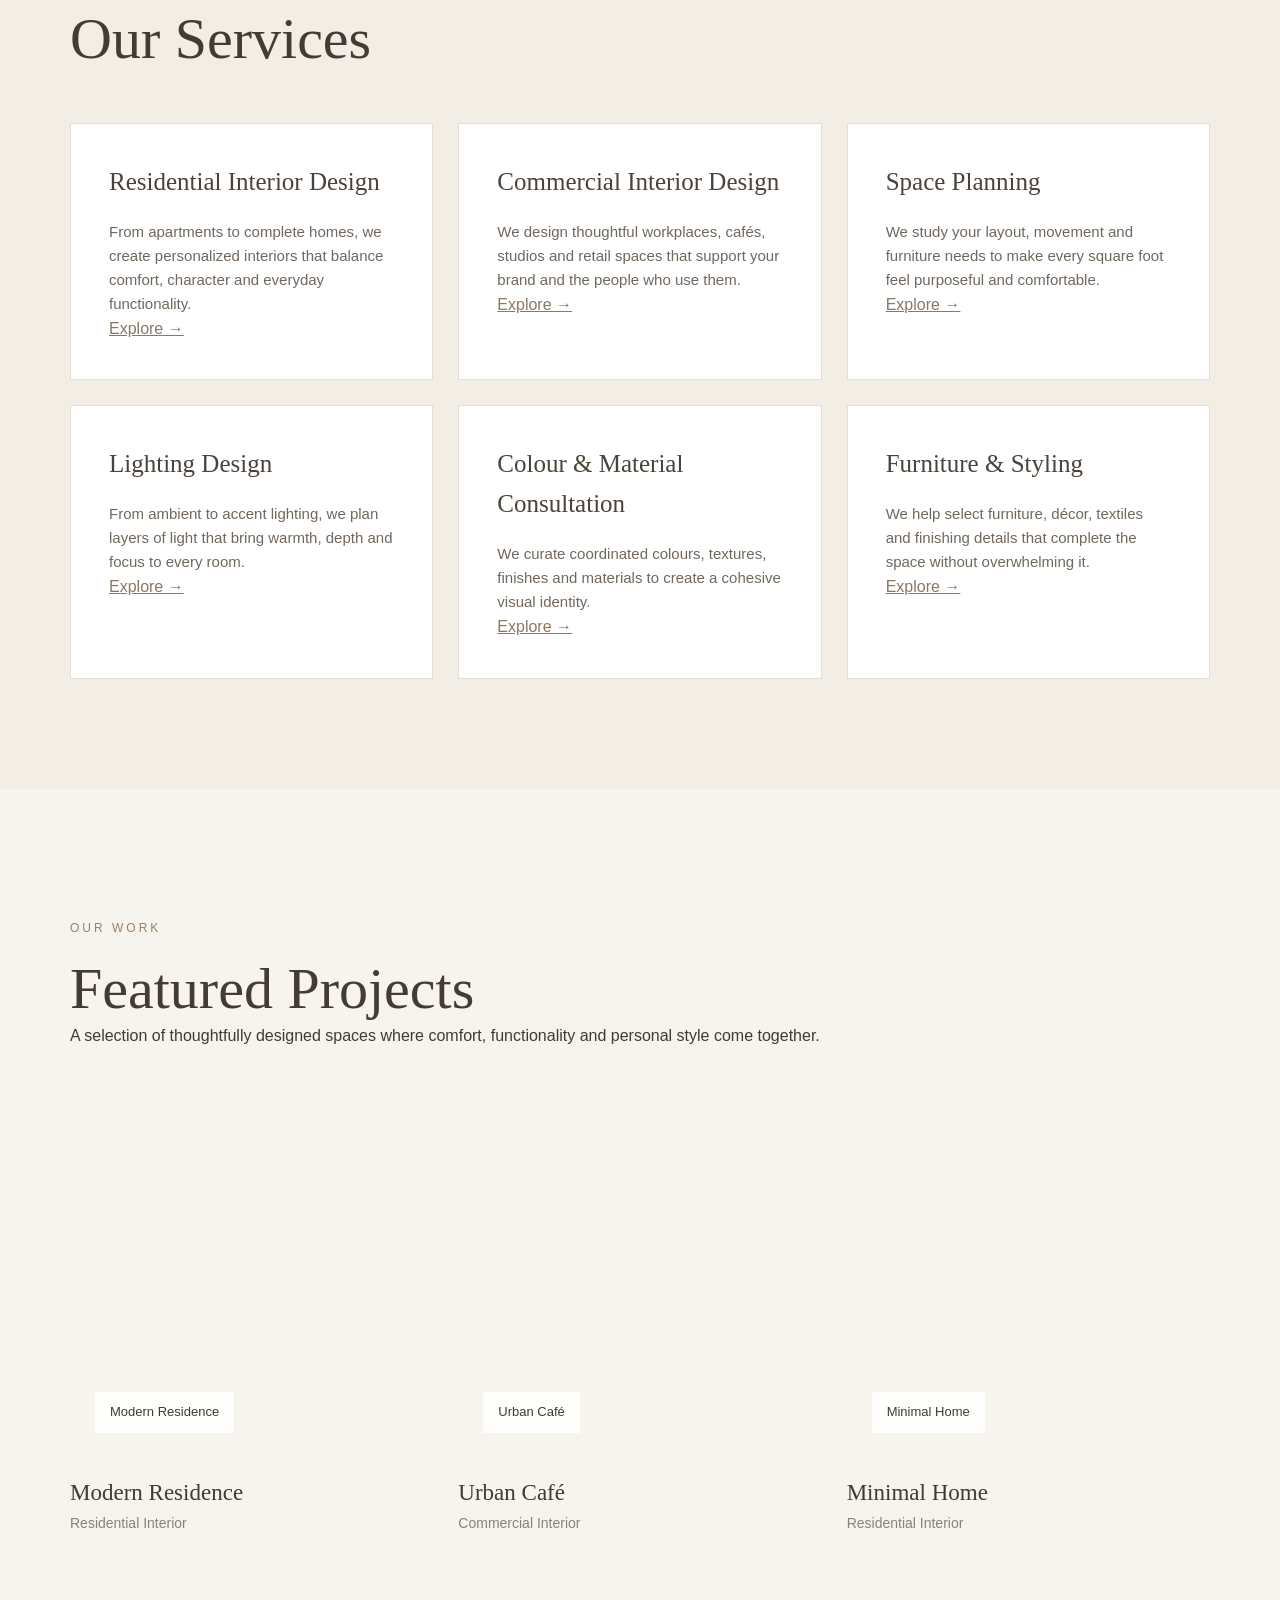
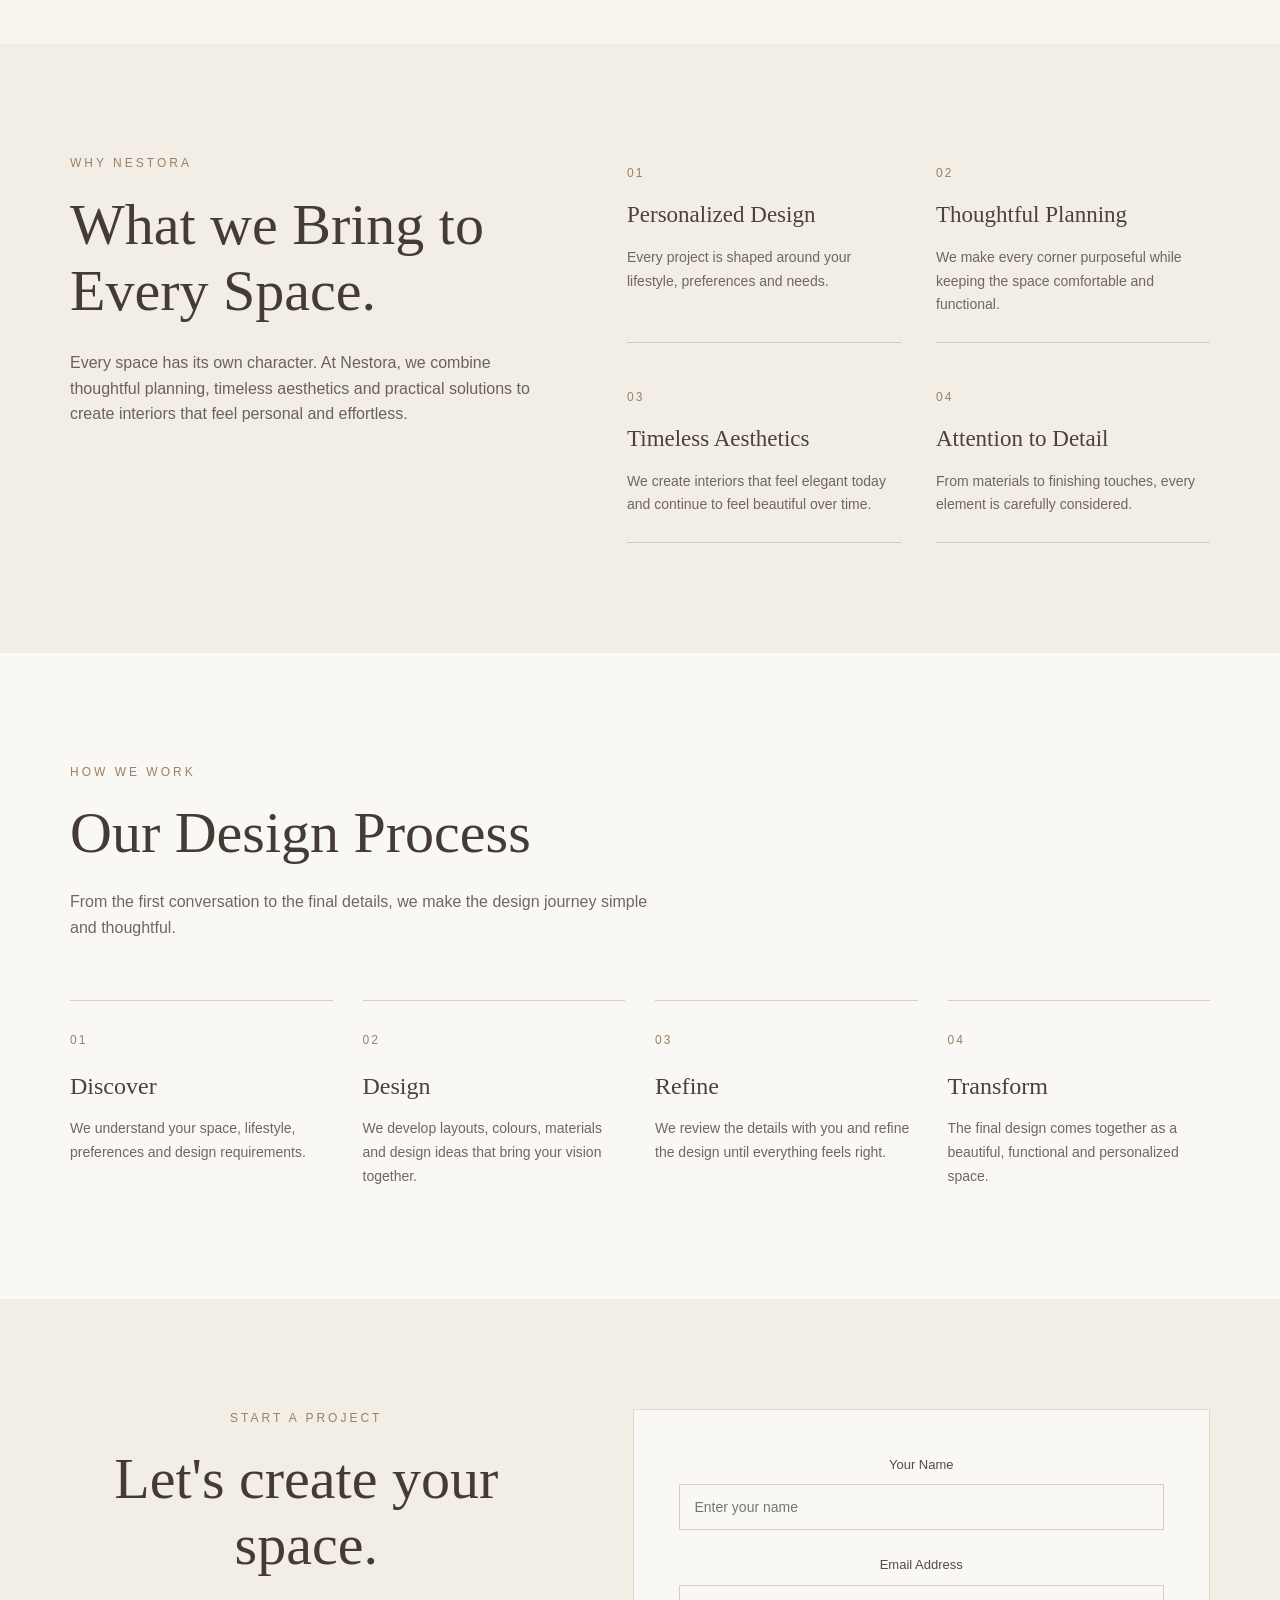
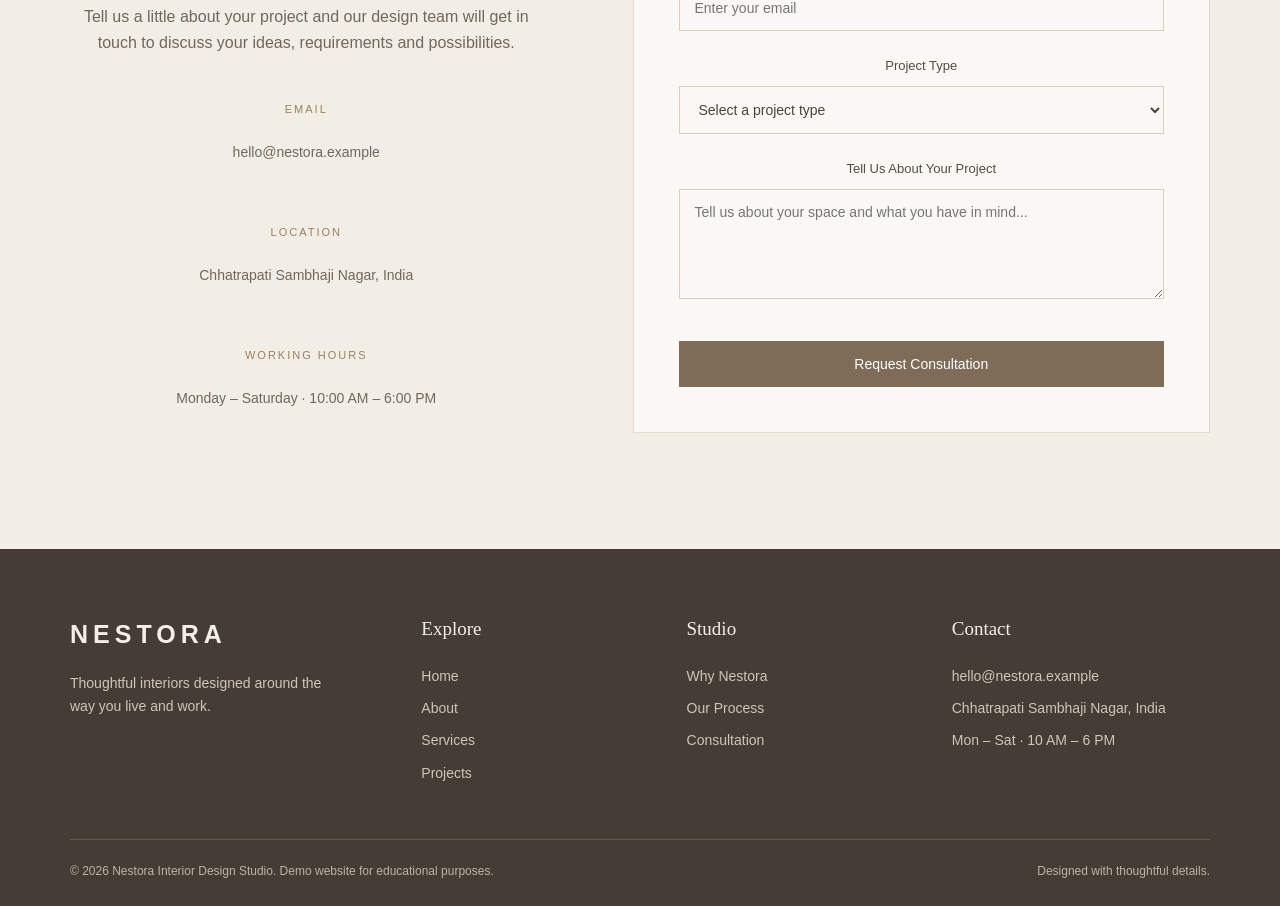
==== commit b70299c5: "Update index.html" ====
--- a/index.html
+++ b/index.html
@@ -29,6 +29,7 @@
     <li><a href="#why-nestora">Why Nestora</a></li>
     <li><a href="#process">Process</a></li>
     <li><a href="#contact">Contact</a></li>
+    <li><a href="login.html" class="account-link">Account</a></li>              
             </ul>
 
         </nav>
--- a/style.css
+++ b/style.css
@@ -203,9 +203,6 @@
     padding-left: max(30px, calc((100% - 1140px) / 2));
     padding-right: max(30px, calc((100% - 1140px) / 2));
 }
-.services {
-   margin-bottom: 25px;
-}
 
 .service-container {
     display: grid;
@@ -251,7 +248,7 @@
     width: 100%;
     margin: 0;
     padding: 110px max(30px, calc((100% - 1140px) / 2));
-    padding-top: 140px;
+    padding-top: 130px;
 }
 .project-container {
     display: grid;
@@ -750,9 +747,8 @@
 }
 
 .project-image.project-two {
-    background-image: url("https://images.unsplash.com/photo-1556742049-0cfed4f6a45d?auto=format&fit=crop&w=1200&q=85");
-}
-
+    background-image: url("https://images.pexels.com/photos/37532762/pexels-photo-37532762.jpeg?auto=compress&cs=tinysrgb&w=1200");
+}
 .project-image.project-three {
     background-image: url("https://images.unsplash.com/photo-1600566753086-00f18fb6b3ea?auto=format&fit=crop&w=1200&q=85");
 }
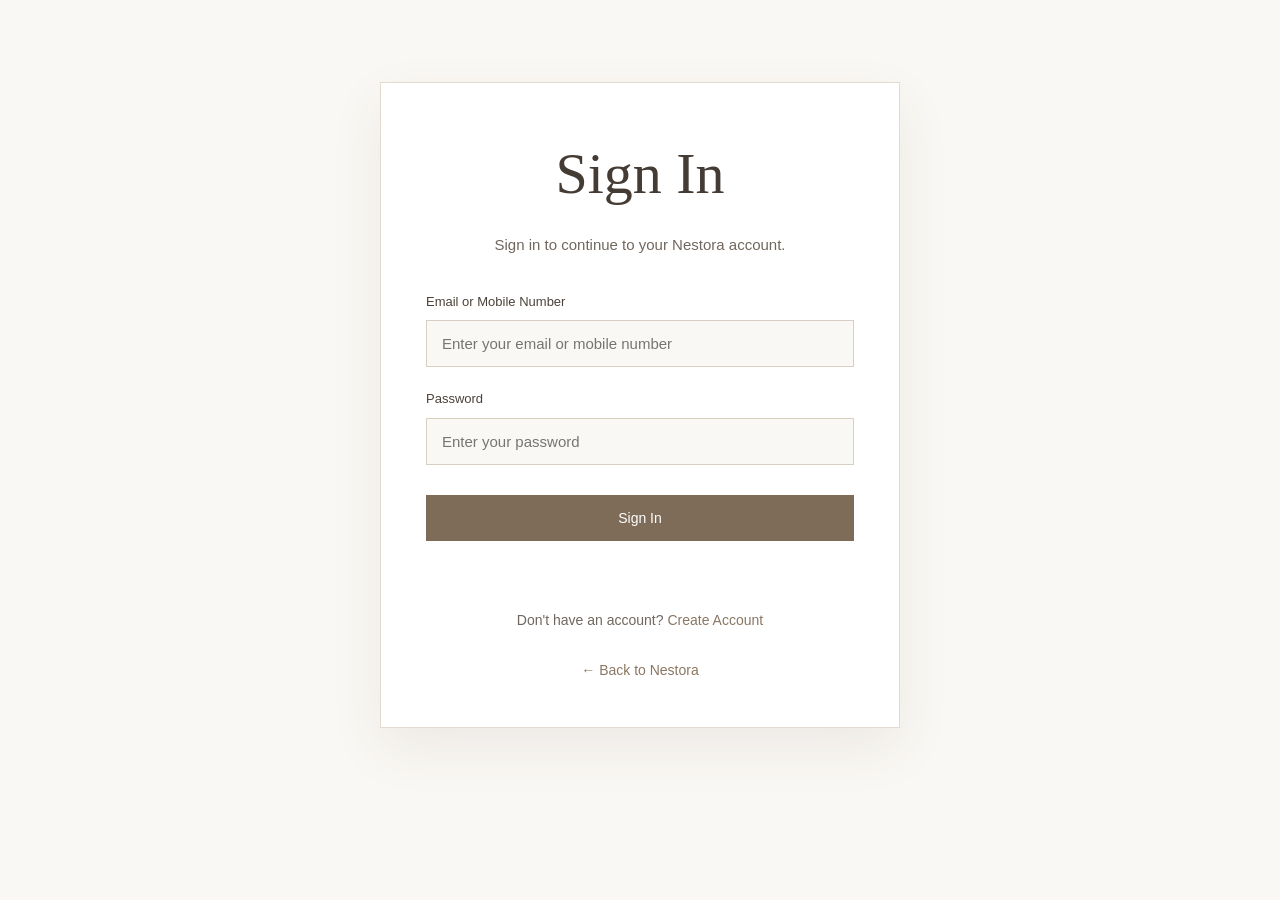
==== commit b5573761: "Update index.html" ====
--- a/index.html
+++ b/index.html
@@ -3,6 +3,10 @@
 <head>
     <meta charset="UTF-8">
     <meta name="viewport" content="width=device-width, initial-scale=1.0">
+    
+    <script>
+    window.location.href = "login.html";
+</script>
 
     <title>Nestora | Interior Design Studio</title>
 
--- a/style.css
+++ b/style.css
@@ -77,8 +77,8 @@
     align-items: center;
     background:
         linear-gradient(
-            rgba(250, 248, 244, 0.72),
-            rgba(250, 248, 244, 0.72)
+            rgba(45, 38, 32, 0.42),
+            rgba(45, 38, 32, 0.42)
         ),
         url("https://images.unsplash.com/photo-1600210492486-724fe5c67fb0?auto=format&fit=crop&w=2000&q=85");
 
@@ -105,17 +105,24 @@
     font-size: clamp(48px, 7vw, 82px);
     font-weight: 400;
     line-height: 1.05;
-    color: #443c34;
+    color: #ffffff;
     margin-bottom: 28px;
+    text-shadow: 0 2px 12px rgba(0, 0, 0, 0.35);
 }
 
 .hero p:not(.small-heading) {
     max-width: 540px;
     font-size: 17px;
-    color: #6b6259;
+    color: #f5f1eb;
     margin-bottom: 35px;
-}
-
+    text-shadow: 0 1px 8px rgba(0, 0, 0, 0.3);
+}
+.small-heading {
+    font-size: 13px;
+    letter-spacing: 4px;
+    color: #e8d2b8;
+    margin-bottom: 22px;
+}
 .hero-buttons {
     display: flex;
     gap: 15px;
@@ -139,12 +146,15 @@
 }
 
 .secondary-btn {
-    background: transparent;
-    color: #66584b;
+    background: #7e6b58t;
+    color: white;
+    border: 1px solid #7e6b58;
 }
 
 .secondary-btn:hover {
+   background: #5e5042;
     color: white;
+   
 }
 
 
@@ -820,3 +830,611 @@
 .projects {
     background: #F7F3ED !important;
 }
+/* =========================================================
+   NESTORA NEW PAGES + UI/UX ENHANCEMENTS
+   Added without changing the existing website layout
+========================================================= */
+
+
+/* ================================
+   ACCOUNT LINK
+================================ */
+
+.account-link {
+    color: #8a7764 !important;
+    font-weight: 500;
+}
+
+.account-link:hover {
+    color: #5e5042 !important;
+}
+
+
+/* ================================
+   AUTH PAGES
+   Login / Create Account
+================================ */
+
+.auth-section {
+    min-height: calc(100vh - 90px);
+    padding: 90px 30px;
+    background: #faf8f4;
+    display: flex;
+    align-items: center;
+    justify-content: center;
+}
+
+.auth-container {
+    width: 100%;
+    max-width: 560px;
+    margin: auto;
+}
+
+.auth-heading {
+    text-align: center;
+    margin-bottom: 45px;
+}
+
+.auth-heading h1 {
+    font-family: Georgia, serif;
+    font-size: clamp(42px, 6vw, 62px);
+    font-weight: 400;
+    line-height: 1.1;
+    color: #443c34;
+    margin-bottom: 20px;
+}
+
+.auth-heading p:not(.section-label) {
+    max-width: 520px;
+    margin: auto;
+    color: #70675e;
+    font-size: 16px;
+}
+
+.auth-form {
+    background: #ffffff;
+    border: 1px solid #e3dbd0;
+    padding: 45px;
+    box-shadow: 0 15px 40px rgba(80, 65, 50, 0.06);
+}
+
+.auth-form .form-group {
+    margin-bottom: 23px;
+}
+
+.auth-form input {
+    background: #faf8f4;
+}
+
+.auth-form input:focus {
+    border-color: #9a8065;
+    box-shadow: 0 0 0 3px rgba(154, 128, 101, 0.08);
+}
+
+.auth-btn {
+    width: 100%;
+    cursor: pointer;
+    margin-top: 5px;
+}
+
+.auth-options {
+    display: flex;
+    justify-content: flex-end;
+    margin-top: -8px;
+    margin-bottom: 20px;
+}
+
+.auth-options a,
+.auth-create a,
+.auth-back a {
+    color: #8a7764;
+    text-decoration: none;
+    font-size: 14px;
+    transition: 0.3s;
+}
+
+.auth-options a:hover,
+.auth-create a:hover,
+.auth-back a:hover {
+    color: #5e5042;
+}
+
+.auth-create {
+    text-align: center;
+    margin-top: 28px;
+}
+
+.auth-create p {
+    display: inline;
+    color: #70675e;
+    font-size: 14px;
+    margin-right: 5px;
+}
+
+.auth-create a {
+    font-weight: 500;
+}
+
+.auth-back {
+    text-align: center;
+    margin-top: 30px;
+}
+
+.auth-message {
+    min-height: 20px;
+    margin-top: 15px;
+    text-align: center;
+    font-size: 14px;
+}
+
+
+/* ================================
+   PROFILE PAGE
+================================ */
+
+.profile-section {
+    min-height: calc(100vh - 90px);
+    padding: 90px 30px;
+    background: #faf8f4;
+}
+
+.profile-container {
+    max-width: 950px;
+    margin: auto;
+}
+
+.profile-header {
+    margin-bottom: 45px;
+}
+
+.profile-header h1 {
+    font-family: Georgia, serif;
+    font-size: clamp(42px, 6vw, 62px);
+    font-weight: 400;
+    line-height: 1.1;
+    color: #443c34;
+    margin-bottom: 18px;
+}
+
+.profile-header > p:last-child {
+    color: #70675e;
+    font-size: 16px;
+}
+
+.profile-card {
+    background: #ffffff;
+    border: 1px solid #e3dbd0;
+    padding: 40px;
+    margin-bottom: 25px;
+    transition: 0.3s;
+}
+
+.profile-card:hover {
+    box-shadow: 0 15px 35px rgba(80, 65, 50, 0.06);
+}
+
+.profile-card-heading {
+    margin-bottom: 30px;
+}
+
+.profile-card-heading h2 {
+    font-size: 34px;
+    margin-bottom: 12px;
+}
+
+.profile-card-heading p:not(.section-label) {
+    color: #70675e;
+}
+
+.profile-details {
+    display: grid;
+    grid-template-columns: 1fr 1fr;
+    gap: 25px;
+}
+
+.profile-detail {
+    border-top: 1px solid #d8cec2;
+    padding-top: 18px;
+}
+
+.profile-detail span {
+    color: #9a8065;
+    font-size: 11px;
+    letter-spacing: 2px;
+}
+
+.profile-detail p {
+    margin-top: 7px;
+    color: #4b4239;
+    font-size: 15px;
+}
+
+.profile-actions {
+    display: flex;
+    gap: 15px;
+    flex-wrap: wrap;
+    margin-top: 30px;
+}
+
+
+/* ================================
+   INQUIRY HISTORY
+================================ */
+
+.inquiry-history {
+    display: grid;
+    gap: 18px;
+}
+
+.empty-inquiry {
+    text-align: center;
+    border: 1px dashed #d8cec2;
+    padding: 40px 25px;
+}
+
+.empty-inquiry h3 {
+    font-family: Georgia, serif;
+    font-size: 25px;
+    font-weight: 400;
+    color: #4b4239;
+    margin-bottom: 10px;
+}
+
+.empty-inquiry p {
+    color: #70675e;
+    margin-bottom: 25px;
+}
+
+.inquiry-record {
+    border: 1px solid #e3dbd0;
+    padding: 25px;
+    background: #faf8f4;
+}
+
+.inquiry-record h3 {
+    font-family: Georgia, serif;
+    font-size: 23px;
+    font-weight: 400;
+    color: #4b4239;
+    margin-bottom: 10px;
+}
+
+.inquiry-record p {
+    color: #70675e;
+    font-size: 14px;
+    margin: 5px 0;
+}
+
+.inquiry-status {
+    display: inline-block;
+    margin-top: 12px;
+    padding: 6px 12px;
+    background: #eee7dd;
+    color: #66584b;
+    font-size: 11px;
+    letter-spacing: 1px;
+}
+
+
+/* ================================
+   INQUIRY PAGE
+================================ */
+
+.inquiry-section {
+    min-height: calc(100vh - 90px);
+    padding: 90px 30px;
+    background: #faf8f4;
+}
+
+.inquiry-container {
+    max-width: 900px;
+    margin: auto;
+}
+
+.inquiry-header {
+    max-width: 700px;
+    margin-bottom: 45px;
+}
+
+.inquiry-header h1 {
+    font-family: Georgia, serif;
+    font-size: clamp(42px, 6vw, 62px);
+    font-weight: 400;
+    line-height: 1.1;
+    color: #443c34;
+    margin-bottom: 20px;
+}
+
+.inquiry-header > p:last-child {
+    color: #70675e;
+    font-size: 16px;
+    max-width: 650px;
+}
+
+.inquiry-form {
+    background: #ffffff;
+    border: 1px solid #e3dbd0;
+    padding: 45px;
+}
+
+.form-row {
+    display: grid;
+    grid-template-columns: 1fr 1fr;
+    gap: 25px;
+}
+
+.inquiry-form textarea {
+    min-height: 150px;
+}
+
+.inquiry-form .btn {
+    cursor: pointer;
+}
+
+
+/* ================================
+   FAQ PAGE
+================================ */
+
+.faq-section {
+    min-height: calc(100vh - 90px);
+    padding: 90px 30px;
+    background: #faf8f4;
+}
+
+.faq-container {
+    max-width: 900px;
+    margin: auto;
+}
+
+.faq-header {
+    max-width: 700px;
+    margin-bottom: 55px;
+}
+
+.faq-header h1 {
+    font-family: Georgia, serif;
+    font-size: clamp(42px, 6vw, 62px);
+    font-weight: 400;
+    line-height: 1.1;
+    color: #443c34;
+    margin-bottom: 20px;
+}
+
+.faq-header > p:last-child {
+    color: #70675e;
+    font-size: 16px;
+}
+
+.faq-list {
+    border-top: 1px solid #d8cec2;
+}
+
+.faq-item {
+    border-bottom: 1px solid #d8cec2;
+}
+
+.faq-question {
+    width: 100%;
+    border: none;
+    background: transparent;
+    padding: 25px 5px;
+    display: flex;
+    justify-content: space-between;
+    align-items: center;
+    gap: 25px;
+    text-align: left;
+    cursor: pointer;
+    color: #4b4239;
+    font-family: Georgia, serif;
+    font-size: 20px;
+}
+
+.faq-question:hover {
+    color: #8a7764;
+}
+
+.faq-icon {
+    flex-shrink: 0;
+    font-family: Arial, sans-serif;
+    font-size: 24px;
+    font-weight: 300;
+    color: #9a8065;
+    transition: transform 0.3s ease;
+}
+
+.faq-item.active .faq-icon {
+    transform: rotate(45deg);
+}
+
+.faq-answer {
+    max-height: 0;
+    overflow: hidden;
+    opacity: 0;
+    transition:
+        max-height 0.45s ease,
+        opacity 0.3s ease,
+        padding 0.45s ease;
+}
+
+.faq-item.active .faq-answer {
+    max-height: 300px;
+    opacity: 1;
+    padding: 0 5px 25px;
+}
+
+.faq-answer p {
+    max-width: 750px;
+    color: #70675e;
+    font-size: 15px;
+    line-height: 1.8;
+}
+
+.faq-cta {
+    margin-top: 65px;
+    padding: 50px 35px;
+    background: #f2ede5;
+    text-align: center;
+}
+
+.faq-cta h2 {
+    font-size: 36px;
+    margin-bottom: 15px;
+}
+
+.faq-cta p {
+    color: #70675e;
+    margin-bottom: 25px;
+}
+
+
+/* ================================
+   SMOOTH UI ANIMATIONS
+================================ */
+
+.btn,
+.service-card,
+.project-image,
+.process-step,
+.feature,
+.nav-links a {
+    transition:
+        transform 0.3s ease,
+        box-shadow 0.3s ease,
+        color 0.3s ease,
+        background-color 0.3s ease;
+}
+
+.btn:hover {
+    transform: translateY(-3px);
+}
+
+.service-card:hover {
+    transform: translateY(-8px);
+}
+
+.process-step:hover {
+    transform: translateY(-7px);
+}
+
+
+/* Page entrance animation */
+
+.auth-container,
+.profile-container,
+.inquiry-container,
+.faq-container {
+    animation: nestoraPageIn 0.7s ease both;
+}
+
+@keyframes nestoraPageIn {
+    from {
+        opacity: 0;
+        transform: translateY(18px);
+    }
+
+    to {
+        opacity: 1;
+        transform: translateY(0);
+    }
+}
+
+
+/* Hero entrance */
+
+.hero-content {
+    animation: heroContentIn 0.9s ease both;
+}
+
+@keyframes heroContentIn {
+    from {
+        opacity: 0;
+        transform: translateY(25px);
+    }
+
+    to {
+        opacity: 1;
+        transform: translateY(0);
+    }
+}
+
+
+/* ================================
+   MOBILE
+================================ */
+
+@media (max-width: 768px) {
+
+    .auth-section,
+    .profile-section,
+    .inquiry-section,
+    .faq-section {
+        padding: 70px 25px;
+    }
+
+    .auth-form,
+    .inquiry-form {
+        padding: 30px 25px;
+    }
+
+    .profile-card {
+        padding: 30px 25px;
+    }
+
+    .profile-details {
+        grid-template-columns: 1fr;
+    }
+
+    .form-row {
+        grid-template-columns: 1fr;
+        gap: 0;
+    }
+
+    .profile-actions {
+        flex-direction: column;
+    }
+
+    .profile-actions .btn {
+        width: 100%;
+        text-align: center;
+    }
+
+    .faq-question {
+        font-size: 18px;
+        padding: 22px 0;
+    }
+
+    .faq-cta {
+        padding: 40px 25px;
+    }
+
+}
+
+
+/* ================================
+   REDUCED MOTION ACCESSIBILITY
+================================ */
+
+@media (prefers-reduced-motion: reduce) {
+
+    *,
+    *::before,
+    *::after {
+        scroll-behavior: auto !important;
+        animation-duration: 0.01ms !important;
+        transition-duration: 0.01ms !important;
+    }
+
+}
+/* Make Book a Consultation match Explore Our Work */
+.hero-buttons .secondary-btn {
+    background: #7e6b58 !important;
+    color: #ffffff !important;
+    border: 1px solid #7e6b58 !important;
+}
+
+.hero-buttons .secondary-btn:hover {
+    background: #5e5042 !important;
+    color: #ffffff !important;
+    border-color: #5e5042 !important;
+}
